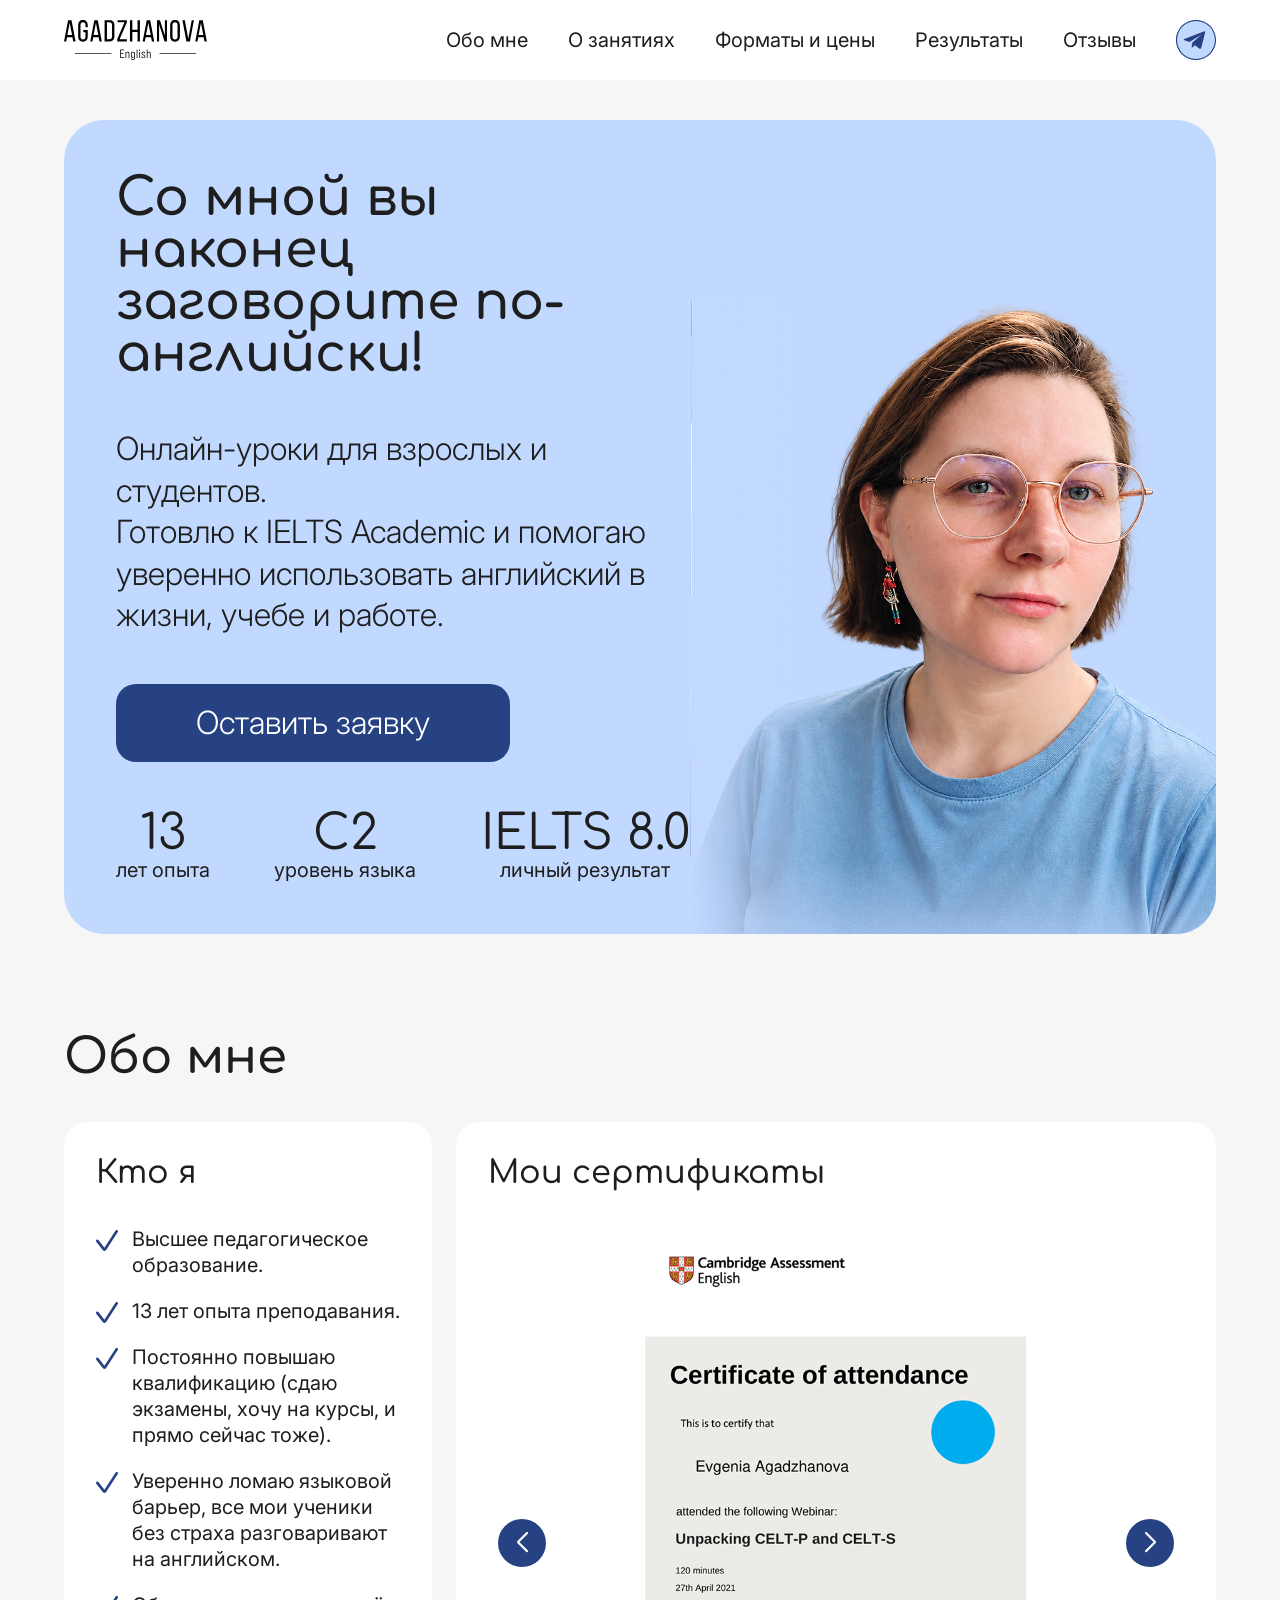
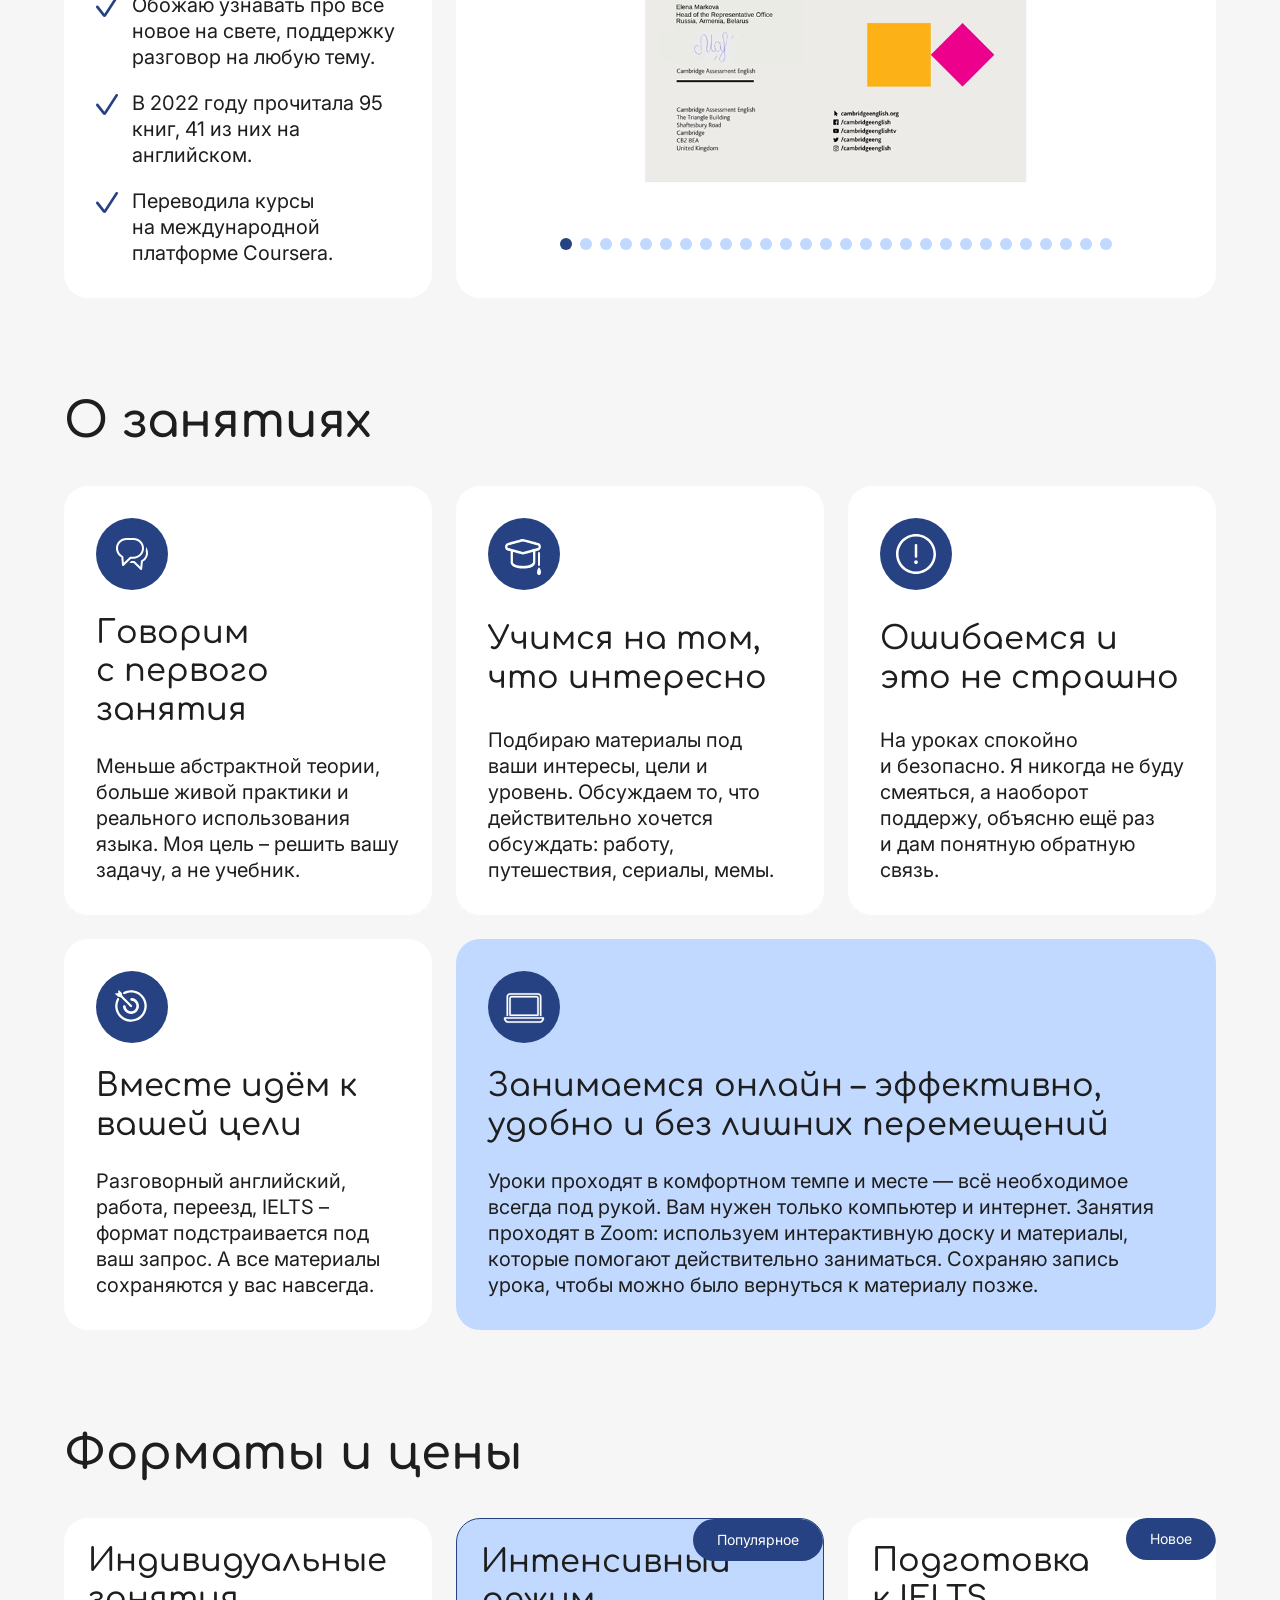
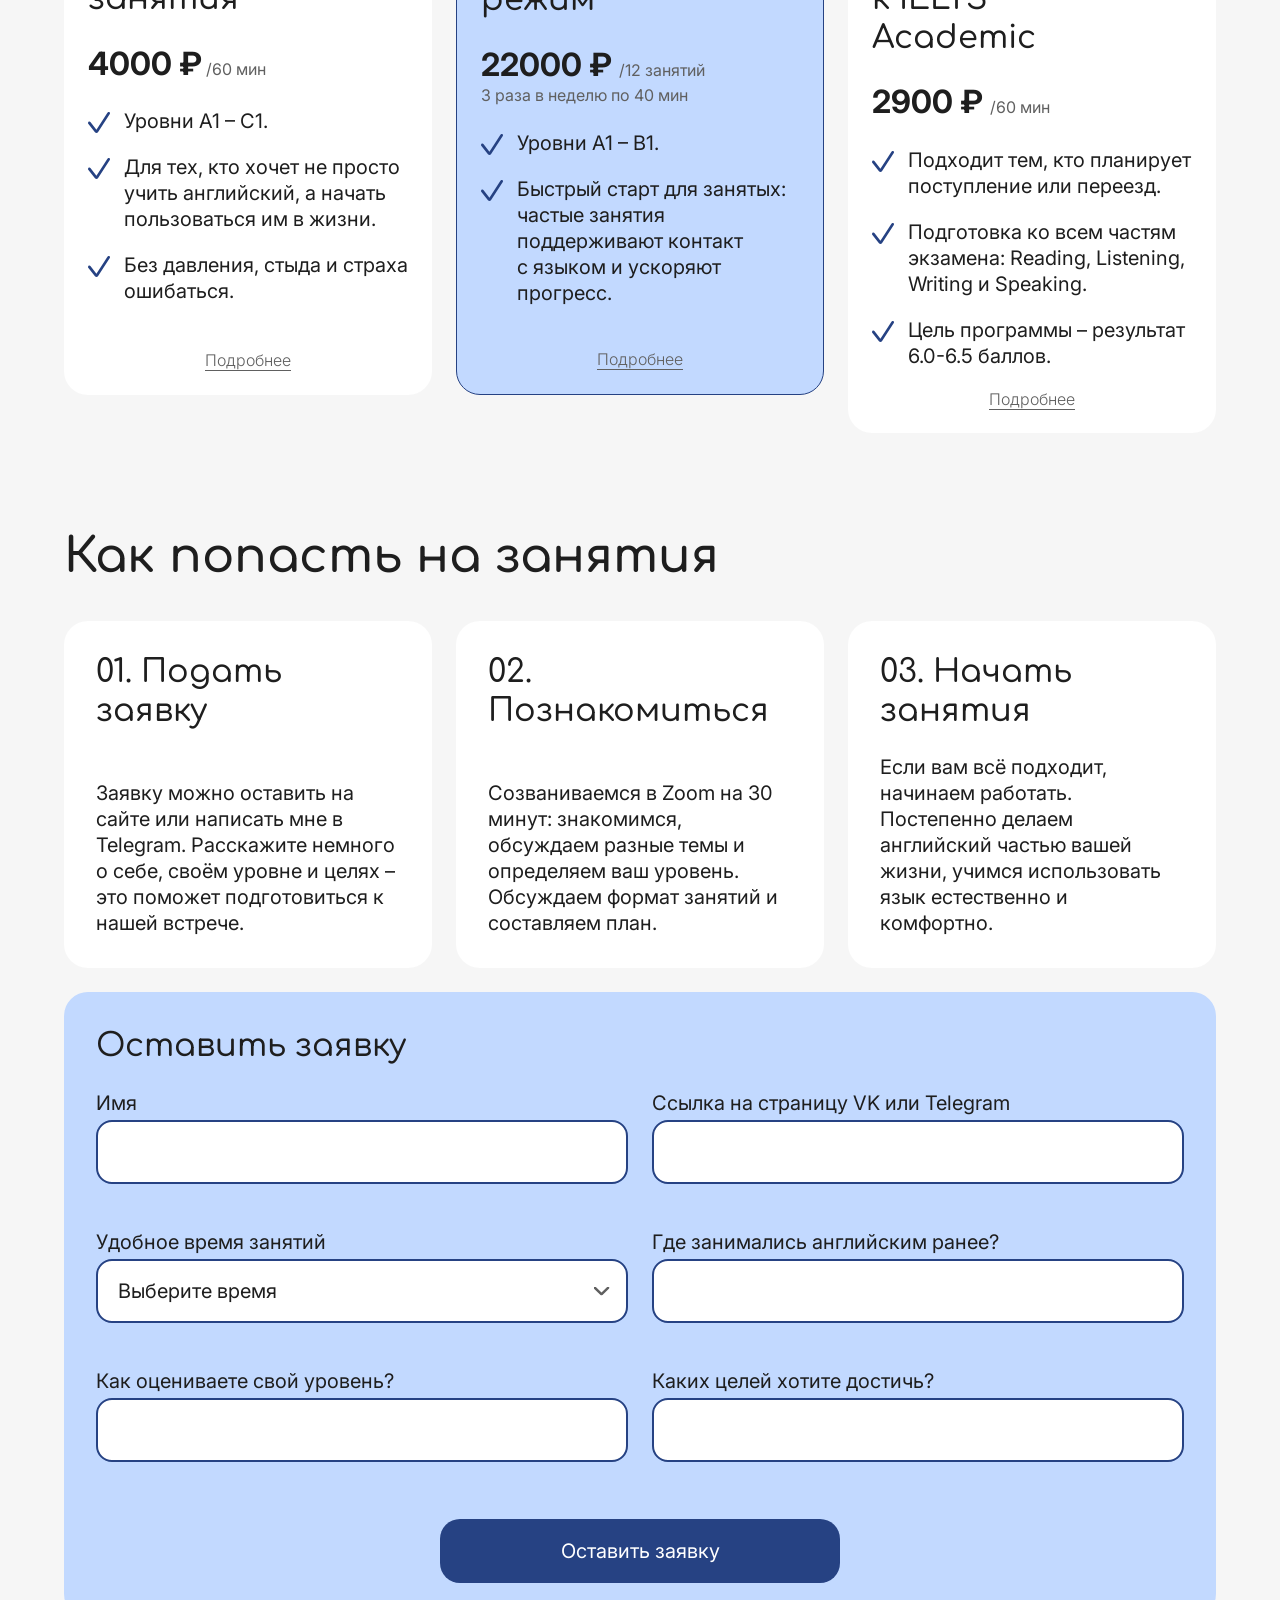
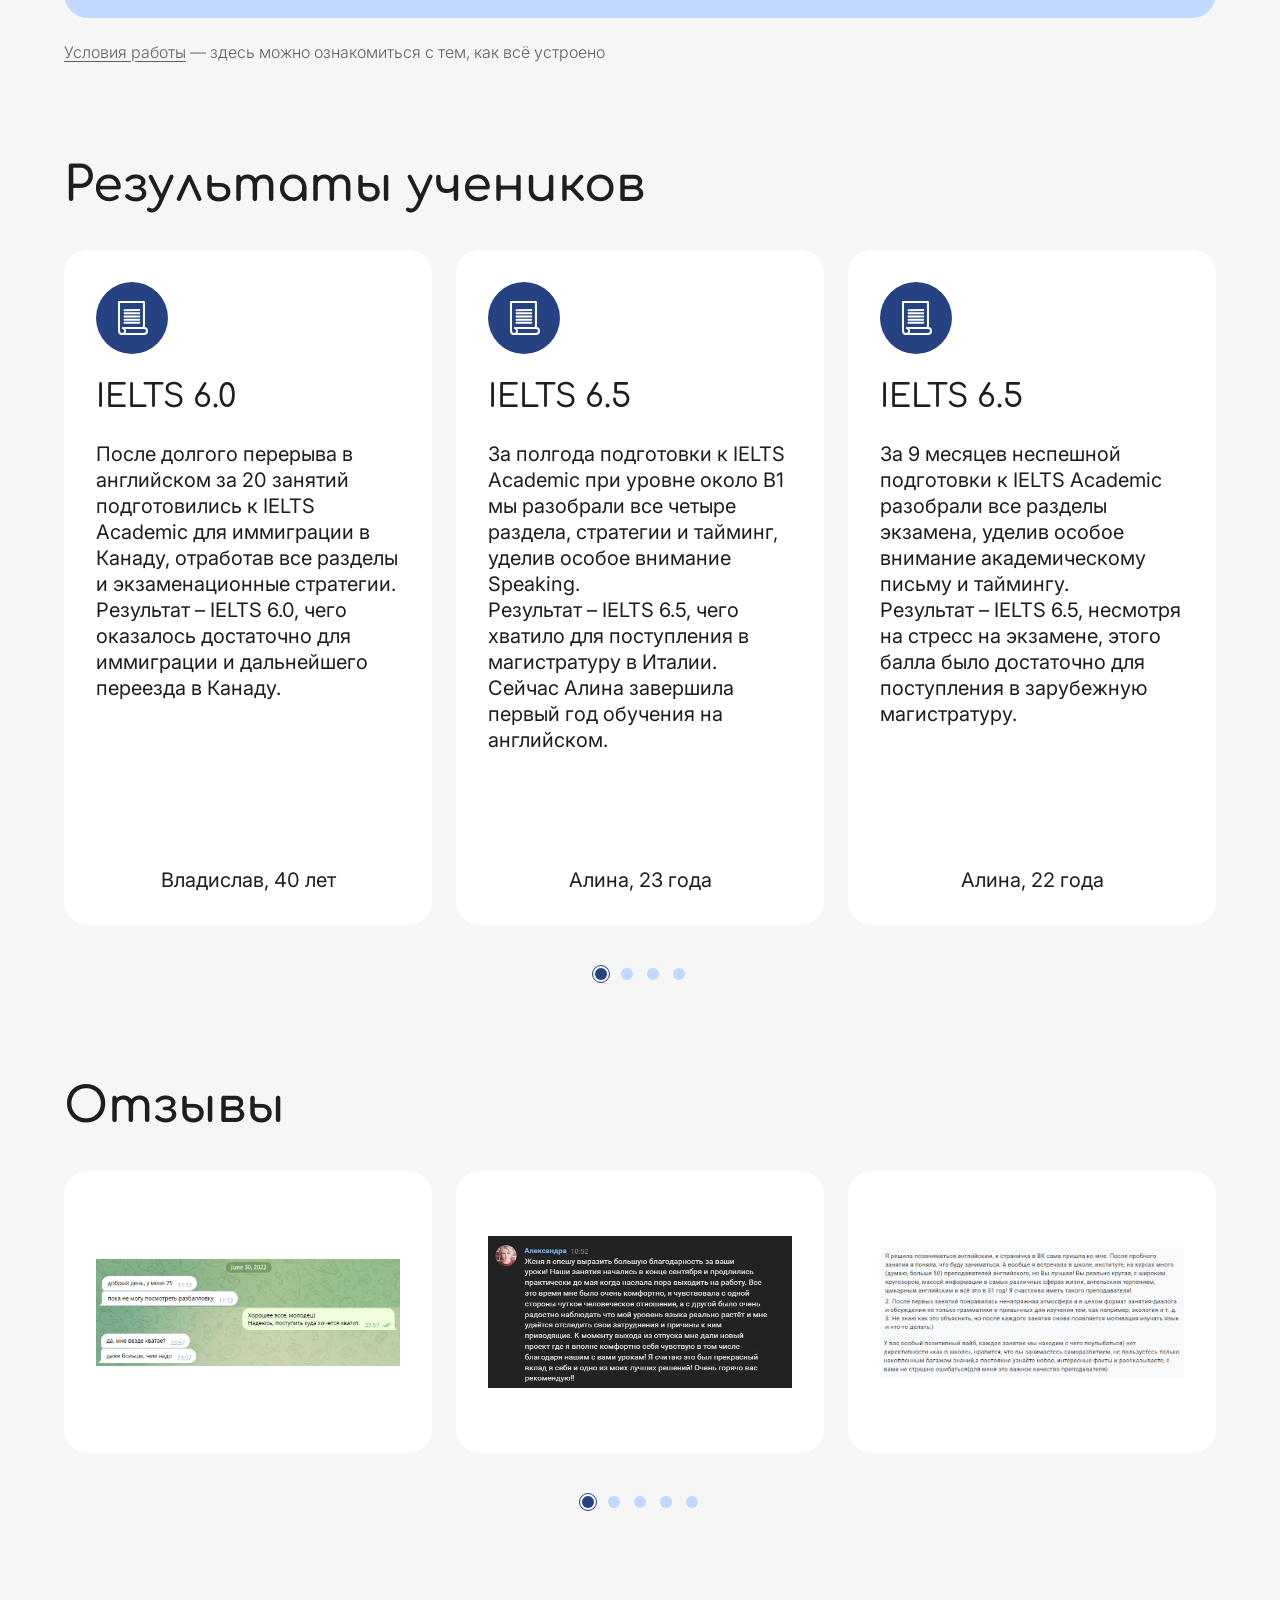
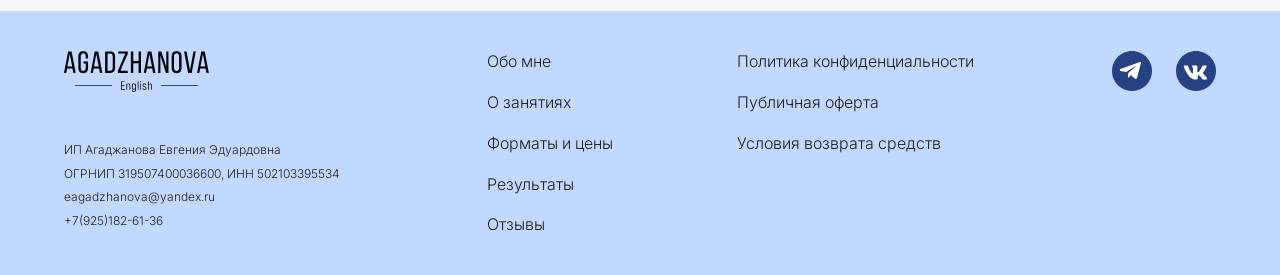
==== index.html @ 92a73a8f "feat: desktop end" ====
<!DOCTYPE html>
<html lang="ru">
<head>
    <meta charset="UTF-8">
    <meta name="viewport" content="width=device-width, initial-scale=1.0">

    <link rel="preconnect" href="https://fonts.googleapis.com">
    <link rel="preconnect" href="https://fonts.gstatic.com" crossorigin>

    <link
        href="https://fonts.googleapis.com/css2?family=Comfortaa:wght@300..700&family=Inter:ital,opsz,wght@0,14..32,100..900;1,14..32,100..900&display=swap"
        rel="stylesheet"
    >
    <link
    rel="stylesheet"
    href="https://cdn.jsdelivr.net/npm/swiper@11/swiper-bundle.min.css"
    />
    <link rel="stylesheet" href="styles.css">

    <title>Document</title>
</head>
<body id="top">
    <header class="header">
        <div class="container header__inner">
            <div class="logo">
                <img src="assets/image/Logo.svg" alt="Логотип">
            </div>

            <nav class="nav">
                <a href="#about">Обо мне</a>
                <a href="#lessons">О занятиях</a>
                <a href="#prices">Форматы и цены</a>
                <a href="#results">Результаты</a>
                <a href="#reviews">Отзывы</a>
                <a href="#"><img src="assets/icons/tg.svg" alt="телеграмм"></a>
            </nav>
        </div>
    </header>
    <main>
        <section class="hero">
            <div class="container">
                <div class="hero__content">
                    <div class="hero__text">
                        <h1 class="hero__title">
                            Со мной вы <br> наконец заговорите по-английcки!
                        </h1>
                        <p class="hero__description">
                            <span>Онлайн-уроки для взрослых и студентов.</span>
                            <span>Готовлю к IELTS Academic и помогаю уверенно использовать английский в жизни, учебе и работе.</span>
                        </p>
                        <button class="button">Оставить заявку</button>
                        <div class="hero__stats">
                            <div class="stat">
                                <div class="stat__value">13</div>
                                <div class="stat__label">лет опыта</div>
                            </div>

                            <div class="stat">
                                <div class="stat__value">C2</div>
                                <div class="stat__label">уровень языка</div>
                            </div>

                            <div class="stat">
                                <div class="stat__value">IELTS 8.0</div>
                                <div class="stat__label">личный результат</div>
                            </div>
                        </div>
                    </div>
                     <div class="hero__image">
                        <img src="assets/image/hero.png" alt="Герой">
                    </div>
                </div>
            </div>
        </section>
            <section class="about" id="about">
                <div class="container">
                    <h2>Обо мне</h2>   
                    <div class="about__content"> 
                        <div class="card">  
                            <div class="card__title">
                                <h3>Кто я</h3>      
                            </div>
                                <div class="card__description">
                                    <ul class="advantage text">
                                        <li>Высшее педагогическое образование.</li>
                                        <li>13 лет опыта преподавания.</li>
                                        <li>Постоянно повышаю квалификацию (сдаю экзамены, хочу на курсы, и прямо сейчас тоже).</li>
                                        <li>Уверенно ломаю языковой барьер, все мои ученики без страха разговаривают на английском.</li>
                                        <li>Обожаю узнавать про всё новое на свете, поддержку разговор на любую тему.</li>
                                        <li>В 2022 году прочитала 95 книг, 41 из них на английском.</li>
                                        <li>Переводила курсы на международной платформе Coursera.</li>
                                    </ul>
                                </div>
                        </div>   
                        <div class="card slider">
                            <div class="card__title">
                                <h3>Мои сертификаты</h3>      
                            </div>
                            <div class="swiper">
                                <div class="swiper certificates-swiper">
                                <div class="swiper-wrapper">
                                        <div class="swiper-slide">
                                            <img
                                                class="certificate"
                                                data-src="assets/image/certs/sert1.png"
                                                alt="Сертификат Cambridge Assessment English"
                                            >
                                        </div>

                                        <div class="swiper-slide">
                                            <img
                                                class="certificate"
                                                data-src="assets/image/certs/sert2.png"
                                                alt="Сертификат"
                                            >
                                        </div>

                                        <div class="swiper-slide">
                                            <img
                                                class="certificate"
                                                data-src="assets/image/certs/sert3.png"
                                                alt="Сертификат"
                                            >
                                        </div>
                                         <div class="swiper-slide">
                                            <img
                                                class="certificate"
                                                data-src="assets/image/certs/sert4.png"
                                                alt="Сертификат"
                                            >
                                        </div>
                                         <div class="swiper-slide">
                                            <img
                                                class="certificate"
                                                data-src="assets/image/certs/sert5.png"
                                                alt="Сертификат"
                                            >
                                        </div>
                                           <div class="swiper-slide">
                                            <img
                                                class="certificate"
                                                data-src="assets/image/certs/sert6.png"
                                                alt="Сертификат"
                                            >
                                        </div>
                                           <div class="swiper-slide">
                                            <img
                                                class="certificate"
                                                data-src="assets/image/certs/sert7.png"
                                                alt="Сертификат"
                                            >
                                        </div>
                                           <div class="swiper-slide">
                                            <img
                                                class="certificate"
                                                data-src="assets/image/certs/sert8.png"
                                                alt="Сертификат"
                                            >
                                        </div>
                                           <div class="swiper-slide">
                                            <img
                                                class="certificate"
                                                data-src="assets/image/certs/sert9.png"
                                                alt="Сертификат"
                                            >
                                        </div>
                                           <div class="swiper-slide">
                                            <img
                                                class="certificate"
                                                data-src="assets/image/certs/sert10.png"
                                                alt="Сертификат"
                                            >
                                        </div>
                                           <div class="swiper-slide">
                                            <img
                                                class="certificate"
                                                data-src="assets/image/certs/sert11.png"
                                                alt="Сертификат"
                                            >
                                        </div>
                                           <div class="swiper-slide">
                                            <img
                                                class="certificate"
                                                data-src="assets/image/certs/sert12.png"
                                                alt="Сертификат"
                                            >
                                        </div>
                                           <div class="swiper-slide">
                                            <img
                                                class="certificate"
                                                data-src="assets/image/certs/sert13.png"
                                                alt="Сертификат"
                                            >
                                        </div>
                                           <div class="swiper-slide">
                                            <img
                                                class="certificate"
                                                data-src="assets/image/certs/sert14.png"
                                                alt="Сертификат"
                                            >
                                        </div>
                                           <div class="swiper-slide">
                                            <img
                                                class="certificate"
                                                data-src="assets/image/certs/sert15.png"
                                                alt="Сертификат"
                                            >
                                        </div>
                                           <div class="swiper-slide">
                                            <img
                                                class="certificate"
                                                data-src="assets/image/certs/sert16.png"
                                                alt="Сертификат"
                                            >
                                        </div>
                                           <div class="swiper-slide">
                                            <img
                                                class="certificate"
                                                data-src="assets/image/certs/sert17.png"
                                                alt="Сертификат"
                                            >
                                        </div>
                                           <div class="swiper-slide">
                                            <img
                                                class="certificate"
                                                data-src="assets/image/certs/sert18.png"
                                                alt="Сертификат"
                                            >
                                        </div>
                                           <div class="swiper-slide">
                                            <img
                                                class="certificate"
                                                data-src="assets/image/certs/sert19.png"
                                                alt="Сертификат"
                                            >
                                        </div>
                                           <div class="swiper-slide">
                                            <img
                                                class="certificate"
                                                data-src="assets/image/certs/sert20.png"
                                                alt="Сертификат"
                                            >
                                        </div>
                                           <div class="swiper-slide">
                                            <img
                                                class="certificate"
                                                data-src="assets/image/certs/sert21.png"
                                                alt="Сертификат"
                                            >
                                        </div>
                                           <div class="swiper-slide">
                                            <img
                                                class="certificate"
                                                data-src="assets/image/certs/sert22.png"
                                                alt="Сертификат"
                                            >
                                        </div>
                                           <div class="swiper-slide">
                                            <img
                                                class="certificate"
                                                data-src="assets/image/certs/sert23.png"
                                                alt="Сертификат"
                                            >
                                        </div>
                                           <div class="swiper-slide">
                                            <img
                                                class="certificate"
                                                data-src="assets/image/certs/sert24.png"
                                                alt="Сертификат"
                                            >
                                        </div>
                                           <div class="swiper-slide">
                                            <img
                                                class="certificate"
                                                data-src="assets/image/certs/sert25.png"
                                                alt="Сертификат"
                                            >
                                        </div>
                                           <div class="swiper-slide">
                                            <img
                                                class="certificate"
                                                data-src="assets/image/certs/sert26.png"
                                                alt="Сертификат"
                                            >
                                        </div>
                                           <div class="swiper-slide">
                                            <img
                                                class="certificate"
                                                data-src="assets/image/certs/sert27.png"
                                                alt="Сертификат"
                                            >
                                        </div>
                                           <div class="swiper-slide">
                                            <img
                                                class="certificate"
                                                data-src="assets/image/certs/sert28.png"
                                                alt="Сертификат"
                                            >
                                        </div>

                                    </div>

                                    <div class="swiper-button-prev"></div>
                                    <div class="swiper-button-next"></div>

                                    <div class="swiper-pagination"></div>
                                </div>

                            </div>
                            </div> 
                    </div>
                </div>
            </section>
        <section class="stady" id="lessons">
            <div class="container">
                <h2>О занятиях</h2>
                <div class="stady__content">
                    <div class="card">
                        <div class="card__icon">
                            <img src="assets/icons/icontalk.svg" alt="">
                        </div>
                        <div class="card__title card__mini__title">
                            <h3>Говорим с первого занятия </h3>      
                        </div>
                        <p class="card__description text">
                            Меньше абстрактной теории, больше живой практики и реального использования языка. Моя цель – решить вашу задачу, а не учебник.
                        </p>
                    </div>
                    <div class="card">
                        <div class="card__icon">
                            <img src="assets/icons/iconstudy.svg" alt="">
                        </div>
                        <div class="card__title card__mini__title">
                            <h3>Учимся на том, что интересно </h3>      
                        </div>
                        <p class="card__description text">
                            Подбираю материалы под ваши интересы, цели и уровень. Обсуждаем то, что действительно хочется обсуждать: работу, путешествия, сериалы, мемы.
                        </p>
                    </div>
                    <div class="card">
                        <div class="card__icon">
                            <img src="assets/icons/iconwarning.svg" alt="">
                        </div>
                        <div class="card__title card__mini__title">
                            <h3>Ошибаемся и это не страшно </h3>      
                        </div>
                        <p class="card__description text">
                            На уроках спокойно и безопасно. Я никогда не буду смеяться, а наоборот поддержу, объясню ещё раз и дам понятную обратную связь.
                        </p>
                    </div>
                    <div class="card">
                        <div class="card__icon">
                            <img src="assets/icons/icontarget.svg" alt="">
                        </div>
                        <div class="card__title card__mini__title" >
                            <h3>Вместе идём к вашей цели</h3>      
                        </div>
                        <p class="card__description text">
                           Разговорный английский, работа, переезд, IELTS – формат подстраивается под ваш запрос. А все материалы сохраняются у вас навсегда.
                        </p>
                    </div>
                    <div class="card card--wide card--big">
                        <div class="card__icon">
                            <img src="assets/icons/iconlaptop.svg" alt="">
                        </div>
                        <div class="card__title card__mini__title">
                            <h3>Занимаемся онлайн – эффективно, удобно и без лишних перемещений </h3>      
                        </div>
                        <p class="card__description text">
                           Уроки проходят в комфортном темпе и месте — всё необходимое всегда под рукой. Вам нужен только компьютер и интернет. Занятия проходят в Zoom: используем интерактивную доску и материалы, которые помогают действительно заниматься. Сохраняю запись урока, чтобы можно было вернуться к материалу позже.
                        </p>
                    </div>
                </div>
            </div>
        </section>
        <section class="price" id="prices">
            <div class="container">
                <h2>Форматы и цены</h2>
                <div class="price__content">
                    <div class="card card__small">                           
                       <div class="card__title">
                            <h3>Индивидуальные занятия</h3>      
                        </div>
                        <div class="card__price">
                           <span class="card__price__total">4000 ₽</span> <span class="card__price__time">/60 мин</span>
                        </div>                        
                        <div class="card__description">
                            <ul class="advantage text">
                                <li>Уровни A1 – C1.</li>
                                <li>Для тех, кто хочет не просто учить английский, а начать пользоваться им в жизни.</li>
                                <li>Без давления, стыда и страха ошибаться.</li>                               
                            </ul> 
                            <p class="tariff-details text" id="individual-details" hidden>Онлайн-уроки для взрослых с акцентом на разговорную практику. Учимся говорить с первых занятий, используя реальные видео, статьи, книги и подкасты. Подстраиваюсь под ваши цели, темп и особенности обучения.</p>
                            <div class="caption">
                                <button class="tariff-details-toggle" type="button" aria-expanded="false" aria-controls="individual-details">Подробнее</button>
                            </div>
                        </div>
                       
                    </div>
                    <div class="card card--wide card__small togl card__border">                           
                      <div class="card__header">
                            <div class="card__title tariff-card__title ">
                                <h3>Интенсивный режим</h3>      
                            </div>
                            <div class="card__tag tariff-card__popular">
                                Популярное
                            </div>
                        </div>
                        <div class="card__price">
                           <span class="card__price__total">22000 ₽ </span> <span class="card__price__time">/12 занятий</span>
                           <div>
                                <span class="card__price__time">3 раза в неделю по 40 мин</span>
                            </div>
                        </div>
                        <div class="card__description">
                            <ul class="advantage text">
                                <li>Уровни A1 – B1.</li>
                                <li>Быстрый старт для занятых: частые занятия поддерживают контакт с языком и ускоряют прогресс.</li>
                            </ul>
                            <p class="tariff-details text" id="intensive-details" hidden>Для тех, кто хочет быстро заговорить на английском, но не готов тратить часы на домашние задания. Подходит, если вы начинаете с нуля, когда-то учили язык давно или чувствуете, что всё забыли.</p>
                            <div class="caption">
                                <button class="tariff-details-toggle" type="button" aria-expanded="false" aria-controls="intensive-details">Подробнее</button>
                            </div>
                        </div>  
                                            
                    </div>
                     <div class="card card__small togl">    
                        <div class="card__header">
                            <div class="card__title tariff-card__title ">
                                <h3>Подготовка к IELTS Academic</h3>      
                            </div>
                            <div class="card__tag tariff-card__popular">
                                Новое
                            </div>
                        </div>   
                        <div class="card__price">
                           <span class="card__price__total">2900 ₽ </span> <span class="card__price__time">/60 мин</span>
                        </div>                        
                        <div class="card__description">
                            <ul class="advantage text">
                                <li>Подходит тем, кто планирует поступление или переезд.</li>
                                <li>Подготовка ко всем частям экзамена: Reading, Listening, Writing и Speaking.</li>
                                <li>Цель программы – результат 6.0-6.5 баллов.</li>                               
                            </ul>
                            <p class="tariff-details text" id="ielts-details" hidden>Я запускаю свою систему подготовки к IELTS Academic и набираю несколько студентов по специальной стоимости. Подходит для переезда и учёбы в большинстве университетов Европы, Австралии и Северной Америки.</p>
                            <div class="caption">
                                <button class="tariff-details-toggle" type="button" aria-expanded="false" aria-controls="ielts-details">Подробнее</button>
                            </div>
                        </div>
                        
                    </div>                    
                </div>
            </div>
        </section>
        <section class="how">
            <div class="container">
                <h2>Как попасть на занятия</h2>
                <div class="how__content">
                    <div class="card">                       
                        <div class="card__title card__mini__title">
                            <h3>01. Подать заявку</h3>      
                        </div>
                        <p class="card__description text">
                            Заявку можно оставить на сайте или написать мне в Telegram. Расскажите немного о себе, своём уровне и целях – это поможет подготовиться к нашей встрече.
                        </p>
                    </div>
                    <div class="card">                       
                        <div class="card__title card__mini__title">
                            <h3>02. Познакомиться</h3>      
                        </div>
                        <p class="card__description text">
                           Созваниваемся в Zoom на 30 минут: знакомимся, обсуждаем разные темы и определяем ваш уровень. Обсуждаем формат занятий и составляем план.
                        </p>
                    </div>
                    <div class="card">                       
                        <div class="card__title card__mini__title">
                            <h3>03. Начать занятия</h3>      
                        </div>
                        <p class="card__description text">
                           Если вам всё подходит, начинаем работать. Постепенно делаем английский частью вашей жизни, учимся использовать язык естественно и комфортно.
                        </p>
                    </div>
                </div>
                <form class="form" id="application" aria-labelledby="application-title">
                    <h3 class="form__title" id="application-title">Оставить заявку</h3>
                    <div class="form__content">
                        <div class="column">
                            <div class="input">
                                <label for="name">Имя</label>
                                <input id="name" name="name" type="text" autocomplete="given-name" class="form__input" required aria-describedby="name-error"/>
                                <span class="form__error" id="name-error">Поле обязательно для заполнения</span>
                            </div>
                            <div class="input">
                                <span id="time-label" class="form__label">Удобное время занятий</span>
                                <details class="time-select">
                                    <summary class="form__select" aria-labelledby="time-label time-value">
                                        <span id="time-value">Выберите время</span>
                                        <img src="assets/icons/select-arrow.svg" alt="" class="time-select__arrow">
                                    </summary>
                                    <div class="time-select__options" role="group" aria-labelledby="time-label">
                                        <label class="time-select__option"><input type="checkbox" name="time" value="Понедельник 13:00">Понедельник 13:00</label>
                                        <label class="time-select__option"><input type="checkbox" name="time" value="Вторник 12:30">Вторник 12:30</label>
                                        <label class="time-select__option"><input type="checkbox" name="time" value="Вторник 14:00">Вторник 14:00</label>
                                        <label class="time-select__option"><input type="checkbox" name="time" value="Вторник 18:00">Вторник 18:00</label>
                                        <label class="time-select__option"><input type="checkbox" name="time" value="Среда 18:00">Среда 18:00</label>
                                        <label class="time-select__option"><input type="checkbox" name="time" value="Пятница 12:00">Пятница 12:00</label>
                                        <label class="time-select__option"><input type="checkbox" name="time" value="Пятница 18:00">Пятница 18:00</label>
                                        <label class="time-select__option"><input type="checkbox" name="time" value="Пятница 19:30">Пятница 19:30</label>
                                        <input class="time-select__custom" name="time-custom" type="text" aria-label="Свой вариант времени занятий" placeholder="Свой вариант, если предложенные не подходят">
                                    </div>
                                </details>
                            </div>
                            <div class="input">
                                <label for="level">Как оцениваете свой уровень?</label>
                                <input id="level" name="level" type="text" class="form__input"/>
                            </div>
                        </div>
                        <div class="column">
                            <div class="input">
                                <label for="social">Ссылка на страницу VK или Telegram</label>
                                <input id="social" name="social" type="text" class="form__input" required aria-describedby="social-error"/>
                                <span class="form__error" id="social-error">Поле обязательно для заполнения</span>
                            </div>
                            <div class="input">
                                <label for="experience">Где занимались английским ранее?</label>
                                <input id="experience" name="experience" type="text" class="form__input"/>
                            </div>
                            <div class="input">
                                <label for="target">Каких целей хотите достичь?</label>
                                <input id="target" name="target" type="text" class="form__input"/>
                            </div>
                        </div>
                    </div>
                    <button class="button form__submit" type="submit">Оставить заявку</button>
                    <p class="form__status" role="status" hidden></p>
                </form>
                <p class="form__caption"><a href="terms.html">Условия работы</a> — здесь можно ознакомиться с тем, как всё устроено</p>
            </div>
        </section>
        <section class="results" id="results" aria-labelledby="results-title">
            <div class="container">
                <h2 id="results-title">Результаты учеников</h2>
                <div class="swiper stories-swiper results-swiper">
                    <div class="swiper-wrapper">
                        <article class="swiper-slide result-card">
                            <img class="result-card__icon" src="assets/icons/iconlist.svg" alt="" width="72" height="72">
                            <h3>IELTS 6.0</h3>
                            <p class="text">После долгого перерыва в английском за 20 занятий подготовились к IELTS Academic для иммиграции в Канаду, отработав все разделы и экзаменационные стратегии. <br> Результат – IELTS 6.0, чего оказалось достаточно для иммиграции и дальнейшего переезда в Канаду.</p>
                            <p class="result-card__name text">Владислав, 40 лет</p>
                        </article>
                        <article class="swiper-slide result-card">
                            <img class="result-card__icon" src="assets/icons/iconlist.svg" alt="" width="72" height="72">
                            <h3>IELTS 6.5</h3>
                            <p class="text">За полгода подготовки к IELTS Academic при уровне около B1 мы разобрали все четыре раздела, стратегии и тайминг, уделив особое внимание Speaking. <br> Результат – IELTS 6.5, чего хватило для поступления в магистратуру в Италии. Сейчас Алина завершила первый год обучения на английском.</p>
                            <p class="result-card__name text">Алина, 23 года</p>
                        </article>
                        <article class="swiper-slide result-card">
                            <img class="result-card__icon" src="assets/icons/iconlist.svg" alt="" width="72" height="72">
                            <h3>IELTS 6.5</h3>
                            <p class="text">За 9 месяцев неспешной подготовки к IELTS Academic разобрали все разделы экзамена, уделив особое внимание академическому письму и таймингу. <br> Результат – IELTS 6.5, несмотря на стресс на экзамене, этого балла было достаточно для поступления в зарубежную магистратуру.</p>
                            <p class="result-card__name text">Алина, 22 года</p>
                        </article>
                        <article class="swiper-slide result-card">
                            <img class="result-card__icon" src="assets/icons/iconstudy.svg" alt="" width="72" height="72">
                            <h3>«5» на гос. экзамене</h3>
                            <p class="text">За год занятий 1–2 раза в неделю мы закрыли пробелы, сняли страх ошибок и языковой барьер. Подняли уровень с начала B1 до уверенного B2 – в том числе через подкасты, книги и выступление на международной конференции. <br> Результат – «5» на госэкзамене, а также уверенное общение в путешествиях и speaking club’ах.</p>
                            <p class="result-card__name text">Анастасия, 24 года</p>
                        </article>
                        <article class="swiper-slide result-card">
                            <img class="result-card__icon" src="assets/icons/icontalk.svg" alt="" width="72" height="72">
                            <h3>Уверенное общение</h3>
                            <p class="text">За 6 месяцев занятий раз в неделю мы прокачали аудирование, отработали small talk и разобрали правила общения на английском в разных ситуациях. <br> Результат – уверенная и расслабленная речь, пропал страх непредвиденных ситуаций, а английский вышел за рамки работы и стал частью жизни.</p>
                            <p class="result-card__name text">Александра, 40 лет</p>
                        </article>
                        <article class="swiper-slide result-card">
                            <img class="result-card__icon" src="assets/icons/icontalk.svg" alt="" width="72" height="72">
                            <h3>Свободное общение</h3>
                            <p class="text">За год занятий раз в неделю расширили словарный запас и грамматику, много работали с материалами – статьями, подкастами, лекциями и интервью. <br> Результат – свободно говорит практически на любые темы, спокойно читает книги и уверенно воспринимает живую речь носителей.</p>
                            <p class="result-card__name text">Ирина, 63 года</p>
                        </article>
                        <article class="swiper-slide result-card">
                            <img class="result-card__icon" src="assets/icons/icontalk.svg" alt="" width="72" height="72">
                            <h3>Речь без барьеров</h3>
                            <p class="text">За 9 месяцев занятий мы закрыли пробелы в грамматике, довели основные конструкции до автоматизма и поработали над связностью речи. <br> Результат — свободнее и увереннее говорит на разные темы, точнее выражает мысли, лучше понимает фильмы, YouTube и разные акценты.</p>
                            <p class="result-card__name text">Елизавета, 22 года</p>
                        </article>
                        <article class="swiper-slide result-card">
                            <img class="result-card__icon" src="assets/icons/iconstudy.svg" alt="" width="72" height="72">
                            <h3>ЕГЭ 75 баллов</h3>
                            <p class="text">За месяц и 12 занятий подготовились к ЕГЭ после пробного результата в 46 баллов –разобрали сложные задания, стратегии, тайминг, повторили и активировали необходимую лексику. <br> Результат – 75 баллов на экзамене, несмотря на короткие сроки, и поступление в желаемый вуз.</p>
                            <p class="result-card__name text">Анастасия, 18 лет</p>
                        </article>
                        <article class="swiper-slide result-card">
                            <img class="result-card__icon" src="assets/icons/iconstudy.svg" alt="" width="72" height="72">
                            <h3>САЕ С1</h3>
                            <p class="text">За 2 месяца и 8 занятий по 90 минут подготовились к CAE C1, сделав упор на письменную часть, говорение и стратегии экзамена – отработали форматы, тайминг, лексику и выявленные пробелы. <br> Результат – C1 (180/210), максимальный балл за Use of English и уверенное выполнение устной и письменной частей.</p>
                            <p class="result-card__name text">Юлия, 30 лет</p>
                        </article>
                        <article class="swiper-slide result-card">
                            <img class="result-card__icon" src="assets/icons/icontalk.svg" alt="" width="72" height="72">
                            <h3>А1 → В1</h3>
                            <p class="text">За несколько лет занятий раз в неделю прошла путь от A1 до B1, постепенно развивая разговорную речь и привыкая использовать английский в повседневной жизни без перегрузки. <br> Результат – уверенное общение на бытовые темы и поездки за границу, без языкового барьера в общении с носителями.</p>
                            <p class="result-card__name text">Юлия, 36 лет</p>
                        </article>
                    </div>
                    <div class="swiper-pagination"></div>
                </div>
            </div>
        </section>
        <section class="reviews" id="reviews" aria-labelledby="reviews-title">
            <div class="container">
                <h2 id="reviews-title">Отзывы</h2>
                <div class="swiper stories-swiper reviews-swiper">
                    <div class="swiper-wrapper">
                        <div class="swiper-slide review-card">
                            <img src="assets/image/reviews/img1.png" alt="Отзыв ученика 1" loading="lazy">
                        </div>
                        <div class="swiper-slide review-card">
                            <img src="assets/image/reviews/img2.png" alt="Отзыв ученика 2" loading="lazy">
                        </div>
                        <div class="swiper-slide review-card">
                            <img src="assets/image/reviews/img31.png" alt="Отзыв ученика 3, часть 1" loading="lazy">
                            <img src="assets/image/reviews/img32.png" alt="Отзыв ученика 3, часть 2" loading="lazy">
                            <img src="assets/image/reviews/img33.png" alt="Отзыв ученика 3, часть 3" loading="lazy">
                        </div>
                        <div class="swiper-slide review-card">
                            <img src="assets/image/reviews/img4.png" alt="Отзыв ученика 4" loading="lazy">
                        </div>
                        <div class="swiper-slide review-card">
                            <img src="assets/image/reviews/img5.png" alt="Отзыв ученика 5" loading="lazy">
                        </div>
                        <div class="swiper-slide review-card">
                            <img src="assets/image/reviews/img6.png" alt="Отзыв ученика 6" loading="lazy">
                        </div>
                        <div class="swiper-slide review-card">
                            <img src="assets/image/reviews/img7.png" alt="Отзыв ученика 7" loading="lazy">
                        </div>
                        <div class="swiper-slide review-card">
                            <img src="assets/image/reviews/img8.png" alt="Отзыв ученика 8" loading="lazy">
                        </div>
                        <div class="swiper-slide review-card">
                            <img src="assets/image/reviews/img9.png" alt="Отзыв ученика 9" loading="lazy">
                        </div>
                        <div class="swiper-slide review-card">
                            <img src="assets/image/reviews/img10.png" alt="Отзыв ученика 10" loading="lazy">
                        </div>
                        <div class="swiper-slide review-card">
                            <img src="assets/image/reviews/img11.png" alt="Отзыв ученика 11" loading="lazy">
                        </div>
                        <div class="swiper-slide review-card">
                            <img src="assets/image/reviews/img12.png" alt="Отзыв ученика 12" loading="lazy">
                        </div>
                        <div class="swiper-slide review-card">
                            <img src="assets/image/reviews/img13.png" alt="Отзыв ученика 13" loading="lazy">
                        </div>
                        <div class="swiper-slide review-card">
                            <img src="assets/image/reviews/img14.png" alt="Отзыв ученика 14" loading="lazy">
                        </div>
                        <div class="swiper-slide review-card">
                            <img src="assets/image/reviews/img15.png" alt="Отзыв ученика 15" loading="lazy">
                        </div>
                    </div>
                    <div class="swiper-pagination"></div>
                </div>
            </div>
        </section>
    </main>
    <footer class="footer">
        <div class="container footer__inner">
            <div class="footer__identity">
                <a href="#top" aria-label="В начало страницы"><img class="footer__logo" src="assets/image/Logo.svg" alt="Agadzhanova English" width="145" height="41"></a>
                <address class="footer__contacts">
                    <span>ИП Агаджанова Евгения Эдуардовна</span>
                    <span>ОГРНИП 319507400036600, ИНН 502103395534</span>
                    <a href="mailto:eagadzhanova@yandex.ru">eagadzhanova@yandex.ru</a>
                    <a href="tel:+79251826136">+7(925)182-61-36</a>
                </address>
            </div>
            <div class="footer__columns">
                <nav class="footer__nav" aria-label="Навигация в подвале">
                    <a href="#about">Обо мне</a>
                    <a href="#lessons">О занятиях</a>
                    <a href="#prices">Форматы и цены</a>
                    <a href="#results">Результаты</a>
                    <a href="#reviews">Отзывы</a>
                </nav>
                <!-- Добавьте ссылки после размещения юридических документов. -->
                <div class="footer__legal">
                    <span>Политика конфиденциальности</span>
                    <span>Публичная оферта</span>
                    <span>Условия возврата средств</span>
                </div>
            </div>
            <!-- Адреса профилей пока не предоставлены. -->
            <div class="footer__social">
                <img src="assets/icons/footer-tg.svg" alt="Telegram" width="40" height="40">
                <img src="assets/icons/vk.svg" alt="ВКонтакте" width="40" height="40">
            </div>
        </div>
    </footer>

<script src="https://cdn.jsdelivr.net/npm/swiper@11/swiper-bundle.min.js"></script>
<script src="script.js"></script>
</body>
</html>
---- styles.css ----
:root {
    --font-main: "Inter", sans-serif;
    --font-accent: "Comfortaa", sans-serif;

    --color-base: #F6F6F6;
    --color-night: #264283;
    --color-sky: #C2D9FF;
    --color-white: #FFFFFF;
    --color-black: #1E1E1E;
    --color-grey: #606060;
    --color-pressed: #12295F;
    --color-secondary-pressed: #E9F0FF;
    --color-disabled: #ECECEC;
    --color-disabled-text: #ACACAC;
    --color-error: #B30600;
    --color-error-background: #FFF1F1;
    --color-divider: #E6E6E6;
    --font-size-title: 52px;
    --font-size-section: 48px;
    --font-size-card: 32px;
    --font-size-text: 20px;
    --font-size-caption: 16px;
    --line-height-text: 1.3;
    --page-gutter: 64px;
    --heading-gap: 40px;
    --control-height: 64px;
    --control-radius: 16px;
    --control-border: 2px solid var(--color-night);
    --button-radius: 20px;
    --hero-padding: 52px;
    --hero-gap: 48px;
    --grid-columns: 3;
    --form-columns: 2;
    --icon-size: 72px;
    --content-width: 1312px;
    --card-gap: 24px;
    --card-padding: 32px;
    --card-radius: 24px;
    --section-space: 100px;
}

* {
    box-sizing: border-box;
}

html {
    scroll-behavior: smooth;
}

h1 {
    font-family: var(--font-accent);
    font-size: var(--font-size-title);
}

h2 {
    font-family: var(--font-accent);
    font-size: var(--font-size-section);
    font-weight: 600;
    line-height: 1;
    margin: 0;
    margin-bottom: var(--heading-gap);
}
h3 {

    font-family: var(--font-accent);
    font-size: var(--font-size-card);
    font-weight: 500;
    margin: 0;
    line-height: 1.2;
}

section{
    padding-top: var(--section-space);
}

.text {
    font-family: var(--font-main);
    font-size: var(--font-size-text);
    margin: 0;
    line-height: var(--line-height-text);
}

body {
    margin: 0;
    font-family: var(--font-main);
    background: var(--color-base);
    color: var(--color-black);
}

a {
    color: inherit;
    text-decoration: none;
}

img {
    display: block;
    max-width: 100%;
}

.header {
    background: var(--color-white);
}

.container {
    width: min(var(--content-width), calc(100% - 2 * var(--page-gutter)));
    margin-inline: auto;
}

.logo {
    width: 143px;
    height: 40px;
}

.header__inner {
    min-height: 80px;

    display: flex;
    align-items: center;
    justify-content: space-between;
}

.nav {
    display: flex;
    align-items: center;
    gap: 40px;

    font-size: var(--font-size-text);
}

/* Hero */

.hero{
    padding-top:40px ;
}

.hero__content {
    min-height: 727px;
    display: flex;
    overflow: hidden;
    background: var(--color-sky);
    border-radius: 40px;
    justify-content: space-between;
}

.hero__text {
    padding: var(--hero-padding) 0 var(--hero-padding) var(--hero-padding);
    display: flex;
    flex-direction: column;
    flex: 0 1 710px;
    min-width: 0;
}

.hero__title {
    margin: 0;

    font-family: var(--font-accent);
    font-weight: 600;
    font-size: var(--font-size-title);
    line-height: 1;
    letter-spacing: 0;
}

.hero__description {
    margin: var(--hero-gap) 0;

    font-family: var(--font-main);
    font-weight: 300;
    font-size: var(--font-size-card);
    line-height: var(--line-height-text);
    letter-spacing: 0;
}

.button {
    width: fit-content;
    padding: 18px 80px;
    background: var(--color-night);
    font-family: var(--font-main);
    color: var(--color-white);
    letter-spacing: 0;
    border-radius: var(--button-radius);
    font-weight: 300;
    font-size: var(--font-size-card);
    line-height: var(--line-height-text);
    border: none;
    cursor: pointer;

}

.button:active  {
    background: var(--color-pressed);
}

.button__secondary {
    padding: 20px var(--card-gap);
    background: var(--color-white);
    font-family: var(--font-main);
    color: var(--color-black);
    border-radius: var(--control-radius);
    font-size: var(--font-size-text);
    line-height: 1;
    border: var(--control-border);
    cursor: pointer;
}

.button__secondary:active {
    background: var(--color-secondary-pressed);
}

.hero__stats {
    display: flex;
    gap: var(--card-gap);
    justify-content: space-between;
    width: min(588px, 100%);

    margin-top: var(--hero-gap);
}

.stat {
    text-align: center;
}

.stat__value {
    font-size: var(--font-size-section);
    line-height: 1;
    font-family: var(--font-accent);
}

.stat__label {
    font-size: var(--font-size-text);

}

.hero__image {
    flex: 0 1 603px;
    min-width: 0;
    display: flex;
    align-items: flex-end;
}

.hero__image img {
    width: 603px;
    height: auto;
    aspect-ratio: 603 / 727;
    object-fit: cover;
    background-color: var(--color-sky);
}

/*about*/

.advantage {
    list-style: none;
    margin: 0;
    padding: 0;
    display: flex;
    flex-direction: column;
    gap: 20px;
}
.advantage li {
    position: relative;
    padding-left: 36px;
}

.advantage li::before {
    content: "";
    position: absolute;
    left: 0;
    width: 22px;
    height: 29px;

    background-image: url("assets/icons/icongalyawrapper.svg") ;
    background-size: contain;
    background-repeat: no-repeat;
}

.about__content,
.stady__content,
.price__content,
.how__content {
    display: grid;
    grid-template-columns: repeat(var(--grid-columns), minmax(0, 1fr));
    gap: var(--card-gap);
}

.swiper {
    width: 100%;
    min-width: 0;
    overflow: hidden;
}

/*stady */

.card {
    min-width: 0;
    background-color: var(--color-white);
    padding: var(--card-padding);
    border-radius: var(--card-radius);
    border-color: var(--color-white);
    display: flex;
    flex-direction: column;
    grid-column: span 1;
    gap: var(--card-gap);
    justify-content: space-between;
}

.card--big{
    grid-column: span 2;
}
.card--wide {
    background-color: var(--color-sky);
}

.card__description {
    gap: 20px;
    display: flex;
    flex-direction: column;
}
.card__header{
    display: grid;
    grid-template-columns: 1fr auto;
    grid-template-rows: auto 1fr;
    overflow: hidden;
}

/*slider*/
.slider {
    grid-column: span 2;
    min-width: 0;
}

.certificates-swiper {
    width: 100%;
    min-width: 0;
    height: 650px;
    position: relative;
    padding-bottom: 56px;
}

.certificates-swiper .swiper-slide {
    display: flex;
    justify-content: center;
    align-items: center;
}

.certificate {
    display: block;

    max-width: 100%;
    max-height: 540px;

    width: auto;
    height: auto;

    object-fit: contain;
}

.certificates-swiper .swiper-button-prev,
.certificates-swiper .swiper-button-next {
    width: 48px;
    height: 48px;

    border-radius: 50%;

    background-color: var(--color-night);
    color: var(--color-white);
}

.certificates-swiper .swiper-button-prev::after,
.certificates-swiper .swiper-button-next::after {
    font-size: var(--font-size-text);
    font-weight: 700;
}

.certificates-swiper .swiper-pagination {
    bottom: 12px;
}

.certificates-swiper .swiper-pagination-bullet {
    width: 12px;
    height: 12px;

    opacity: 1;

    background-color: var(--color-sky);
}

.certificates-swiper .swiper-pagination-bullet-active {
    background-color: var(--color-night);
}

/*price*/

.price__content {
    align-items: start;
}

.price__content > .card {
    min-height: 477px;
    justify-content: flex-start;
}

.price .card__description {
    flex: 1;
}

.price .caption {
    margin-top: auto;
}

.card__small {
    padding: 24px;
}

.price .togl {
    overflow: hidden;

    padding: 24px;
    gap: var(--card-gap);
}

.card__border{
    border: 1px solid var(--color-night);
}

.price .togl .card__header {
    display: flex;
    align-items: flex-start;
    justify-content: space-between;
    gap: 16px;
    overflow: visible;
}

.price .togl .card__title {
    flex: 1;
    min-width: 0;
}

.card__price__total {
    font-family: var(--font-main);
    font-size: var(--font-size-card);
    font-weight: 700;
    line-height: var(--line-height-text);
}
.card__price__time{
    font-family: var(--font-main);
    font-size: var(--font-size-caption);
    line-height: var(--line-height-text);
    margin-top: 8px;
    color: var(--color-grey);
}
.caption {
    display: flex;
    justify-content: center;

}
.tariff-details-toggle {
    padding: 0;
    border: 0;
    background: none;
    cursor: pointer;
    font-size: var(--font-size-caption);
    line-height: var(--line-height-text);
    font-family: var(--font-main);
    font-weight: 300;
    color: var(--color-grey);
    text-decoration: underline;
    text-underline-position: under;
}

.tariff-details-toggle:hover {
    color: var(--color-night);
}

.tariff-details-toggle:focus-visible {
    outline: 2px solid var(--color-night);
    outline-offset: 4px;
    border-radius: 2px;
}

.tariff-card__title {
    grid-column: auto;
    grid-row: auto;
}

.tariff-card__popular {
    border-radius: 100px;
    flex: 0 0 auto;
    margin-top: -24px;
    margin-right: -24px;
    padding: 12px 24px;
    background: var(--color-night);
    color: var(--color-white);
    font-family: var(--font-main);
    font-size: 14px;
    line-height: var(--line-height-text);
}

/*how*/
.how__content {
    margin-bottom: var(--card-gap);
}

.form {
    display: flex;
    flex-direction: column;
    gap: var(--card-gap);
    background-color: var(--color-sky);
    border-radius: var(--card-radius);
    padding: 35px 32px;
}

.form__title {
    font-weight: 500;
}
.form__content{
    display:grid;
    grid-template-columns: repeat(var(--form-columns), minmax(0, 1fr));
    gap: var(--card-gap);
}

.form .column {
    min-width: 0;
    display:grid;
    gap: 12px;
}

.form .input {
    min-width: 0;
    min-height: 127px;
    display: flex;
    flex-direction: column;
    gap: 4px;
}

.form .input label,
.form__label {
    font-family: var(--font-main);
    font-size: var(--font-size-text);
    line-height: var(--line-height-text);
    color: var(--color-black);
    font-weight: 400;
}

.form__input {
    width: 100%;
    height: var(--control-height);
    padding: 18px 20px;
    border: var(--control-border);
    border-radius: var(--control-radius);
    background-color: var(--color-white);
    color: var(--color-black);

    font-family: var(--font-main);
    font-size: var(--font-size-text);
    line-height: var(--line-height-text);
    font-weight: 400;
}

.form__input:focus {
    outline: none;
}

.form__submit:focus-visible {
    outline: 2px solid var(--color-night);
    outline-offset: 2px;
}

.form__input:disabled {
    border-color: transparent;
    background: var(--color-disabled);
    color: var(--color-disabled-text);
}

.form__input:user-invalid {
    border-color: var(--color-error);
    background: var(--color-error-background);
}

.form__error {
    display: none;
    color: var(--color-error);
    font-size: var(--font-size-caption);
    font-weight: 300;
    line-height: var(--line-height-text);
}

.form__input:user-invalid + .form__error {
    display: block;
}

.form__submit {
    align-self: center;
    width: min(400px, 100%);
    height: var(--control-height);
    padding: 18px 40px;
    font-size: var(--font-size-text);
    font-weight: 400;
}

.form__submit:disabled {
    background: var(--color-disabled);
    color: var(--color-disabled-text);
    cursor: default;
}

.form__caption {
    margin: 24px 0 0;
    color: var(--color-grey);
    font-size: var(--font-size-caption);
    font-weight: 300;
    line-height: var(--line-height-text);
}

.form__caption a {
    text-decoration: underline;
    text-underline-offset: 3px;
}

.form__status {
    margin: 0;
    text-align: center;
    font-size: var(--font-size-caption);
    line-height: var(--line-height-text);
}

.form__status[data-state="error"] {
    color: var(--color-error);
}

.form__status[data-state="success"] {
    color: var(--color-night);
}

.form__select {
    display: flex;
    align-items: center;
    justify-content: space-between;
    gap: 10px;
    padding: 18px 20px;
    list-style: none;
    cursor: pointer;
    width: 100%;
    height: var(--control-height);
    border: var(--control-border);
    border-radius: var(--control-radius);
    background-color: var(--color-white);
    color: var(--color-black);

    font-family: var(--font-main);
    font-size: var(--font-size-text);
    line-height: var(--line-height-text);
    font-weight: 400;
}

.form__select::-webkit-details-marker {
    display: none;
}

#time-value {
    overflow: hidden;
    white-space: nowrap;
    text-overflow: ellipsis;
}

.time-select {
    position: relative;
    min-width: 0;
}

.time-select__arrow {
    width: 9px;
    height: 16px;
    flex-shrink: 0;
    transform: rotate(90deg);
}

.time-select[open] .time-select__arrow {
    transform: rotate(-90deg);
}

.time-select__options {
    position: absolute;
    top: calc(100% + 4px);
    left: 0;
    z-index: 2;
    width: 100%;
    padding: 0 12px;
    border: var(--control-border);
    border-radius: var(--control-radius);
    background: var(--color-white);
}

.form .time-select__option {
    display: flex;
    align-items: center;
    gap: 12px;
    min-height: 66px;
    padding: 16px 6px;
    border-bottom: 2px solid var(--color-divider);
    font-weight: 400;
    cursor: pointer;
}

.time-select__option:hover {
    background: var(--color-base);
}

.time-select__option input {
    appearance: none;
    width: 32px;
    height: 32px;
    margin: 0;
    flex-shrink: 0;
    border: var(--control-border);
    border-radius: 8px;
    background: var(--color-white);
    cursor: pointer;
}

.time-select__option input:checked {
    background: var(--color-white) url("assets/icons/select-check.svg") center / 18px 17px no-repeat;
}

.time-select__custom {
    width: 100%;
    height: var(--control-height);
    padding: 0 6px;
    border: none;
    border-radius: 8px;
    background: var(--color-white);
    color: var(--color-black);
    font: 400 var(--font-size-text) / var(--line-height-text) var(--font-main);
}

.time-select__custom::placeholder {
    color: var(--color-grey);
    opacity: 1;
}

.time-select :focus-visible {
    outline: 2px solid var(--color-night);
    outline-offset: 2px;
}

.time-select__custom:focus {
    outline: none;
}

/* Результаты и отзывы */
.results h2,
.reviews h2 {
    font-weight: 600;
    line-height: 1;
}

.stories-swiper {
    padding-bottom: 58px;
}

.stories-swiper .swiper-wrapper {
    align-items: stretch;
}

.result-card,
.review-card {
    width: calc((100% - 2 * var(--card-gap)) / 3);
    margin-right: var(--card-gap);
    padding: var(--card-padding);
    border-radius: var(--card-radius);
    background: var(--color-white);
    display: flex;
    flex-direction: column;
}

.result-card {
    height: auto;
    min-height: 544px;
    gap: var(--card-gap);
}

.result-card h3 {
    font-weight: 500;
}

.result-card__icon {
    width: 72px;
    height: 72px;
    flex-shrink: 0;
}

.result-card__name {
    margin-top: auto;
    text-align: center;
}

.stories-swiper .swiper-pagination {
    bottom: 0;
    height: 18px;
    display: flex;
    align-items: center;
    justify-content: center;
    gap: 6px;
}

.stories-swiper .swiper-pagination-bullet {
    width: 12px;
    height: 12px;
    margin: 0;
    padding: 0;
    border: none;
    background: var(--color-sky);
    opacity: 1;
    cursor: pointer;
}

.stories-swiper .swiper-pagination-bullet-active {
    background: var(--color-night);
    outline: 1px solid var(--color-night);
    outline-offset: 2px;
}

.reviews {
    padding-bottom: var(--section-space);
}

.review-card {
    height: 282px;
    align-items: center;
    justify-content: center;
}

.review-card img {
    width: auto;
    max-width: 100%;
    max-height: 218px;
    min-height: 0;
    object-fit: contain;
}

/* Подвал */
.footer {
    background: var(--color-sky);
    padding: 40px 0;
}

.footer__inner {
    display: flex;
    align-items: flex-start;
    justify-content: space-between;
}

.footer__identity {
    width: 284px;
    display: flex;
    flex-direction: column;
    gap: 50px;
}

.footer__logo {
    width: 145px;
    height: 41px;
}

.footer__contacts {
    display: flex;
    flex-direction: column;
    gap: 8px;
    font-size: 12px;
    font-weight: 300;
    font-style: normal;
    line-height: var(--line-height-text);
    overflow-wrap: anywhere;
}

.footer__columns {
    display: flex;
    gap: 124px;
    font-size: var(--font-size-caption);
    font-weight: 300;
    line-height: var(--line-height-text);
}

.footer__nav,
.footer__legal {
    display: flex;
    flex-direction: column;
    gap: 20px;
}

.footer__social {
    display: flex;
    gap: var(--card-gap);
}

.footer a:hover {
    text-decoration: underline;
}

/* Общие размеры иконок не зависят от ширины карточки. */
.card__icon img {
    width: var(--icon-size);
    height: var(--icon-size);
}
.header__inner,
.footer__inner,
.footer__columns {
    gap: var(--card-gap);
}
.footer__columns {
    column-gap: 124px;
}
.hero__description > span {
    display: block;
}

/* Страница «Условия работы» */
.terms-page {
    padding-bottom: var(--section-space);
}

.terms-intro {
    padding-top: 50px;
    display: flex;
    flex-direction: column;
    gap: var(--heading-gap);
}

.terms-back {
    display: inline-flex;
    align-items: center;
    align-self: flex-start;
    gap: 11px;
    color: var(--color-night);
    font-size: var(--font-size-text);
    line-height: var(--line-height-text);
}

.terms-back img {
    width: 10px;
    height: 17px;
    transform: rotate(180deg);
}

.terms-back:hover,
.form__caption a:hover {
    color: var(--color-pressed);
    text-decoration: underline;
}

.terms-intro h1 {
    margin: 0;
    font-weight: 600;
    line-height: 1;
}

.terms-intro__text {
    max-width: 755px;
}

.terms-intro__text p {
    margin: 0;
}

.terms-intro__text p + p {
    margin-top: 8px;
}

.terms-grid {
    display: grid;
    grid-template-columns: repeat(2, minmax(0, 1fr));
    align-items: center;
    gap: var(--card-gap);
    margin: 0;
    padding: 0;
    list-style: none;
}

.terms-card {
    min-width: 0;
    display: flex;
    flex-direction: column;
    gap: 28px;
    padding: var(--card-padding);
    border-radius: var(--card-radius);
    background: var(--color-white);
}

.terms-card__number {
    font-family: var(--font-accent);
    font-size: var(--font-size-card);
    font-weight: 500;
    line-height: 1.2;
}
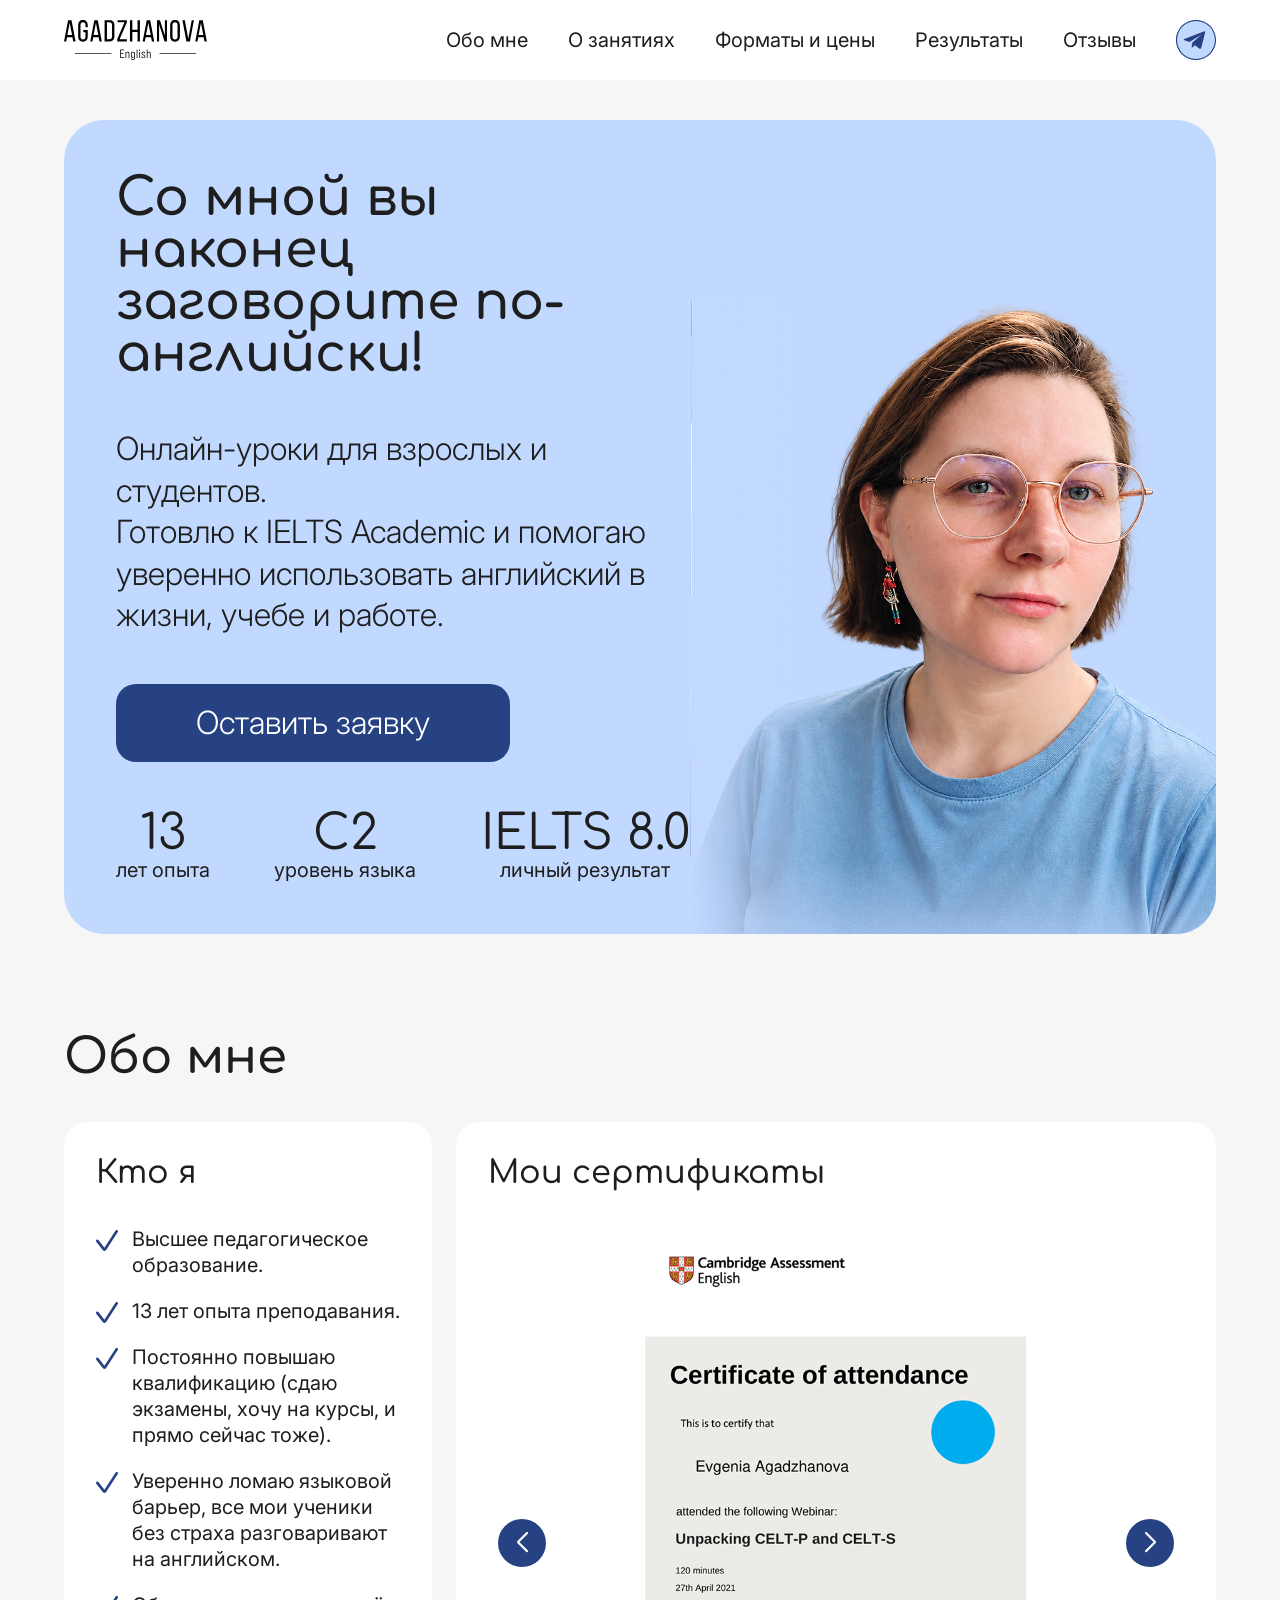
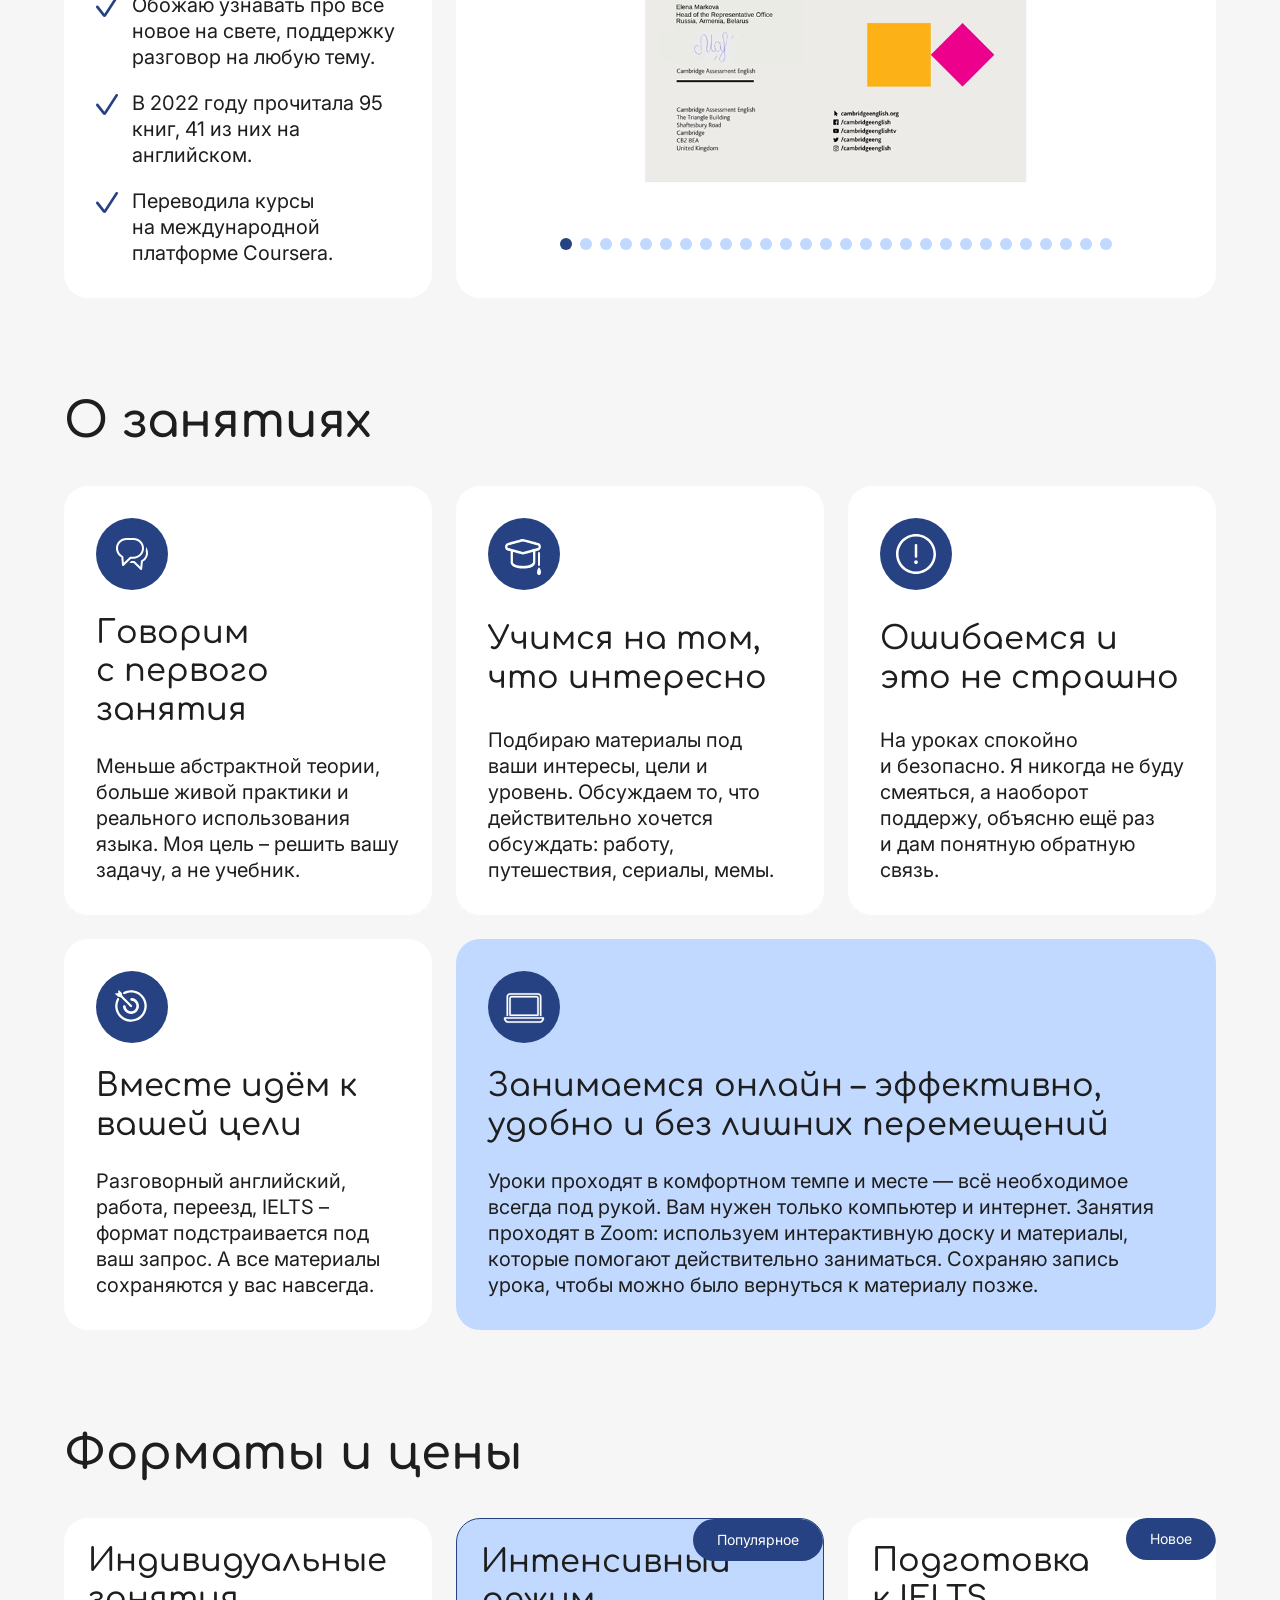
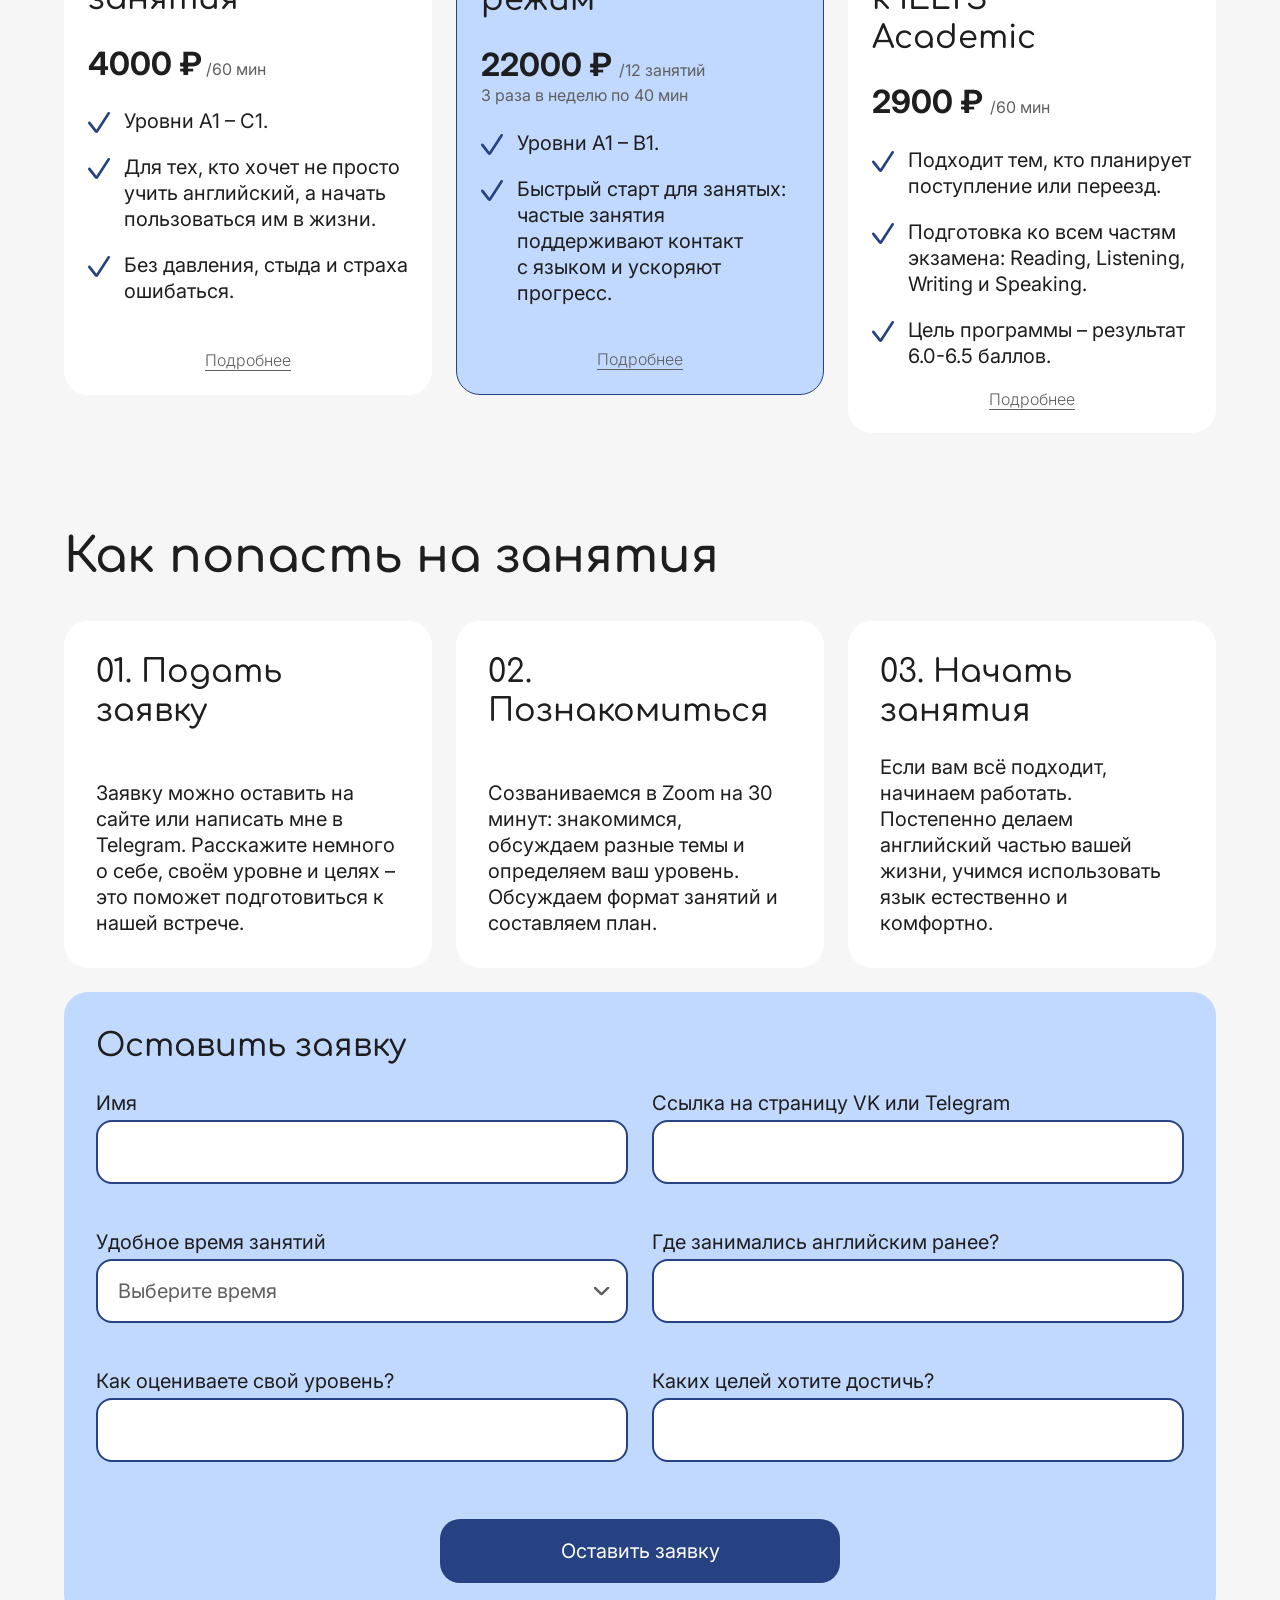
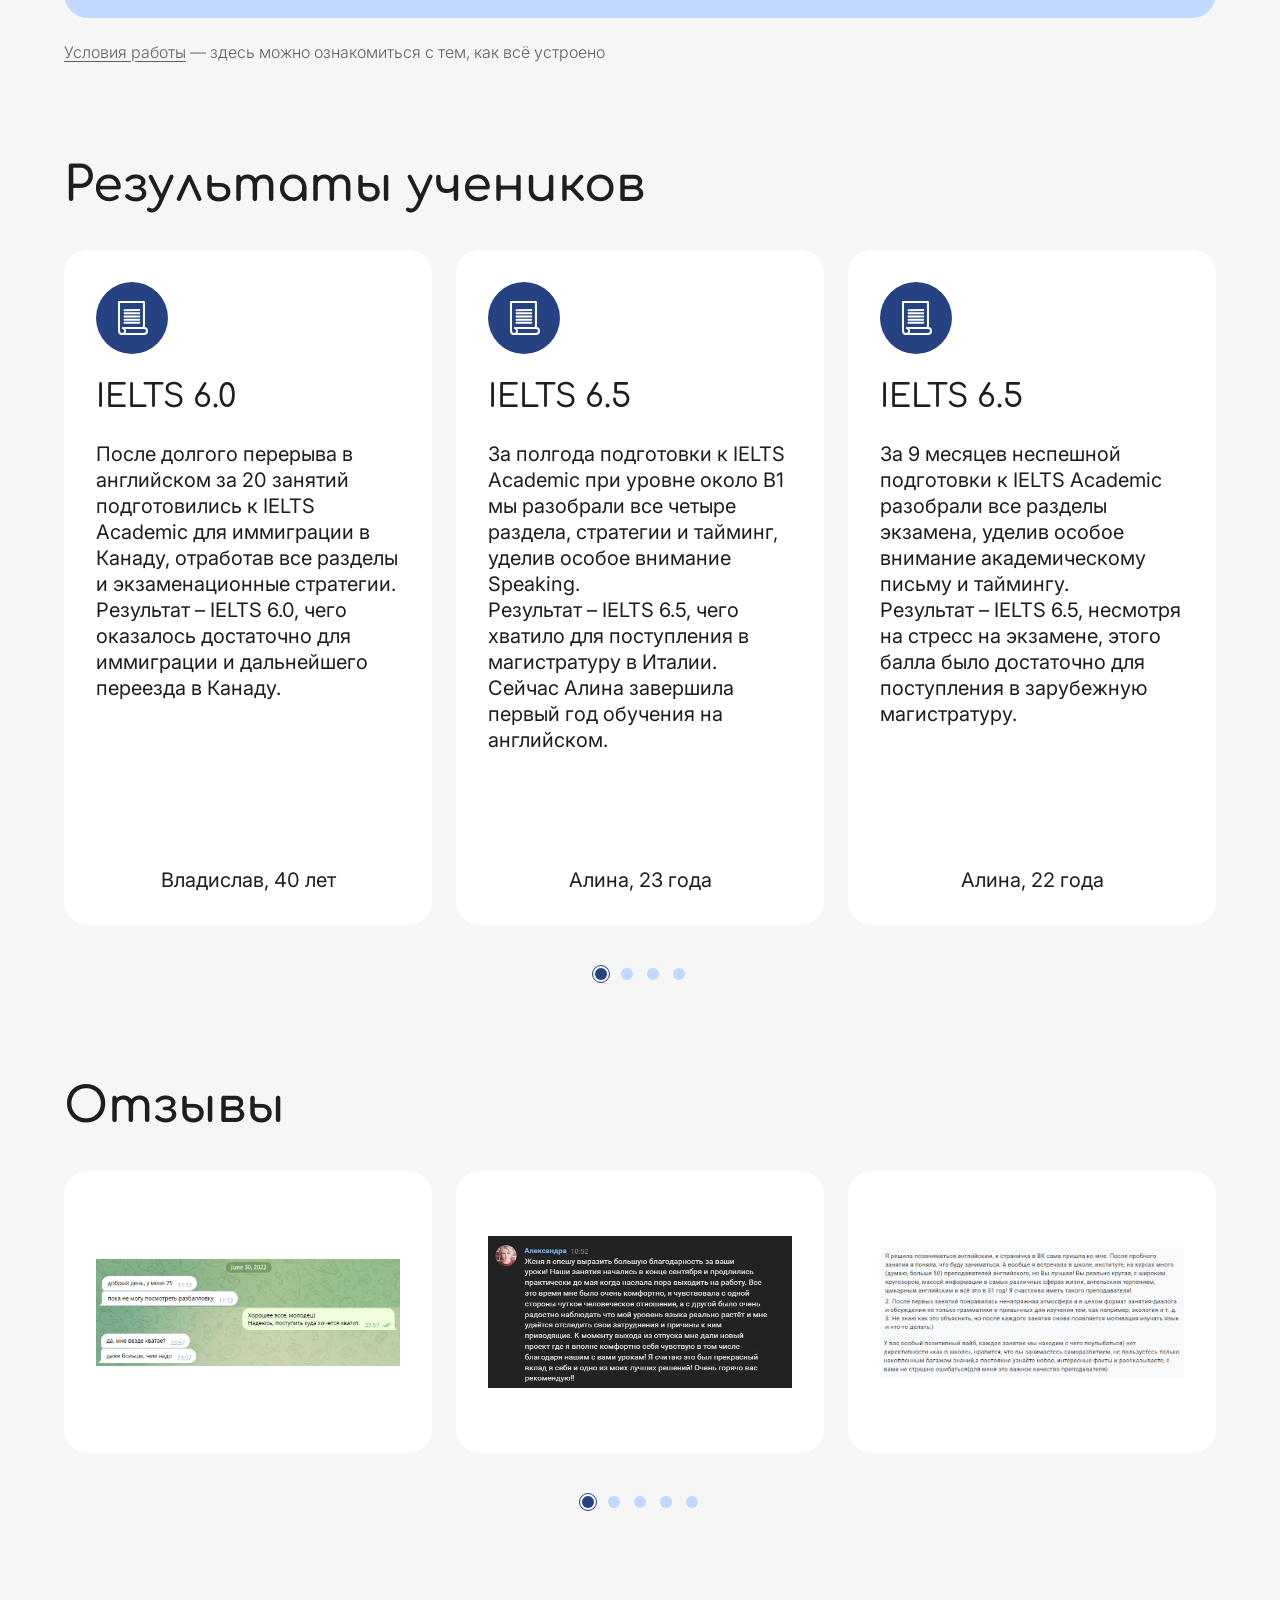
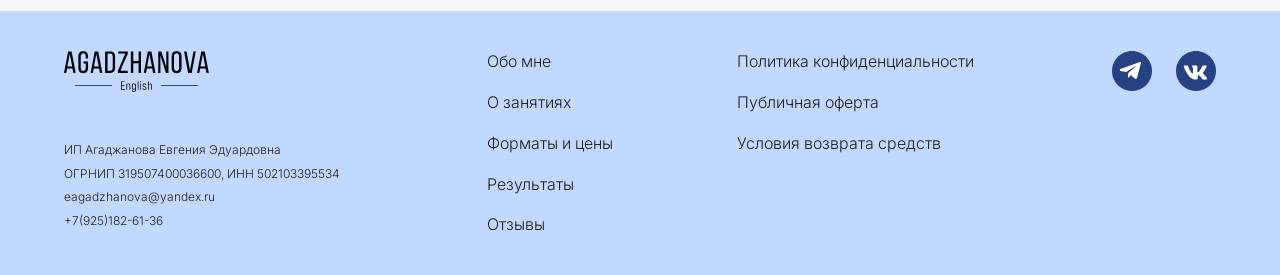
==== commit 4e5b9948: "review tablet" ====
--- a/index.html
+++ b/index.html
@@ -15,7 +15,7 @@
     rel="stylesheet"
     href="https://cdn.jsdelivr.net/npm/swiper@11/swiper-bundle.min.css"
     />
-    <link rel="stylesheet" href="styles.css">
+    <link rel="stylesheet" href="styles.css?v=20261005-form">
 
     <title>Document</title>
 </head>
@@ -32,7 +32,7 @@
                 <a href="#prices">Форматы и цены</a>
                 <a href="#results">Результаты</a>
                 <a href="#reviews">Отзывы</a>
-                <a href="#"><img src="assets/icons/tg.svg" alt="телеграмм"></a>
+                <a href="https://t.me/sugary_smell"><img src="assets/icons/tg.svg" alt="телеграмм"></a>
             </nav>
         </div>
     </header>
@@ -376,7 +376,7 @@
         <section class="price" id="prices">
             <div class="container">
                 <h2>Форматы и цены</h2>
-                <div class="price__content">
+                <div class="price__content" tabindex="0" role="region" aria-label="Форматы занятий и цены">
                     <div class="card card__small">                           
                        <div class="card__title">
                             <h3>Индивидуальные занятия</h3>      
@@ -458,7 +458,7 @@
                 <div class="how__content">
                     <div class="card">                       
                         <div class="card__title card__mini__title">
-                            <h3>01. Подать заявку</h3>      
+                            <h3><span class="step-number">01.</span> Подать заявку</h3>
                         </div>
                         <p class="card__description text">
                             Заявку можно оставить на сайте или написать мне в Telegram. Расскажите немного о себе, своём уровне и целях – это поможет подготовиться к нашей встрече.
@@ -466,7 +466,7 @@
                     </div>
                     <div class="card">                       
                         <div class="card__title card__mini__title">
-                            <h3>02. Познакомиться</h3>      
+                            <h3><span class="step-number">02.</span> Познакомиться</h3>
                         </div>
                         <p class="card__description text">
                            Созваниваемся в Zoom на 30 минут: знакомимся, обсуждаем разные темы и определяем ваш уровень. Обсуждаем формат занятий и составляем план.
@@ -474,7 +474,7 @@
                     </div>
                     <div class="card">                       
                         <div class="card__title card__mini__title">
-                            <h3>03. Начать занятия</h3>      
+                            <h3><span class="step-number">03.</span> Начать занятия</h3>
                         </div>
                         <p class="card__description text">
                            Если вам всё подходит, начинаем работать. Постепенно делаем английский частью вашей жизни, учимся использовать язык естественно и комфортно.
@@ -494,7 +494,7 @@
                                 <span id="time-label" class="form__label">Удобное время занятий</span>
                                 <details class="time-select">
                                     <summary class="form__select" aria-labelledby="time-label time-value">
-                                        <span id="time-value">Выберите время</span>
+                                        <span id="time-value" data-placeholder="true">Выберите время</span>
                                         <img src="assets/icons/select-arrow.svg" alt="" class="time-select__arrow">
                                     </summary>
                                     <div class="time-select__options" role="group" aria-labelledby="time-label">
@@ -700,6 +700,6 @@
     </footer>
 
 <script src="https://cdn.jsdelivr.net/npm/swiper@11/swiper-bundle.min.js"></script>
-<script src="script.js"></script>
+<script src="script.js?v=20261005-form"></script>
 </body>
 </html>
--- a/styles.css
+++ b/styles.css
@@ -655,6 +655,10 @@
     display: none;
 }
 
+#time-value[data-placeholder="true"] {
+    color: var(--color-grey);
+}
+
 #time-value {
     overflow: hidden;
     white-space: nowrap;
@@ -990,3 +994,452 @@
     font-weight: 500;
     line-height: 1.2;
 }
+
+/* Планшет: размеры и интервалы из Figma, фрейм 8:15007 (960px).
+   Восемь колонок; промежутки между карточками — 20px. */
+@media (min-width: 768px) and (width < 1200px) {
+    :root {
+        --font-size-title: 32px;
+        --font-size-section: 28px;
+        --font-size-card: 24px;
+        --font-size-text: 18px;
+        --page-gutter: 40px;
+        --heading-gap: 32px;
+        --hero-padding: 24px;
+        --hero-gap: 20px;
+        --grid-columns: 8;
+        --card-gap: 20px;
+        --card-padding: 24px;
+        --icon-size: 52px;
+        --section-space: 60px;
+        --control-height: 55px;
+    }
+
+    /* Figma округляет интерлиньяж до целого пикселя. */
+    h1,
+    .hero__title {
+        line-height: 38px;
+    }
+
+    h3 {
+        line-height: 29px;
+    }
+
+    .text {
+        line-height: 23px;
+    }
+
+    .header {
+        box-shadow: 0 4px 2px rgb(38 66 131 / 5%);
+    }
+
+    .header__inner {
+        min-height: 64px;
+    }
+
+    .logo {
+        width: 85px;
+        height: 24px;
+        flex-shrink: 0;
+    }
+
+    .nav {
+        gap: 20px;
+        font-size: 16px;
+        font-weight: 300;
+        line-height: 1.3;
+    }
+
+    .nav a {
+        white-space: nowrap;
+    }
+
+    .nav img {
+        width: 24px;
+        height: 24px;
+    }
+
+    .hero__content {
+        display: grid;
+        grid-template-columns: repeat(2, minmax(0, 1fr));
+        gap: 26px;
+        min-height: 462px;
+        border-radius: 32px;
+    }
+
+    .hero__text {
+        width: 100%;
+        max-width: 400px;
+        padding: 24px 0 24px 24px;
+        gap: var(--hero-gap);
+    }
+
+    .hero__title {
+        font-weight: 500;
+    }
+
+    .hero__description {
+        margin: 0;
+        font-size: 20px;
+        font-weight: 400;
+    }
+
+    .hero .button {
+        width: min(335px, 100%);
+        min-height: 60px;
+        padding: 16px 24px;
+        border-radius: 12px;
+        font-size: 20px;
+        font-weight: 400;
+    }
+
+    .hero__stats {
+        margin-top: 0;
+        gap: 12px;
+    }
+
+    .stat__value {
+        font-size: 24px;
+        font-weight: 500;
+        line-height: 29px;
+        white-space: nowrap;
+    }
+
+    .stat__label {
+        font-size: 16px;
+        font-weight: 300;
+        line-height: 21px;
+    }
+
+    .hero__image {
+        position: relative;
+    }
+
+    .hero__image img {
+        position: absolute;
+        top: 0;
+        width: 100%;
+        height: auto;
+        min-height: 100%;
+        aspect-ratio: 427 / 514;
+        object-position: center;
+    }
+
+    .about__content > .card,
+    .stady__content > .card {
+        grid-column: span 4;
+        justify-content: flex-start;
+        gap: 16px;
+    }
+
+    .about__content > .card {
+        min-height: 570px;
+    }
+
+    .advantage {
+        gap: 20px;
+    }
+
+    .advantage li {
+        min-height: 29px;
+        padding-left: 34px;
+    }
+
+    .about__content > .slider {
+        gap: 20px;
+    }
+
+    .slider > .swiper {
+        flex: 1;
+        display: flex;
+    }
+
+    .certificates-swiper {
+        height: auto;
+        min-height: 430px;
+        padding-bottom: 34px;
+    }
+
+    .certificates-swiper .swiper-wrapper {
+        position: absolute;
+        top: 0;
+        height: calc(100% - 34px);
+    }
+
+    .certificate {
+        max-height: 100%;
+    }
+
+    .certificates-swiper .swiper-button-prev,
+    .certificates-swiper .swiper-button-next {
+        display: none;
+    }
+
+    .certificates-swiper .swiper-pagination {
+        display: flex;
+        justify-content: space-between;
+        align-items: center;
+        gap: 2px;
+        bottom: 0;
+        height: 16px;
+        padding-inline: 3px;
+    }
+
+    .certificates-swiper .swiper-pagination .swiper-pagination-bullet {
+        width: min(9px, calc((100% - 54px) / 28));
+        height: auto;
+        aspect-ratio: 1;
+        margin: 0;
+        flex-shrink: 0;
+    }
+
+    .certificates-swiper .swiper-pagination-bullet-active {
+        outline: 1px solid var(--color-night);
+        outline-offset: 2px;
+    }
+
+    .stady__content > .card {
+        min-height: 282px;
+    }
+
+    .stady__content > .card:first-child .card__title {
+        max-width: 364px;
+    }
+
+    .stady__content > .card:nth-child(4) {
+        gap: 28px;
+    }
+
+    .stady__content > .card--big {
+        grid-column: 1 / -1;
+    }
+
+    .price__content {
+        grid-template-columns: none;
+        grid-auto-flow: column;
+        grid-auto-columns: 380px;
+        overflow-x: auto;
+        overscroll-behavior-x: contain;
+        scroll-snap-type: x proximity;
+        scrollbar-width: none;
+    }
+
+    .price__content > .card {
+        min-height: 399px;
+        position: relative;
+        gap: 16px;
+        scroll-snap-align: start;
+    }
+
+    .price .card__description {
+        gap: 16px;
+    }
+
+    .price .advantage {
+        flex: 1;
+        justify-content: space-between;
+        gap: 16px;
+    }
+
+    .price .card__border {
+        border-width: 2px;
+        padding: 22px;
+    }
+
+    .price .togl .card__header {
+        display: block;
+        padding-right: 35px;
+    }
+
+    .price .togl .card__title {
+        max-width: 240px;
+    }
+
+    .card__price__total {
+        font-weight: 600;
+    }
+
+    .card__price > .card__price__time {
+        font-size: 18px;
+    }
+
+    .card__price > div {
+        margin-top: 8px;
+    }
+
+    .tariff-card__popular {
+        position: absolute;
+        top: 0;
+        right: 0;
+        margin: 0;
+        padding: 12px 24px;
+        font-size: 14px;
+    }
+
+    .price__content:focus-visible {
+        outline: 2px solid var(--color-night);
+        outline-offset: 4px;
+    }
+
+    .how__content {
+        grid-template-columns: repeat(3, minmax(0, 1fr));
+    }
+
+    .how__content > .card {
+        justify-content: flex-start;
+    }
+
+    .step-number {
+        display: block;
+    }
+
+    .form {
+        padding: 24px;
+        gap: 20px;
+    }
+
+    /* Общие строки сохраняют выравнивание полей при переносе подписей. */
+    .form__content {
+        grid-template-rows: repeat(3, auto);
+        column-gap: 24px;
+        row-gap: 16px;
+    }
+
+    .form .column {
+        grid-row: span 3;
+        grid-template-rows: subgrid;
+        row-gap: 16px;
+    }
+
+    .form .input {
+        min-height: 0;
+    }
+
+    .form .input > label,
+    .form__label,
+    .form__input,
+    .form__select {
+        font-size: 20px;
+    }
+
+    .form__input,
+    .form__select {
+        margin-top: auto;
+        padding: 12px 20px;
+    }
+
+    .time-select {
+        margin-top: auto;
+    }
+
+    .form__submit {
+        height: 64px;
+        font-size: 20px;
+    }
+
+    .form__caption {
+        margin-top: 20px;
+    }
+
+    .result-card {
+        width: 460px;
+        min-height: 404px;
+        gap: 16px;
+    }
+
+    .review-card {
+        width: 421px;
+        padding: 32px;
+    }
+
+    .result-card,
+    .review-card {
+        /* Swiper сам задаёт промежуток; CSS-margin удваивает его в расчёте auto. */
+        margin-right: 0;
+    }
+
+    .result-card__name {
+        width: 100%;
+    }
+
+    .result-card:first-child {
+        justify-content: space-between;
+    }
+
+    .result-card:first-child .result-card__name {
+        margin-top: 0;
+    }
+
+    .result-card:nth-child(4) br {
+        display: none;
+    }
+
+    .stories-swiper {
+        padding-bottom: 50px;
+    }
+
+    .stories-swiper .swiper-pagination .swiper-pagination-bullet {
+        margin: 0;
+    }
+
+    .reviews h2 {
+        font-size: 48px;
+    }
+
+    .footer__identity {
+        width: 216px;
+        flex-shrink: 0;
+        gap: 50px;
+    }
+
+    .footer__columns {
+        gap: 40px;
+        font-size: 14px;
+    }
+
+    .footer__contacts {
+        line-height: 16px;
+    }
+
+    .footer__social {
+        gap: 24px;
+    }
+
+    .footer__social img {
+        width: 40px;
+        height: 40px;
+        max-width: none;
+    }
+}
+
+@media (min-width: 768px) and (width < 900px) {
+    .header__inner {
+        gap: 12px;
+    }
+
+    .nav {
+        gap: 12px;
+        font-size: 14px;
+    }
+
+    .stat__label {
+        font-size: 14px;
+    }
+
+    .how__content {
+        grid-template-columns: repeat(2, minmax(0, 1fr));
+    }
+
+    .how__content > .card:last-child {
+        grid-column: 1 / -1;
+        min-height: 0;
+    }
+
+    .footer__columns {
+        flex: 1;
+        gap: 20px;
+        justify-content: space-between;
+        font-size: 12px;
+    }
+
+}
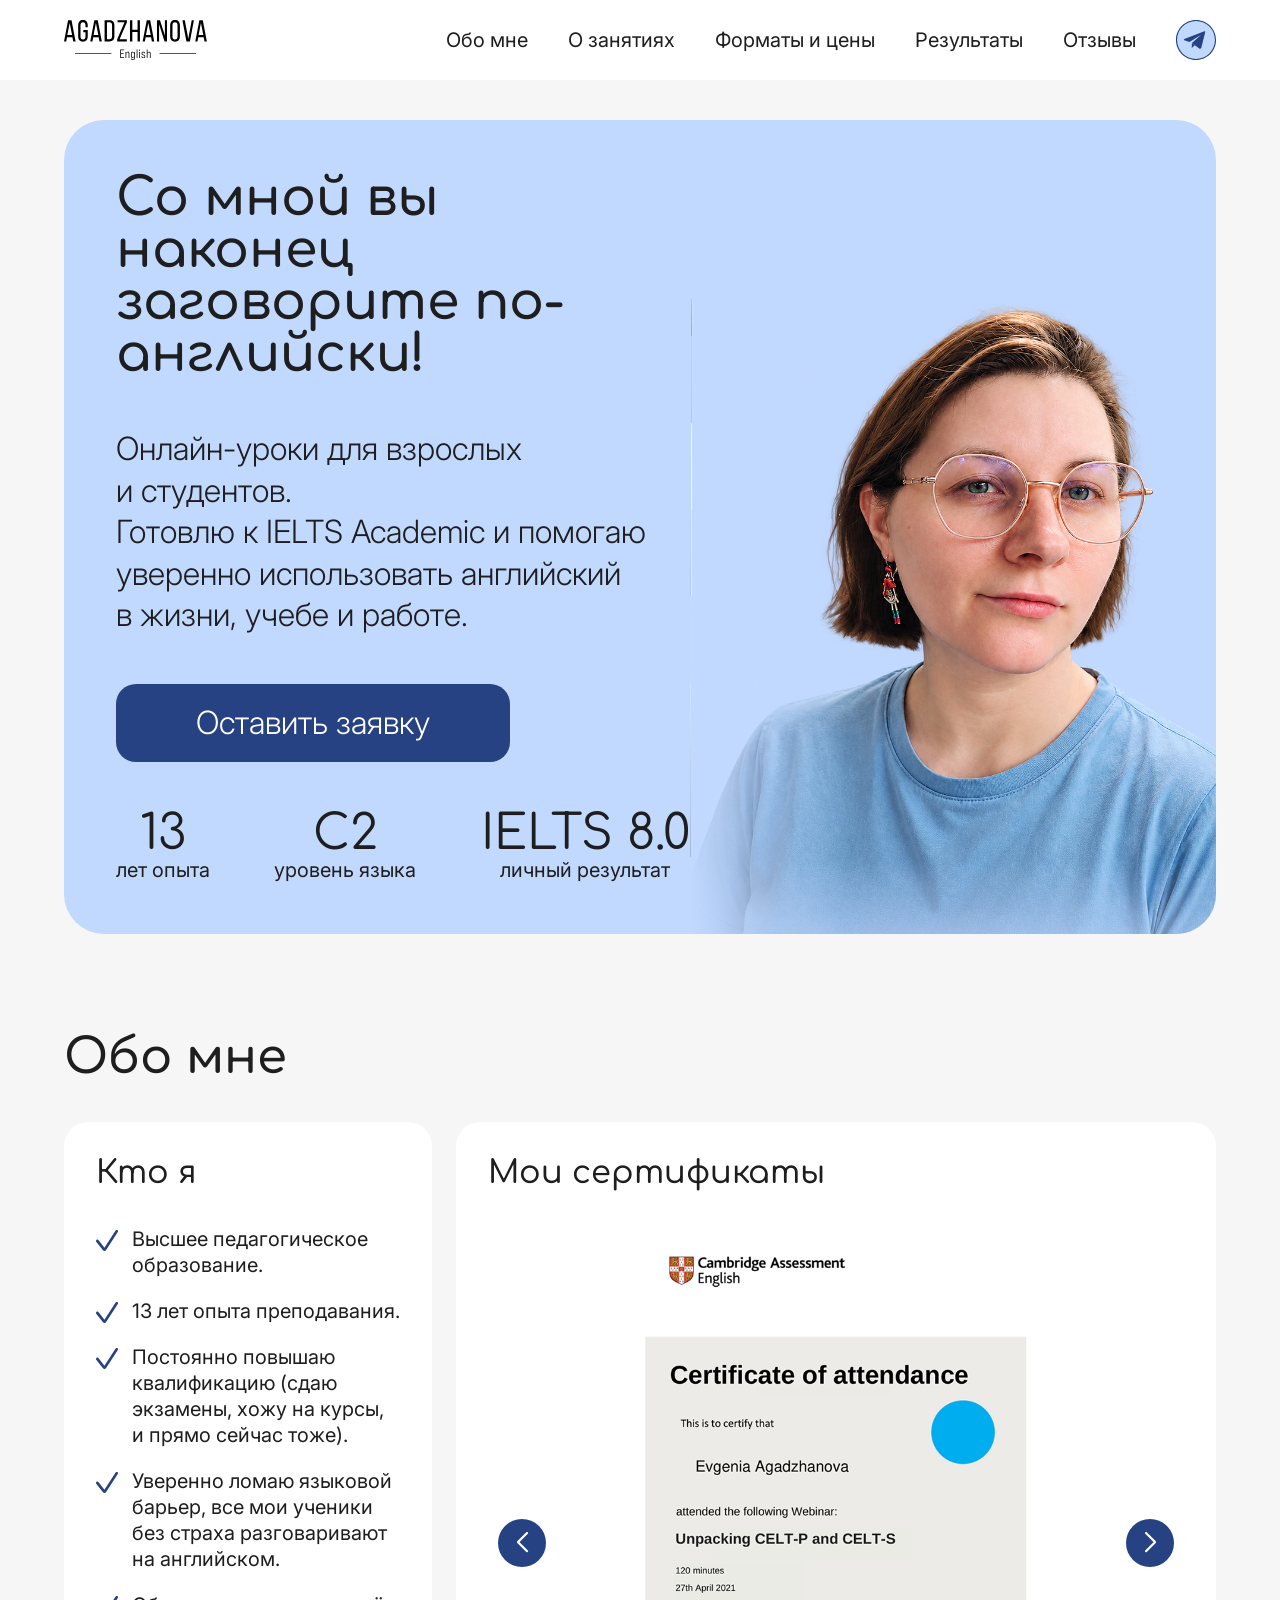
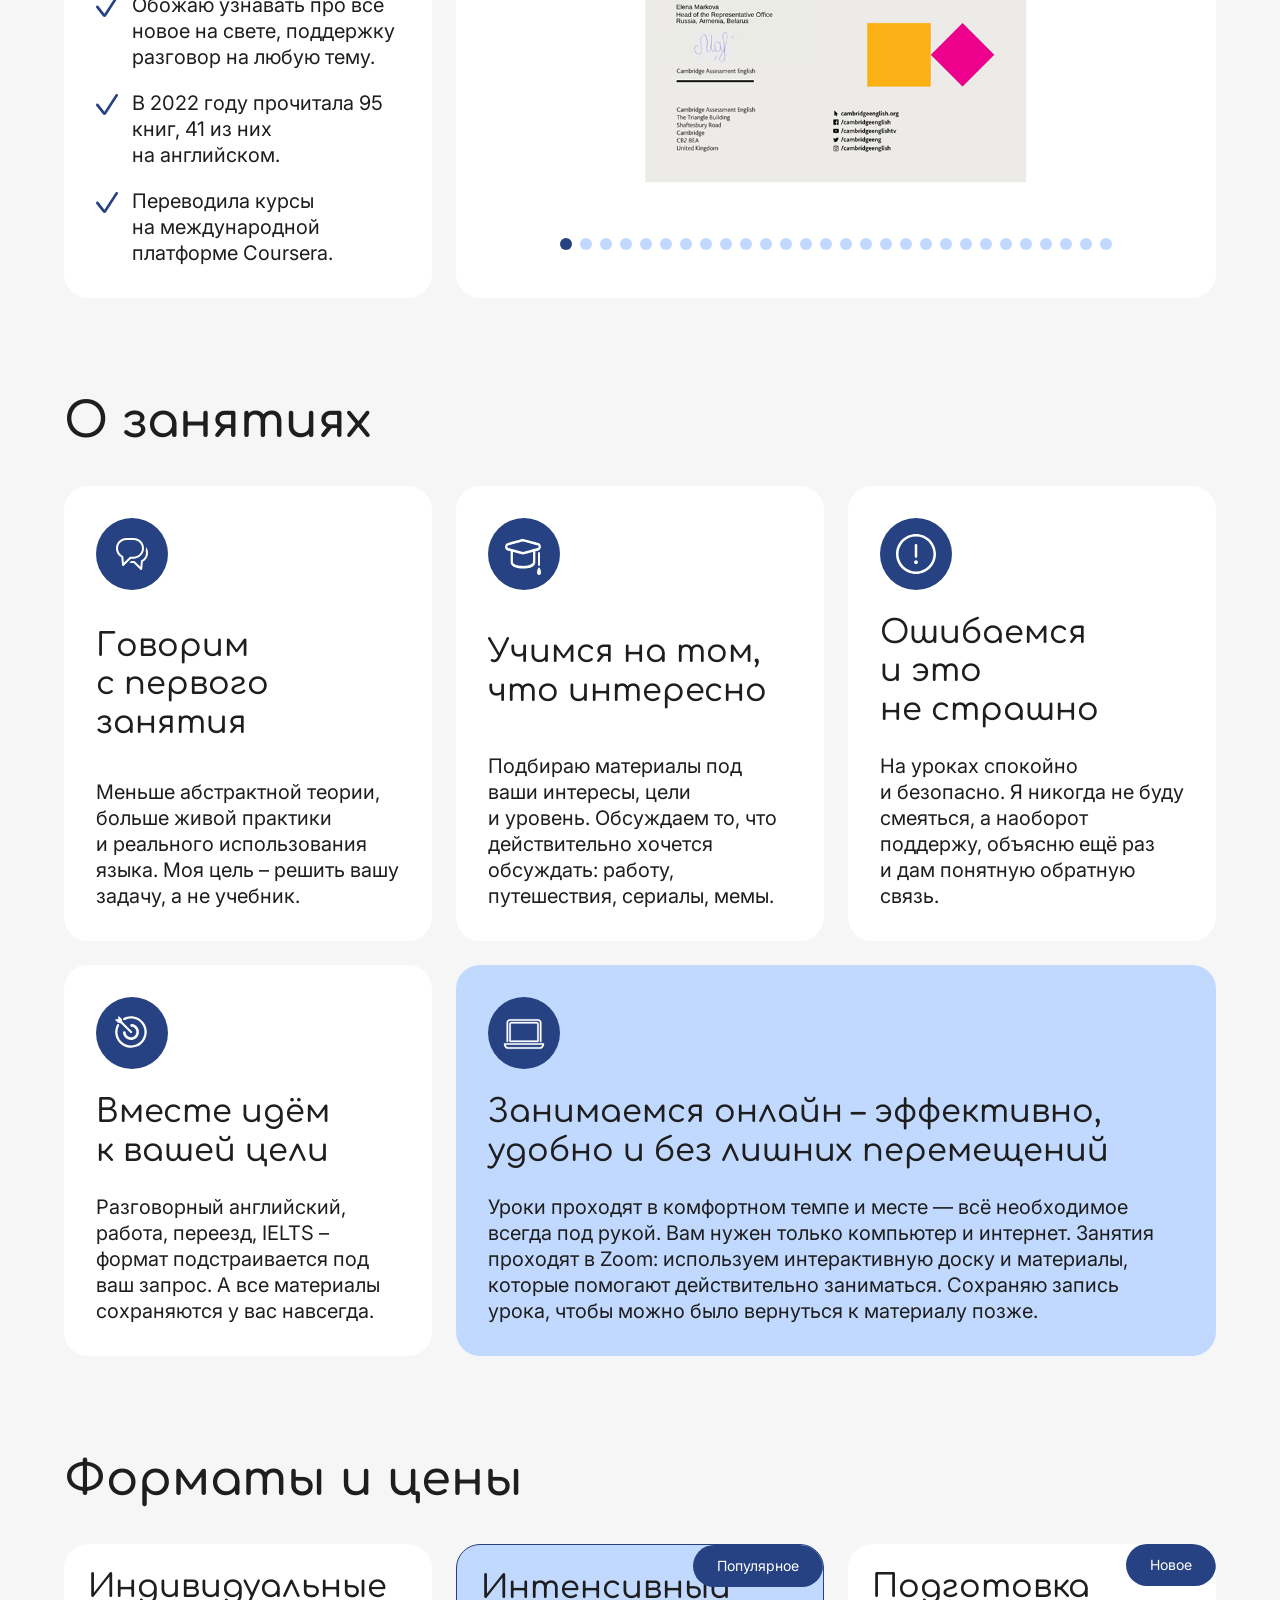
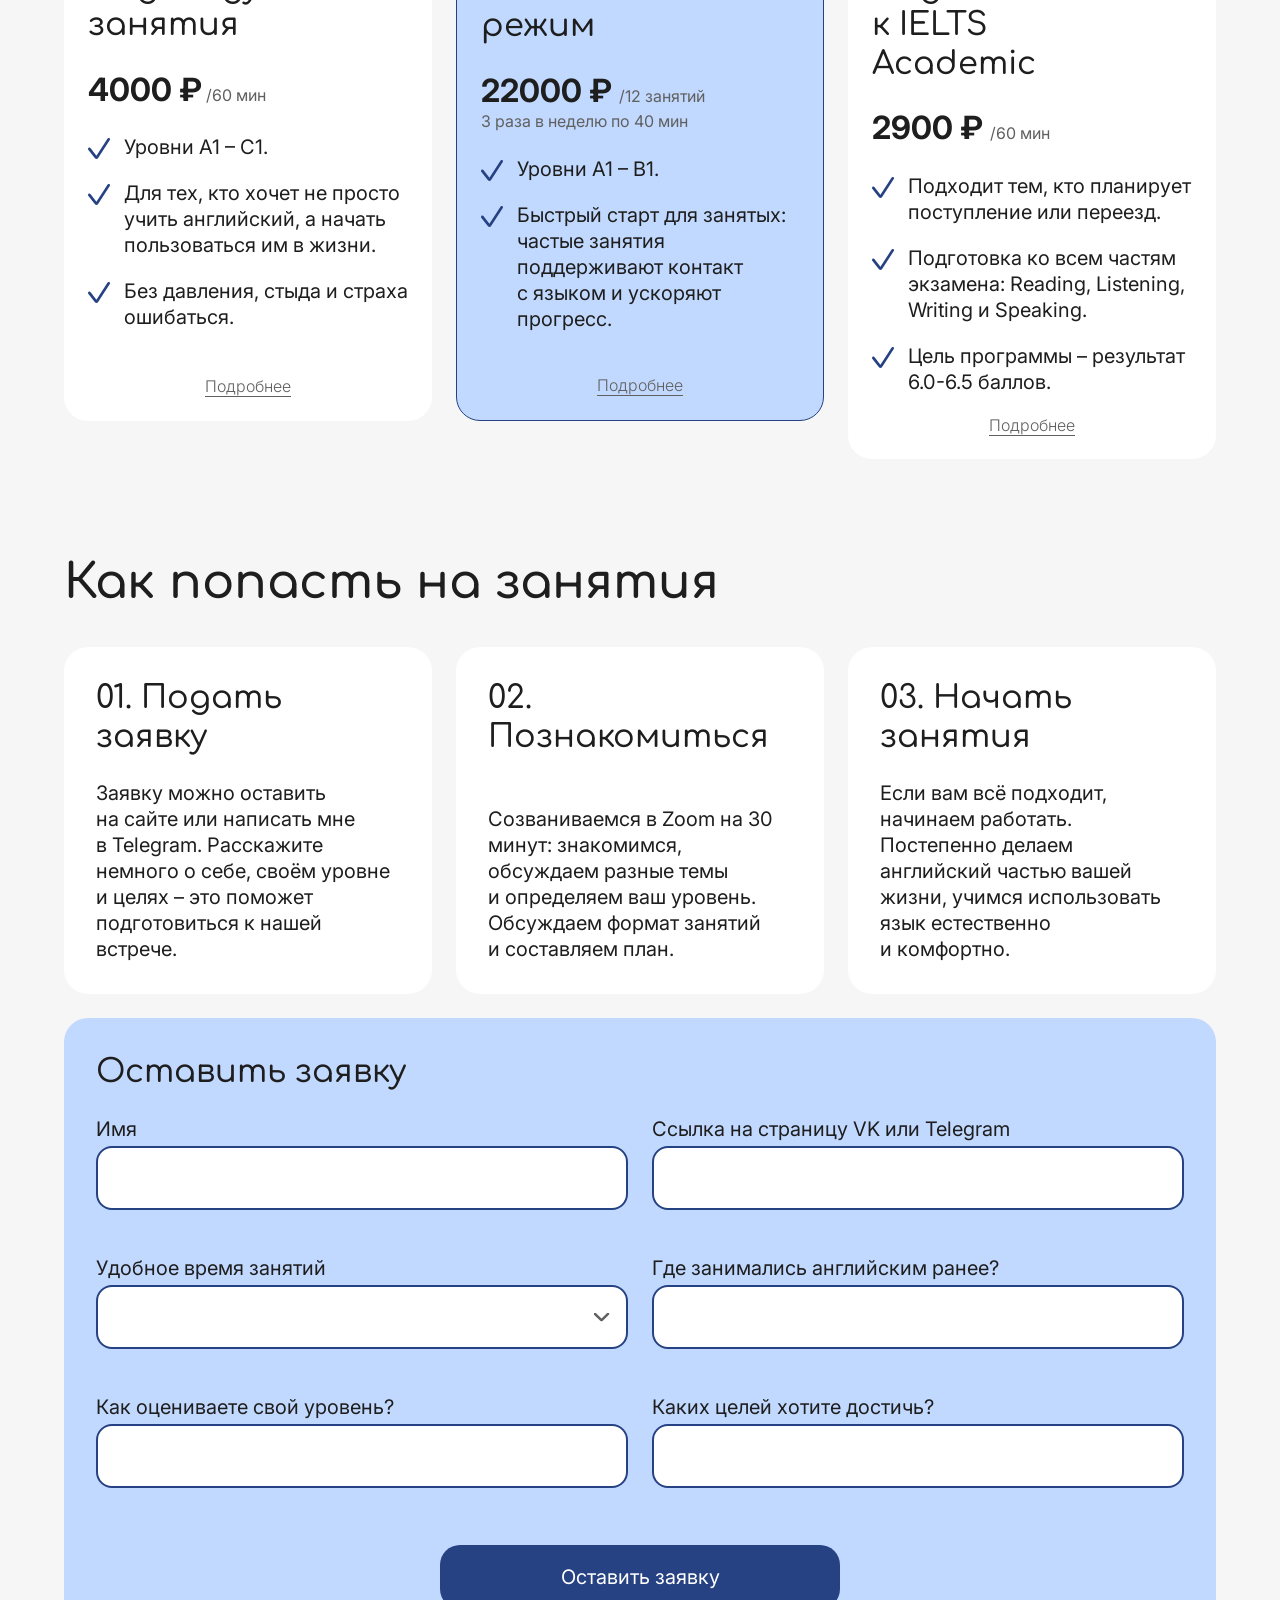
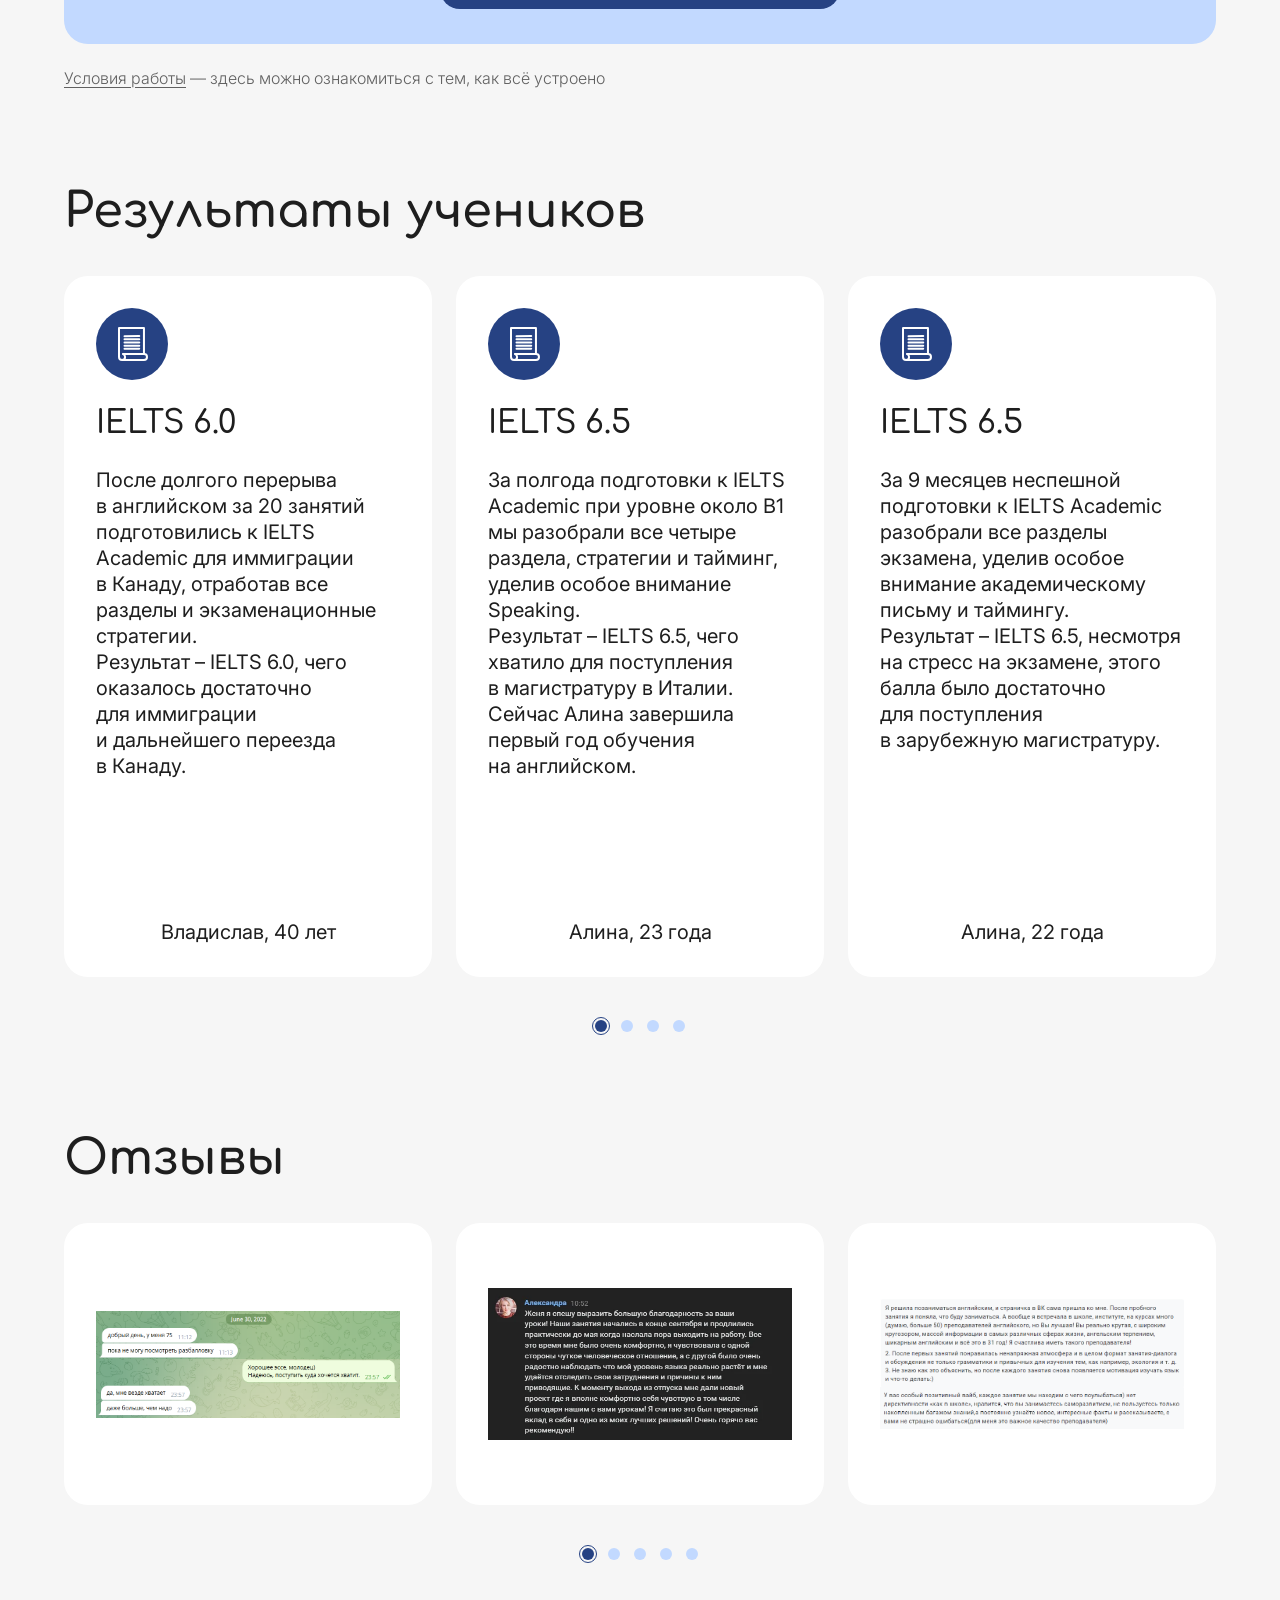
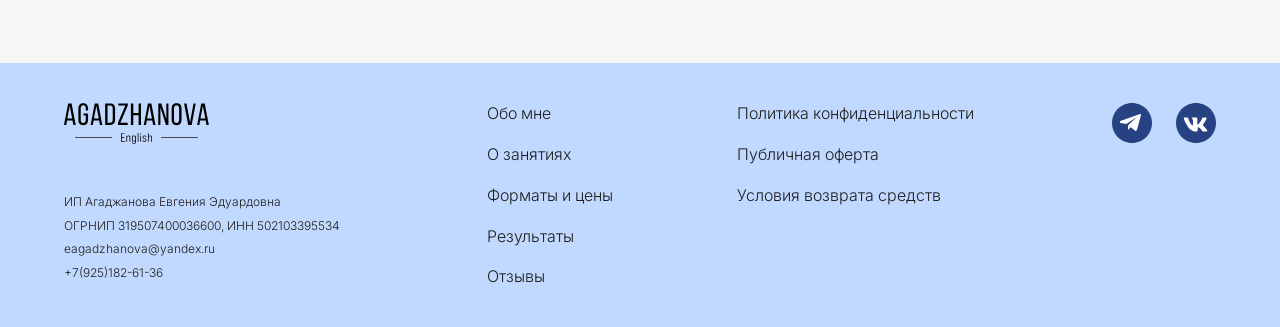
==== commit 3077815c: "feat: review" ====
--- a/index.html
+++ b/index.html
@@ -15,7 +15,7 @@
     rel="stylesheet"
     href="https://cdn.jsdelivr.net/npm/swiper@11/swiper-bundle.min.css"
     />
-    <link rel="stylesheet" href="styles.css?v=20261005-form">
+    <link rel="stylesheet" href="styles.css?v=20261005-mobile-3">
 
     <title>Document</title>
 </head>
@@ -26,14 +26,26 @@
                 <img src="assets/image/Logo.svg" alt="Логотип">
             </div>
 
-            <nav class="nav">
-                <a href="#about">Обо мне</a>
-                <a href="#lessons">О занятиях</a>
-                <a href="#prices">Форматы и цены</a>
-                <a href="#results">Результаты</a>
-                <a href="#reviews">Отзывы</a>
-                <a href="https://t.me/sugary_smell"><img src="assets/icons/tg.svg" alt="телеграмм"></a>
+            <nav class="nav" id="main-navigation">
+                <div class="nav__links">
+                    <a href="#about">Обо мне</a>
+                    <a href="#lessons">О занятиях</a>
+                    <a href="#prices">Форматы и цены</a>
+                    <a href="#results">Результаты</a>
+                    <a href="#reviews">Отзывы</a>
+                </div>
+                <a class="nav__desktop-social" href="https://t.me/sugary_smell"><img src="assets/icons/tg.svg" alt="Telegram"></a>
+                <div class="nav__socials" aria-label="Социальные сети">
+                    <a href="https://t.me/sugary_smell" aria-label="Telegram"><img src="assets/icons/menu-tg.svg" alt=""></a>
+                    <span class="nav__social-placeholder"><img src="assets/icons/menu-vk.svg" alt="ВКонтакте"></span>
+                </div>
             </nav>
+            <button class="menu-toggle" type="button" aria-expanded="false" aria-controls="main-navigation" aria-label="Открыть меню">
+                <span></span>
+                <span></span>
+                <span></span>
+                <img class="menu-toggle__close" src="assets/icons/menu-close.svg" alt="">
+            </button>
         </div>
     </header>
     <main>
@@ -45,8 +57,8 @@
                             Со мной вы <br> наконец заговорите по-английcки!
                         </h1>
                         <p class="hero__description">
-                            <span>Онлайн-уроки для взрослых и студентов.</span>
-                            <span>Готовлю к IELTS Academic и помогаю уверенно использовать английский в жизни, учебе и работе.</span>
+                            <span>Онлайн-уроки для взрослых и студентов.</span>
+                            <span>Готовлю к IELTS Academic и помогаю уверенно использовать английский в жизни, учебе и работе.</span>
                         </p>
                         <button class="button">Оставить заявку</button>
                         <div class="hero__stats">
@@ -84,10 +96,10 @@
                                     <ul class="advantage text">
                                         <li>Высшее педагогическое образование.</li>
                                         <li>13 лет опыта преподавания.</li>
-                                        <li>Постоянно повышаю квалификацию (сдаю экзамены, хочу на курсы, и прямо сейчас тоже).</li>
+                                        <li>Постоянно повышаю квалификацию (сдаю экзамены, хожу на курсы, и прямо сейчас тоже).</li>
                                         <li>Уверенно ломаю языковой барьер, все мои ученики без страха разговаривают на английском.</li>
-                                        <li>Обожаю узнавать про всё новое на свете, поддержку разговор на любую тему.</li>
-                                        <li>В 2022 году прочитала 95 книг, 41 из них на английском.</li>
+                                        <li>Обожаю узнавать про всё новое на свете, поддержку разговор на любую тему.</li>
+                                        <li>В 2022 году прочитала 95 книг, 41 из них на английском.</li>
                                         <li>Переводила курсы на международной платформе Coursera.</li>
                                     </ul>
                                 </div>
@@ -323,7 +335,7 @@
                             <h3>Говорим с первого занятия </h3>      
                         </div>
                         <p class="card__description text">
-                            Меньше абстрактной теории, больше живой практики и реального использования языка. Моя цель – решить вашу задачу, а не учебник.
+                            Меньше абстрактной теории, больше живой практики и реального использования языка. Моя цель – решить вашу задачу, а не учебник.
                         </p>
                     </div>
                     <div class="card">
@@ -334,7 +346,7 @@
                             <h3>Учимся на том, что интересно </h3>      
                         </div>
                         <p class="card__description text">
-                            Подбираю материалы под ваши интересы, цели и уровень. Обсуждаем то, что действительно хочется обсуждать: работу, путешествия, сериалы, мемы.
+                            Подбираю материалы под ваши интересы, цели и уровень. Обсуждаем то, что действительно хочется обсуждать: работу, путешествия, сериалы, мемы.
                         </p>
                     </div>
                     <div class="card">
@@ -342,7 +354,7 @@
                             <img src="assets/icons/iconwarning.svg" alt="">
                         </div>
                         <div class="card__title card__mini__title">
-                            <h3>Ошибаемся и это не страшно </h3>      
+                            <h3>Ошибаемся и это не страшно </h3>      
                         </div>
                         <p class="card__description text">
                             На уроках спокойно и безопасно. Я никогда не буду смеяться, а наоборот поддержу, объясню ещё раз и дам понятную обратную связь.
@@ -353,7 +365,7 @@
                             <img src="assets/icons/icontarget.svg" alt="">
                         </div>
                         <div class="card__title card__mini__title" >
-                            <h3>Вместе идём к вашей цели</h3>      
+                            <h3>Вместе идём к вашей цели</h3>      
                         </div>
                         <p class="card__description text">
                            Разговорный английский, работа, переезд, IELTS – формат подстраивается под ваш запрос. А все материалы сохраняются у вас навсегда.
@@ -367,7 +379,7 @@
                             <h3>Занимаемся онлайн – эффективно, удобно и без лишних перемещений </h3>      
                         </div>
                         <p class="card__description text">
-                           Уроки проходят в комфортном темпе и месте — всё необходимое всегда под рукой. Вам нужен только компьютер и интернет. Занятия проходят в Zoom: используем интерактивную доску и материалы, которые помогают действительно заниматься. Сохраняю запись урока, чтобы можно было вернуться к материалу позже.
+                           Уроки проходят в комфортном темпе и месте — всё необходимое всегда под рукой. Вам нужен только компьютер и интернет. Занятия проходят в Zoom: используем интерактивную доску и материалы, которые помогают действительно заниматься. Сохраняю запись урока, чтобы можно было вернуться к материалу позже.
                         </p>
                     </div>
                 </div>
@@ -375,7 +387,7 @@
         </section>
         <section class="price" id="prices">
             <div class="container">
-                <h2>Форматы и цены</h2>
+                <h2>Форматы и цены</h2>
                 <div class="price__content" tabindex="0" role="region" aria-label="Форматы занятий и цены">
                     <div class="card card__small">                           
                        <div class="card__title">
@@ -387,10 +399,10 @@
                         <div class="card__description">
                             <ul class="advantage text">
                                 <li>Уровни A1 – C1.</li>
-                                <li>Для тех, кто хочет не просто учить английский, а начать пользоваться им в жизни.</li>
+                                <li>Для тех, кто хочет не просто учить английский, а начать пользоваться им в жизни.</li>
                                 <li>Без давления, стыда и страха ошибаться.</li>                               
                             </ul> 
-                            <p class="tariff-details text" id="individual-details" hidden>Онлайн-уроки для взрослых с акцентом на разговорную практику. Учимся говорить с первых занятий, используя реальные видео, статьи, книги и подкасты. Подстраиваюсь под ваши цели, темп и особенности обучения.</p>
+                            <p class="tariff-details text" id="individual-details" hidden>Онлайн-уроки для взрослых с акцентом на разговорную практику. Учимся говорить с первых занятий, используя реальные видео, статьи, книги и подкасты. Подстраиваюсь под ваши цели, темп и особенности обучения.</p>
                             <div class="caption">
                                 <button class="tariff-details-toggle" type="button" aria-expanded="false" aria-controls="individual-details">Подробнее</button>
                             </div>
@@ -409,7 +421,7 @@
                         <div class="card__price">
                            <span class="card__price__total">22000 ₽ </span> <span class="card__price__time">/12 занятий</span>
                            <div>
-                                <span class="card__price__time">3 раза в неделю по 40 мин</span>
+                                <span class="card__price__time">3 раза в неделю по 40 мин</span>
                             </div>
                         </div>
                         <div class="card__description">
@@ -417,7 +429,7 @@
                                 <li>Уровни A1 – B1.</li>
                                 <li>Быстрый старт для занятых: частые занятия поддерживают контакт с языком и ускоряют прогресс.</li>
                             </ul>
-                            <p class="tariff-details text" id="intensive-details" hidden>Для тех, кто хочет быстро заговорить на английском, но не готов тратить часы на домашние задания. Подходит, если вы начинаете с нуля, когда-то учили язык давно или чувствуете, что всё забыли.</p>
+                            <p class="tariff-details text" id="intensive-details" hidden>Для тех, кто хочет быстро заговорить на английском, но не готов тратить часы на домашние задания. Подходит, если вы начинаете с нуля, когда-то учили язык давно или увствуете, что всё забыли.</p>
                             <div class="caption">
                                 <button class="tariff-details-toggle" type="button" aria-expanded="false" aria-controls="intensive-details">Подробнее</button>
                             </div>
@@ -438,11 +450,11 @@
                         </div>                        
                         <div class="card__description">
                             <ul class="advantage text">
-                                <li>Подходит тем, кто планирует поступление или переезд.</li>
-                                <li>Подготовка ко всем частям экзамена: Reading, Listening, Writing и Speaking.</li>
+                                <li>Подходит тем, кто планирует поступление или переезд.</li>
+                                <li>Подготовка ко всем частям экзамена: Reading, Listening, Writing и Speaking.</li>
                                 <li>Цель программы – результат 6.0-6.5 баллов.</li>                               
                             </ul>
-                            <p class="tariff-details text" id="ielts-details" hidden>Я запускаю свою систему подготовки к IELTS Academic и набираю несколько студентов по специальной стоимости. Подходит для переезда и учёбы в большинстве университетов Европы, Австралии и Северной Америки.</p>
+                            <p class="tariff-details text" id="ielts-details" hidden>Я запускаю свою систему подготовки к IELTS Academic и набираю несколько студентов по специальной стоимости. Подходит для переезда и учёбы в большинстве университетов Европы, Австралии и Северной Америки.</p>
                             <div class="caption">
                                 <button class="tariff-details-toggle" type="button" aria-expanded="false" aria-controls="ielts-details">Подробнее</button>
                             </div>
@@ -461,7 +473,7 @@
                             <h3><span class="step-number">01.</span> Подать заявку</h3>
                         </div>
                         <p class="card__description text">
-                            Заявку можно оставить на сайте или написать мне в Telegram. Расскажите немного о себе, своём уровне и целях – это поможет подготовиться к нашей встрече.
+                            Заявку можно оставить на сайте или написать мне в Telegram. Расскажите немного о себе, своём уровне и целях – это поможет подготовиться к нашей встрече.
                         </p>
                     </div>
                     <div class="card">                       
@@ -469,7 +481,7 @@
                             <h3><span class="step-number">02.</span> Познакомиться</h3>
                         </div>
                         <p class="card__description text">
-                           Созваниваемся в Zoom на 30 минут: знакомимся, обсуждаем разные темы и определяем ваш уровень. Обсуждаем формат занятий и составляем план.
+                           Созваниваемся в Zoom на 30 минут: знакомимся, обсуждаем разные темы и определяем ваш уровень. Обсуждаем формат занятий и составляем план.
                         </p>
                     </div>
                     <div class="card">                       
@@ -477,7 +489,7 @@
                             <h3><span class="step-number">03.</span> Начать занятия</h3>
                         </div>
                         <p class="card__description text">
-                           Если вам всё подходит, начинаем работать. Постепенно делаем английский частью вашей жизни, учимся использовать язык естественно и комфортно.
+                           Если вам всё подходит, начинаем работать. Постепенно делаем английский частью вашей жизни, учимся использовать язык естественно и комфортно.
                         </p>
                     </div>
                 </div>
@@ -494,7 +506,7 @@
                                 <span id="time-label" class="form__label">Удобное время занятий</span>
                                 <details class="time-select">
                                     <summary class="form__select" aria-labelledby="time-label time-value">
-                                        <span id="time-value" data-placeholder="true">Выберите время</span>
+                                        <span id="time-value"></span>
                                         <img src="assets/icons/select-arrow.svg" alt="" class="time-select__arrow">
                                     </summary>
                                     <div class="time-select__options" role="group" aria-labelledby="time-label">
@@ -534,7 +546,7 @@
                     <button class="button form__submit" type="submit">Оставить заявку</button>
                     <p class="form__status" role="status" hidden></p>
                 </form>
-                <p class="form__caption"><a href="terms.html">Условия работы</a> — здесь можно ознакомиться с тем, как всё устроено</p>
+                <p class="form__caption"><a href="terms.html">Условия работы</a> — здесь можно ознакомиться с тем, как всё устроено</p>
             </div>
         </section>
         <section class="results" id="results" aria-labelledby="results-title">
@@ -545,61 +557,61 @@
                         <article class="swiper-slide result-card">
                             <img class="result-card__icon" src="assets/icons/iconlist.svg" alt="" width="72" height="72">
                             <h3>IELTS 6.0</h3>
-                            <p class="text">После долгого перерыва в английском за 20 занятий подготовились к IELTS Academic для иммиграции в Канаду, отработав все разделы и экзаменационные стратегии. <br> Результат – IELTS 6.0, чего оказалось достаточно для иммиграции и дальнейшего переезда в Канаду.</p>
+                            <p class="text">После долгого перерыва в английском за 20 занятий подготовились к IELTS Academic для иммиграции в Канаду, отработав все разделы и экзаменационные стратегии. <br> Результат – IELTS 6.0, чего оказалось достаточно для иммиграции и дальнейшего переезда в Канаду.</p>
                             <p class="result-card__name text">Владислав, 40 лет</p>
                         </article>
                         <article class="swiper-slide result-card">
                             <img class="result-card__icon" src="assets/icons/iconlist.svg" alt="" width="72" height="72">
                             <h3>IELTS 6.5</h3>
-                            <p class="text">За полгода подготовки к IELTS Academic при уровне около B1 мы разобрали все четыре раздела, стратегии и тайминг, уделив особое внимание Speaking. <br> Результат – IELTS 6.5, чего хватило для поступления в магистратуру в Италии. Сейчас Алина завершила первый год обучения на английском.</p>
+                            <p class="text">За полгода подготовки к IELTS Academic при уровне около B1 мы разобрали все четыре раздела, стратегии и тайминг, уделив особое внимание Speaking. <br> Результат – IELTS 6.5, чего хватило для поступления в магистратуру в Италии. Сейчас Алина завершила первый год обучения на английском.</p>
                             <p class="result-card__name text">Алина, 23 года</p>
                         </article>
                         <article class="swiper-slide result-card">
                             <img class="result-card__icon" src="assets/icons/iconlist.svg" alt="" width="72" height="72">
                             <h3>IELTS 6.5</h3>
-                            <p class="text">За 9 месяцев неспешной подготовки к IELTS Academic разобрали все разделы экзамена, уделив особое внимание академическому письму и таймингу. <br> Результат – IELTS 6.5, несмотря на стресс на экзамене, этого балла было достаточно для поступления в зарубежную магистратуру.</p>
+                            <p class="text">За 9 месяцев неспешной подготовки к IELTS Academic разобрали все разделы экзамена, уделив особое внимание академическому письму и таймингу. <br> Результат – IELTS 6.5, несмотря на стресс на экзамене, этого балла было достаточно для поступления в зарубежную магистратуру.</p>
                             <p class="result-card__name text">Алина, 22 года</p>
                         </article>
                         <article class="swiper-slide result-card">
                             <img class="result-card__icon" src="assets/icons/iconstudy.svg" alt="" width="72" height="72">
                             <h3>«5» на гос. экзамене</h3>
-                            <p class="text">За год занятий 1–2 раза в неделю мы закрыли пробелы, сняли страх ошибок и языковой барьер. Подняли уровень с начала B1 до уверенного B2 – в том числе через подкасты, книги и выступление на международной конференции. <br> Результат – «5» на госэкзамене, а также уверенное общение в путешествиях и speaking club’ах.</p>
+                            <p class="text">За год занятий 1–2 раза в неделю мы закрыли пробелы, сняли страх ошибок и языковой барьер. Подняли уровень с начала B1 до уверенного B2 – в том числе через подкасты, книги и выступление на международной конференции. <br> Результат – «5» на госэкзамене, а также уверенное общение в путешествиях и speaking club’ах.</p>
                             <p class="result-card__name text">Анастасия, 24 года</p>
                         </article>
                         <article class="swiper-slide result-card">
                             <img class="result-card__icon" src="assets/icons/icontalk.svg" alt="" width="72" height="72">
                             <h3>Уверенное общение</h3>
-                            <p class="text">За 6 месяцев занятий раз в неделю мы прокачали аудирование, отработали small talk и разобрали правила общения на английском в разных ситуациях. <br> Результат – уверенная и расслабленная речь, пропал страх непредвиденных ситуаций, а английский вышел за рамки работы и стал частью жизни.</p>
+                            <p class="text">За 6 месяцев занятий раз в неделю мы прокачали аудирование, отработали small talk и разобрали правила общения на английском в разных ситуациях. <br> Результат – уверенная и расслабленная речь, пропал страх непредвиденных ситуаций, а английский вышел за рамки работы и стал частью жизни.</p>
                             <p class="result-card__name text">Александра, 40 лет</p>
                         </article>
                         <article class="swiper-slide result-card">
                             <img class="result-card__icon" src="assets/icons/icontalk.svg" alt="" width="72" height="72">
                             <h3>Свободное общение</h3>
-                            <p class="text">За год занятий раз в неделю расширили словарный запас и грамматику, много работали с материалами – статьями, подкастами, лекциями и интервью. <br> Результат – свободно говорит практически на любые темы, спокойно читает книги и уверенно воспринимает живую речь носителей.</p>
+                            <p class="text">За год занятий раз в неделю расширили словарный запас и грамматику, много работали с материалами – статьями, подкастами, лекциями и интервью. <br> Результат – свободно говорит практически на любые темы, спокойно читает книги и уверенно воспринимает живую речь носителей.</p>
                             <p class="result-card__name text">Ирина, 63 года</p>
                         </article>
                         <article class="swiper-slide result-card">
                             <img class="result-card__icon" src="assets/icons/icontalk.svg" alt="" width="72" height="72">
                             <h3>Речь без барьеров</h3>
-                            <p class="text">За 9 месяцев занятий мы закрыли пробелы в грамматике, довели основные конструкции до автоматизма и поработали над связностью речи. <br> Результат — свободнее и увереннее говорит на разные темы, точнее выражает мысли, лучше понимает фильмы, YouTube и разные акценты.</p>
+                            <p class="text">За 9 месяцев занятий мы закрыли пробелы в грамматике, довели основные конструкции до автоматизма и поработали над связностью речи. <br> Результат – свободнее и увереннее говорит на разные темы, точнее выражает мысли, лучше понимает фильмы, YouTube и разные акценты.</p>
                             <p class="result-card__name text">Елизавета, 22 года</p>
                         </article>
                         <article class="swiper-slide result-card">
                             <img class="result-card__icon" src="assets/icons/iconstudy.svg" alt="" width="72" height="72">
                             <h3>ЕГЭ 75 баллов</h3>
-                            <p class="text">За месяц и 12 занятий подготовились к ЕГЭ после пробного результата в 46 баллов –разобрали сложные задания, стратегии, тайминг, повторили и активировали необходимую лексику. <br> Результат – 75 баллов на экзамене, несмотря на короткие сроки, и поступление в желаемый вуз.</p>
+                            <p class="text">За месяц и 12 занятий подготовились к ЕГЭ после пробного результата в 46 баллов – разобрали сложные задания, стратегии, тайминг, повторили и активировали необходимую лексику. <br> Результат – 75 баллов на экзамене, несмотря на короткие сроки, и поступление в желаемый вуз.</p>
                             <p class="result-card__name text">Анастасия, 18 лет</p>
                         </article>
                         <article class="swiper-slide result-card">
                             <img class="result-card__icon" src="assets/icons/iconstudy.svg" alt="" width="72" height="72">
                             <h3>САЕ С1</h3>
-                            <p class="text">За 2 месяца и 8 занятий по 90 минут подготовились к CAE C1, сделав упор на письменную часть, говорение и стратегии экзамена – отработали форматы, тайминг, лексику и выявленные пробелы. <br> Результат – C1 (180/210), максимальный балл за Use of English и уверенное выполнение устной и письменной частей.</p>
+                            <p class="text">За 2 месяца и 8 занятий по 90 минут подготовились к CAE C1, сделав упор на письменную часть, говорение и стратегии экзамена – отработали форматы, тайминг, лексику и выявленные пробелы. <br> Результат – C1 (180/210), максимальный балл за Use of English и уверенное выполнение устной и письменной частей.</p>
                             <p class="result-card__name text">Юлия, 30 лет</p>
                         </article>
                         <article class="swiper-slide result-card">
                             <img class="result-card__icon" src="assets/icons/icontalk.svg" alt="" width="72" height="72">
                             <h3>А1 → В1</h3>
-                            <p class="text">За несколько лет занятий раз в неделю прошла путь от A1 до B1, постепенно развивая разговорную речь и привыкая использовать английский в повседневной жизни без перегрузки. <br> Результат – уверенное общение на бытовые темы и поездки за границу, без языкового барьера в общении с носителями.</p>
+                            <p class="text">За несколько лет занятий раз в неделю прошла путь от A1 до B1, постепенно развивая разговорную речь и привыкая использовать английский в повседневной жизни без перегрузки. <br> Результат – уверенное общение на бытовые темы и поездки за границу, без языкового барьера в общении с носителями.</p>
                             <p class="result-card__name text">Юлия, 36 лет</p>
                         </article>
                     </div>
@@ -700,6 +712,6 @@
     </footer>
 
 <script src="https://cdn.jsdelivr.net/npm/swiper@11/swiper-bundle.min.js"></script>
-<script src="script.js?v=20261005-form"></script>
+<script src="script.js?v=20261005-mobile-3"></script>
 </body>
 </html>
--- a/styles.css
+++ b/styles.css
@@ -127,6 +127,22 @@
     font-size: var(--font-size-text);
 }
 
+.nav__links {
+    display: contents;
+}
+
+.nav__socials {
+    display: none;
+}
+
+.menu-toggle {
+    display: none;
+}
+
+.menu-toggle__close {
+    display: none;
+}
+
 /* Hero */
 
 .hero{
@@ -814,6 +830,16 @@
     background: var(--color-sky);
     opacity: 1;
     cursor: pointer;
+    -webkit-tap-highlight-color: transparent;
+}
+
+.stories-swiper .swiper-pagination-bullet:focus {
+    outline: none;
+}
+
+.stories-swiper .swiper-pagination-bullet:focus-visible {
+    outline: 1px solid var(--color-night);
+    outline-offset: 2px;
 }
 
 .stories-swiper .swiper-pagination-bullet-active {
@@ -993,6 +1019,426 @@
     font-size: var(--font-size-card);
     font-weight: 500;
     line-height: 1.2;
+}
+
+/* Мобильный макет: Figma 166:1099, базовая ширина 393px. */
+@media (width < 768px) {
+    :root {
+        --font-size-title: 28px;
+        --font-size-section: 20px;
+        --font-size-card: 18px;
+        --font-size-text: 16px;
+        --font-size-caption: 12px;
+        --page-gutter: 20px;
+        --heading-gap: 24px;
+        --control-height: 48px;
+        --control-radius: 12px;
+        --button-radius: 12px;
+        --hero-padding: 24px;
+        --hero-gap: 20px;
+        --grid-columns: 1;
+        --form-columns: 1;
+        --icon-size: 52px;
+        --card-gap: 16px;
+        --card-padding: 24px;
+        --section-space: 40px;
+    }
+
+    html {
+        scrollbar-width: none;
+    }
+
+    html::-webkit-scrollbar {
+        display: none;
+    }
+
+    h1,
+    .hero__title { line-height: 1.1; }
+    h2 { line-height: 1.1; }
+    h3 { line-height: 1.2; }
+
+    .header {
+        position: relative;
+        z-index: 20;
+        box-shadow: 0 4px 2px rgb(38 66 131 / 5%);
+    }
+
+    .header__inner { min-height: 44px; }
+    .logo { width: 63px; height: 18px; }
+
+    .menu-toggle {
+        width: 40px;
+        height: 40px;
+        margin-right: -4px;
+        padding: 11px 7px;
+        border: 0;
+        background: transparent;
+        display: flex;
+        flex-direction: column;
+        justify-content: center;
+        gap: 4px;
+        cursor: pointer;
+        z-index: 2;
+    }
+
+    .menu-toggle span {
+        display: block;
+        width: 22px;
+        height: 1.5px;
+        background: var(--color-black);
+        transition: transform 180ms ease, opacity 180ms ease;
+    }
+
+    .menu-toggle[aria-expanded="true"] {
+        position: fixed;
+        top: 17px;
+        right: 24px;
+        width: 16px;
+        height: 16px;
+        margin: 0;
+        padding: 0;
+        gap: 0;
+    }
+
+    .menu-toggle[aria-expanded="true"] span {
+        display: none;
+    }
+
+    .menu-toggle[aria-expanded="true"] .menu-toggle__close {
+        display: block;
+    }
+
+    .nav {
+        position: fixed;
+        inset: 0 0 auto auto;
+        width: 179px;
+        min-height: 291px;
+        padding: 56px 24px 22px;
+        background: var(--color-white);
+        display: none;
+        flex-direction: column;
+        align-items: flex-end;
+        gap: 20px;
+        font-size: 16px;
+        line-height: 1.3;
+        border-radius: 20px 0 0 20px;
+        box-shadow: 0 4px 4px rgb(38 66 131 / 5%);
+        overflow: hidden;
+    }
+
+    .nav.is-open { display: flex; }
+
+    .nav__links {
+        width: 130px;
+        display: flex;
+        flex-direction: column;
+        align-items: flex-end;
+        gap: 16px;
+        white-space: nowrap;
+    }
+
+    .nav__links a { text-align: right; }
+    .nav__desktop-social { display: none; }
+
+    .nav__socials {
+        display: flex;
+        align-items: flex-start;
+        justify-content: flex-end;
+        gap: 20px;
+    }
+
+    .nav__socials a,
+    .nav__social-placeholder {
+        display: block;
+        width: 24px;
+        height: 24px;
+    }
+
+    .nav__socials img {
+        max-width: none;
+    }
+
+    .hero { padding-top: 40px; }
+
+    .hero__content {
+        position: relative;
+        min-height: 838px;
+        display: block;
+        border-radius: 32px;
+    }
+
+    .hero__text {
+        position: relative;
+        z-index: 2;
+        width: 100%;
+        min-height: 838px;
+        padding: 24px;
+        display: flex;
+        gap: 0;
+    }
+
+    .hero__title br { display: none; }
+
+    .hero__description {
+        margin: 20px 0;
+        font-size: 18px;
+        font-weight: 400;
+    }
+
+    .hero .button {
+        position: absolute;
+        z-index: 4;
+        left: 24px;
+        right: 24px;
+        bottom: 24px;
+        width: auto;
+        min-height: 47px;
+        padding: 12px 24px;
+        font-size: 18px;
+        font-weight: 400;
+    }
+
+    .hero__image {
+        position: absolute;
+        z-index: 1;
+        inset: 306px 0 auto;
+        width: 100%;
+        height: 433px;
+        overflow: hidden;
+        border-radius: 24px;
+    }
+
+    .hero__image::after {
+        content: "";
+        position: absolute;
+        inset: 0;
+        background: linear-gradient(180deg, rgb(194 217 255 / 0%) 71%, var(--color-sky) 100%);
+        pointer-events: none;
+    }
+
+    .hero__image img {
+        width: 100%;
+        height: 100%;
+        aspect-ratio: auto;
+        object-fit: cover;
+        object-position: center top;
+    }
+
+    .hero__stats {
+        position: absolute;
+        z-index: 3;
+        left: 0;
+        right: 0;
+        bottom: 97px;
+        width: auto;
+        margin: 0;
+        gap: 8px;
+        align-items: center;
+        padding-inline: 24px;
+    }
+
+    .stat__value { font-size: 20px; font-weight: 600; line-height: 1.1; }
+    .stat__label { font-size: 12px; font-weight: 300; line-height: 1.3; white-space: nowrap; }
+
+    .about__content,
+    .stady__content,
+    .how__content {
+        display: flex;
+        flex-direction: column;
+        gap: 20px;
+    }
+
+    .about__content > .card,
+    .stady__content > .card,
+    .how__content > .card {
+        gap: 16px;
+        justify-content: flex-start;
+    }
+
+    .advantage { gap: 20px; }
+    .advantage li { padding-left: 34px; }
+    .about .text { font-size: 14px; }
+    .slider { width: 100%; }
+
+    .certificates-swiper {
+        height: 299px;
+        padding-bottom: 35px;
+    }
+
+    .certificate { max-height: 264px; }
+
+    .certificates-swiper .swiper-button-prev,
+    .certificates-swiper .swiper-button-next { display: none; }
+
+    .certificates-swiper .swiper-pagination {
+        bottom: 1px;
+        height: 12px;
+        display: flex;
+        align-items: center;
+        justify-content: space-between;
+        gap: 2px;
+    }
+
+    .certificates-swiper .swiper-pagination-bullet {
+        width: min(8px, calc((100% - 54px) / 28));
+        height: auto;
+        aspect-ratio: 1;
+        margin: 0;
+        flex: 0 0 auto;
+    }
+
+    .certificates-swiper .swiper-pagination-bullet-active {
+        outline: 1px solid var(--color-night);
+        outline-offset: 2px;
+    }
+
+    .stady .container,
+    .how .container { --page-gutter: 24px; }
+
+    .stady__content .card,
+    .how__content .card { padding: 24px; }
+
+    .price__content {
+        display: flex;
+        flex-direction: column;
+        gap: 20px;
+        overflow: visible;
+    }
+
+    .price__content > .card {
+        position: relative;
+        width: 100%;
+        min-height: 0;
+        gap: 16px;
+        padding: 24px;
+    }
+
+    .price .card__description { gap: 16px; }
+    .price .togl { padding: 24px; }
+
+    .price .togl .card__header {
+        display: block;
+        padding-right: 68px;
+    }
+
+    .price .togl .card__title { max-width: none; }
+    .card__price__total { font-size: 18px; font-weight: 600; }
+    .card__price__time { font-size: 16px; }
+    .card__price > div { margin-top: 8px; }
+
+    .tariff-card__popular {
+        position: absolute;
+        top: -2px;
+        right: 0;
+        margin: 0;
+        padding: 10px 20px;
+        font-size: 12px;
+    }
+
+    .how__content { margin-bottom: 24px; }
+    .how__content > .card { gap: 20px; }
+    .step-number { display: inline; }
+
+    .form { padding: 24px; gap: 20px; }
+
+    .form__content {
+        display: flex;
+        flex-direction: column;
+        gap: 24px;
+    }
+
+    .form .column { display: contents; }
+    .form .input { min-height: 0; gap: 4px; }
+    .form .column:first-child .input:nth-child(1) { order: 1; }
+    .form .column:nth-child(2) .input:nth-child(1) { order: 2; }
+    .form .column:first-child .input:nth-child(2) { order: 3; }
+    .form .column:nth-child(2) .input:nth-child(2) { order: 4; }
+    .form .column:first-child .input:nth-child(3) { order: 5; }
+    .form .column:nth-child(2) .input:nth-child(3) { order: 6; }
+
+    .form .input label,
+    .form__label,
+    .form__input,
+    .form__select { font-size: 16px; }
+
+    .form__input,
+    .form__select { padding: 10px 20px; }
+
+    .form__submit {
+        width: 100%;
+        height: 47px;
+        padding: 12px 24px;
+        font-size: 18px;
+    }
+
+    .form__caption { margin-top: 16px; font-size: 16px; }
+    .time-select__options { max-height: 270px; overflow-y: auto; }
+    .form .time-select__option { min-height: 52px; padding-block: 10px; }
+
+    .results h2,
+    .reviews h2 { font-size: 20px; }
+
+    .stories-swiper {
+        margin-right: calc(-1 * var(--page-gutter));
+        width: calc(100% + var(--page-gutter));
+        padding-right: var(--page-gutter);
+        padding-bottom: 37px;
+        overflow: hidden;
+    }
+
+    .result-card,
+    .review-card {
+        width: calc(100vw - 41px);
+        max-width: 352px;
+        margin-right: 0;
+        padding: 24px;
+    }
+
+    .result-card { min-height: 421px; gap: 16px; }
+    .result-card__name { width: 100%; }
+    .review-card { height: 282px; }
+
+    .stories-swiper .swiper-pagination {
+        right: var(--page-gutter);
+        height: 20px;
+        gap: 6px;
+    }
+
+    .stories-swiper .swiper-pagination-bullet { width: 12px; height: 12px; }
+    .reviews { padding-bottom: 40px; }
+
+    .footer { padding: 20px 0; }
+
+    .footer__inner {
+        flex-direction: column;
+        align-items: center;
+        gap: 10px;
+    }
+
+    .footer__identity {
+        width: 100%;
+        align-items: center;
+        gap: 10px;
+    }
+
+    .footer__logo { width: 63px; height: 18px; }
+
+    .footer__contacts {
+        width: 100%;
+        display: grid;
+        grid-template-columns: auto auto;
+        justify-content: center;
+        gap: 4px 8px;
+        font-size: 6px;
+        line-height: 1.3;
+        text-align: center;
+    }
+
+    .footer__columns,
+    .footer__social { display: none; }
+
+    .terms-intro { padding-top: 40px; }
+    .terms-grid { grid-template-columns: 1fr; gap: 20px; }
 }
 
 /* Планшет: размеры и интервалы из Figma, фрейм 8:15007 (960px).
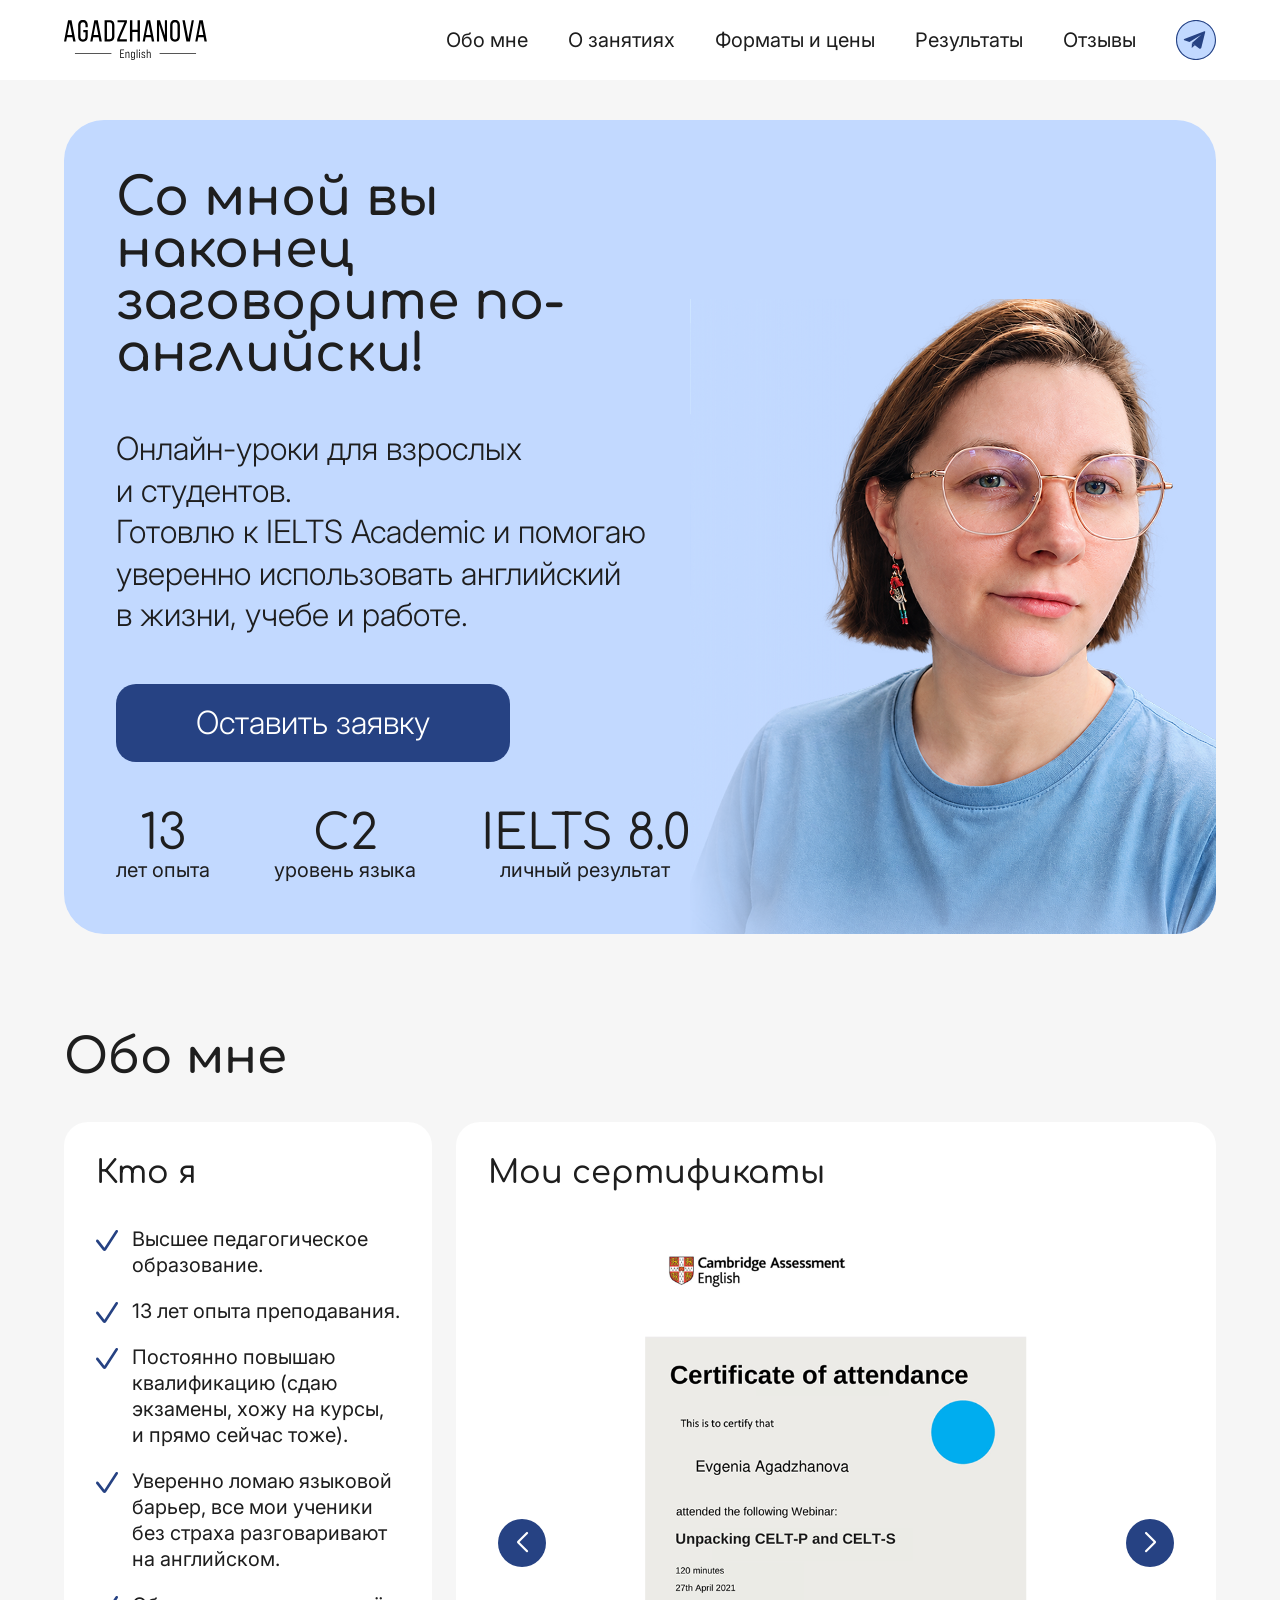
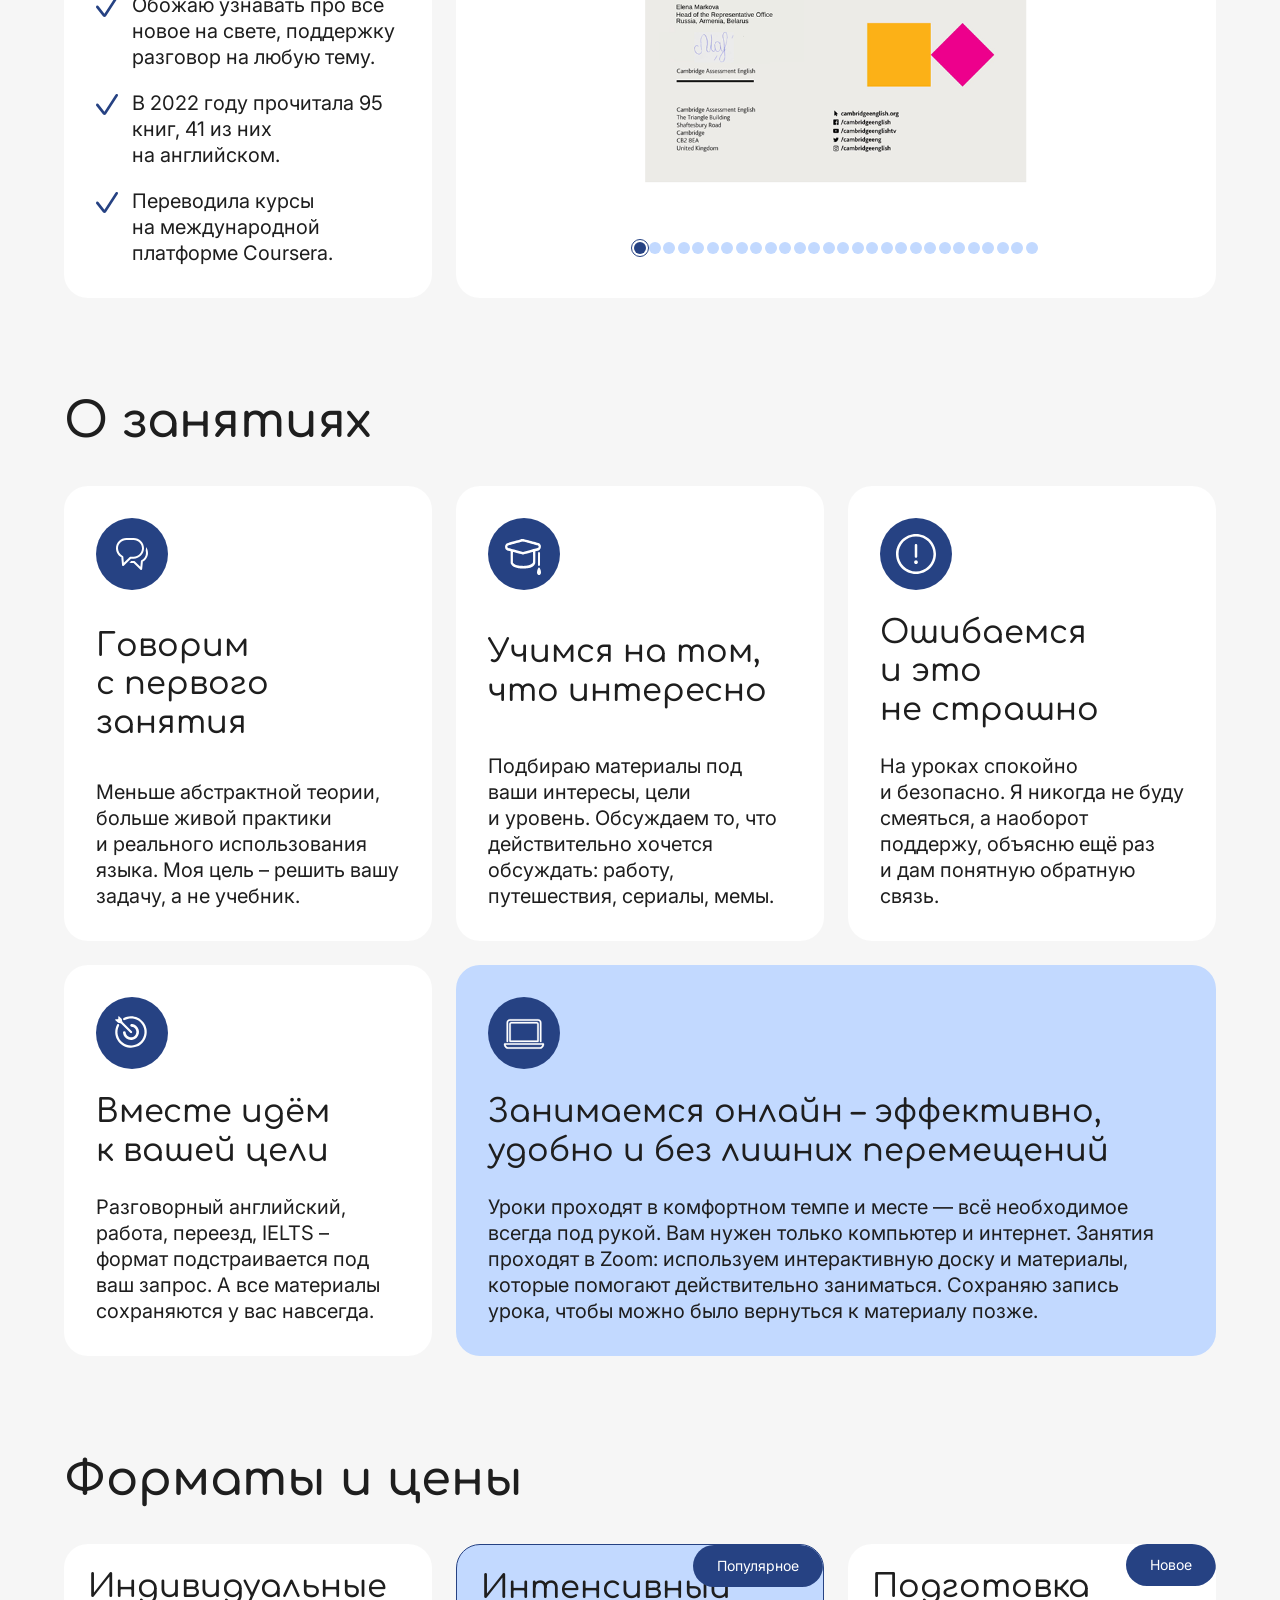
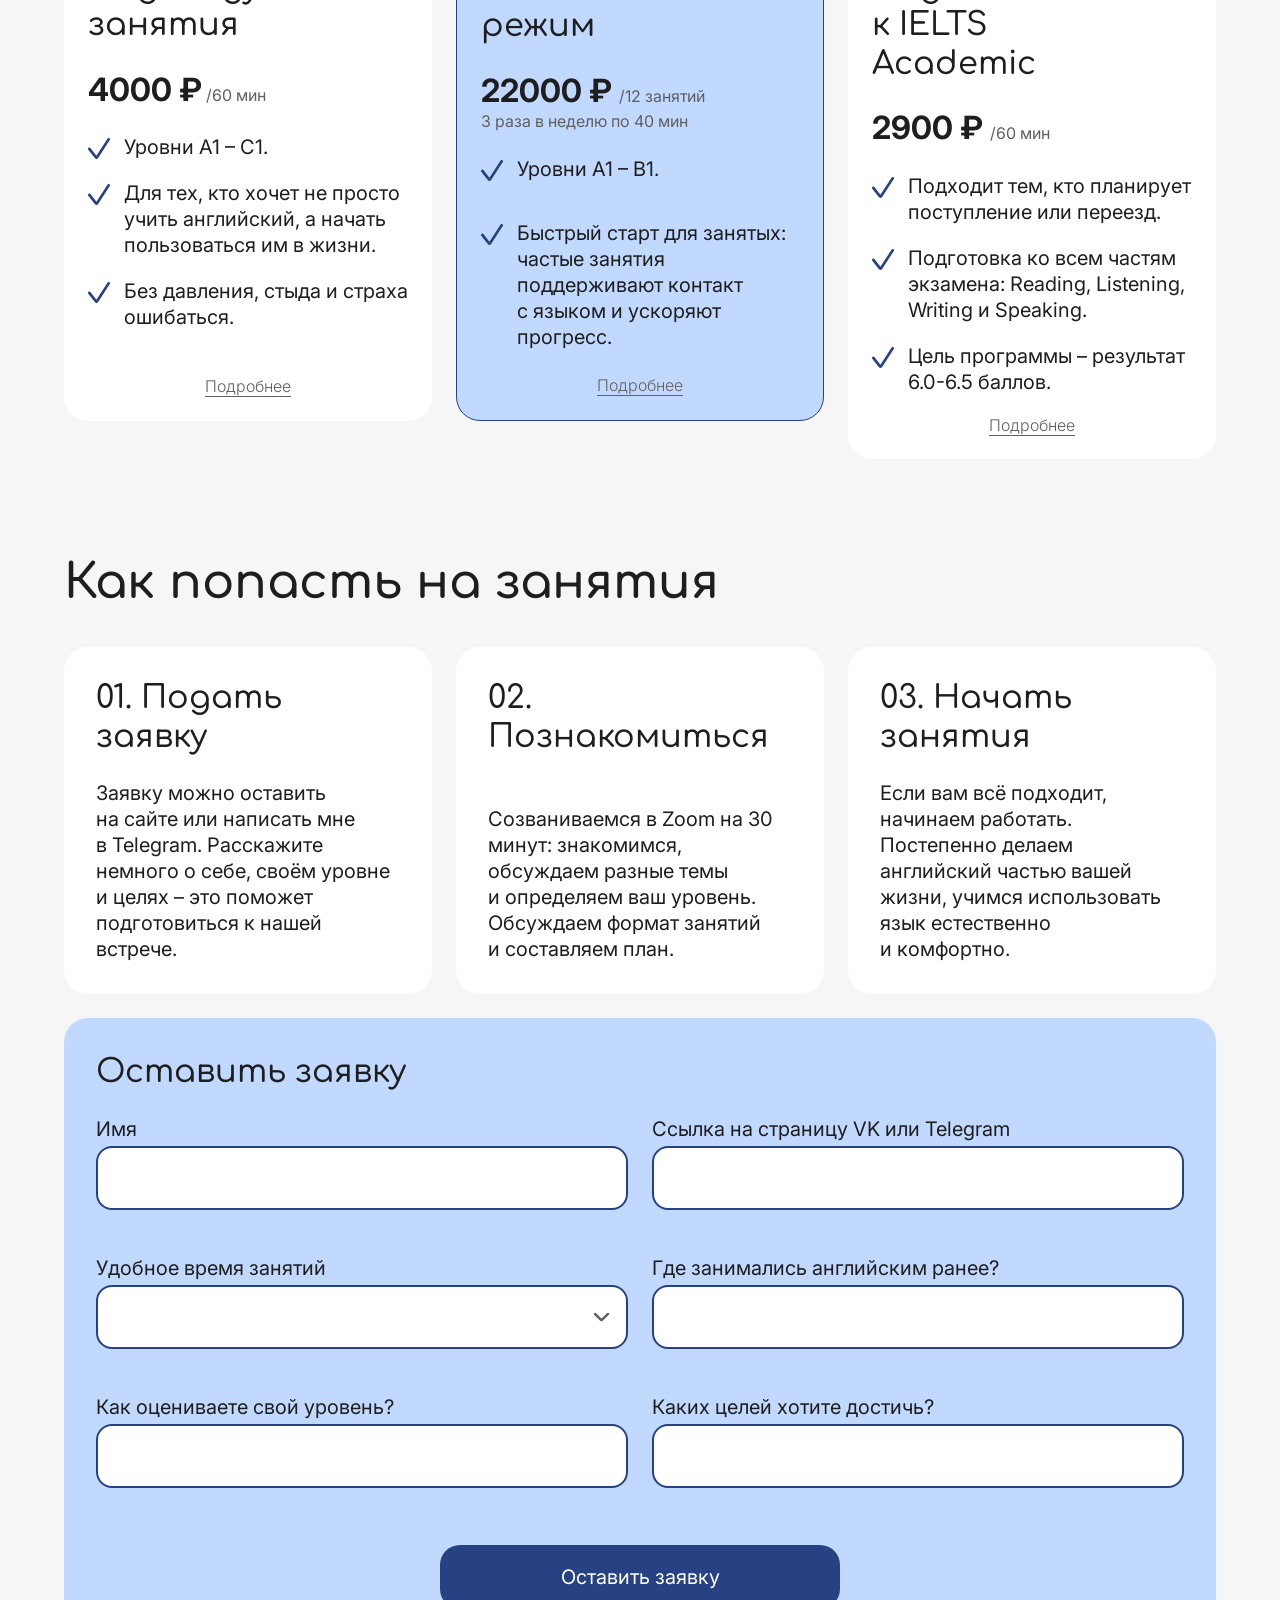
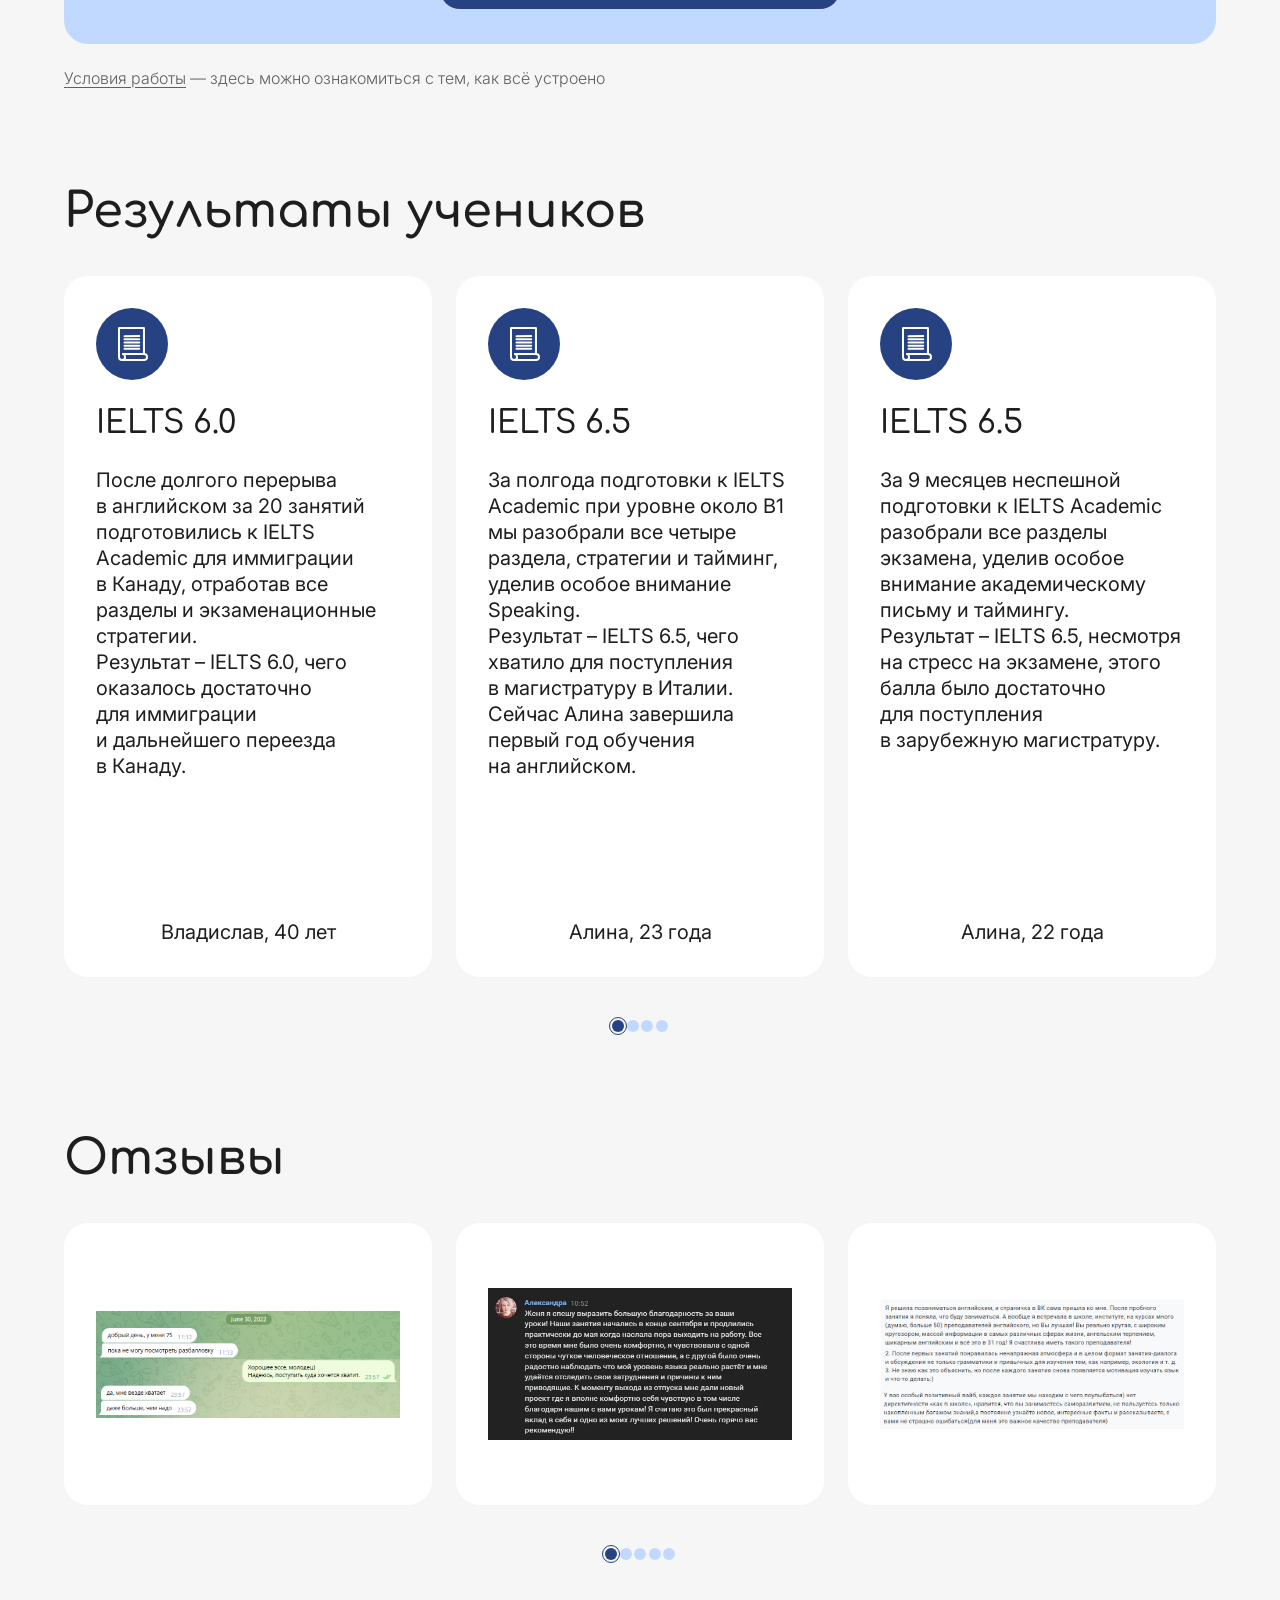
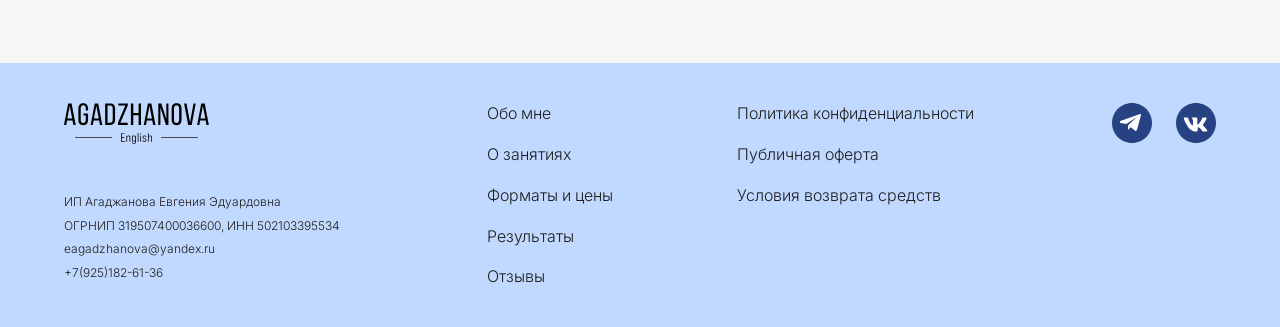
==== commit c8204647: "feat: pre-done" ====
--- a/index.html
+++ b/index.html
@@ -698,9 +698,9 @@
                 </nav>
                 <!-- Добавьте ссылки после размещения юридических документов. -->
                 <div class="footer__legal">
-                    <span>Политика конфиденциальности</span>
-                    <span>Публичная оферта</span>
-                    <span>Условия возврата средств</span>
+                    <span><a href="politics.html">Политика конфиденциальности</a></span>
+                    <span><a href="offer.html">Публичная оферта</a></span>
+                    <span><a href="return.html">Условия возврата средств</a></span>
                 </div>
             </div>
             <!-- Адреса профилей пока не предоставлены. -->
--- a/styles.css
+++ b/styles.css
@@ -45,6 +45,7 @@
 
 html {
     scroll-behavior: smooth;
+    scroll-padding-top: 80px;
 }
 
 h1 {
@@ -98,6 +99,9 @@
 }
 
 .header {
+    position: sticky;
+    top: 0;
+    z-index: 20;
     background: var(--color-white);
 }
 
@@ -388,19 +392,27 @@
 
 .certificates-swiper .swiper-pagination {
     bottom: 12px;
-}
-
-.certificates-swiper .swiper-pagination-bullet {
+    display: flex;
+    align-items: center;
+    justify-content: center;
+    gap: 2.5px;
+    padding-inline: 3px;
+}
+
+.certificates-swiper .swiper-pagination .swiper-pagination-bullet {
     width: 12px;
     height: 12px;
+    margin: 0;
 
     opacity: 1;
 
     background-color: var(--color-sky);
 }
 
-.certificates-swiper .swiper-pagination-bullet-active {
+.certificates-swiper .swiper-pagination .swiper-pagination-bullet-active {
     background-color: var(--color-night);
+    outline: 1px solid var(--color-night);
+    outline-offset: 2px;
 }
 
 /*price*/
@@ -435,6 +447,10 @@
 
 .card__border{
     border: 1px solid var(--color-night);
+}
+
+.card.card--wide.card__small.togl.card__border .advantage {
+    gap: 38px;
 }
 
 .price .togl .card__header {
@@ -818,10 +834,10 @@
     display: flex;
     align-items: center;
     justify-content: center;
-    gap: 6px;
-}
-
-.stories-swiper .swiper-pagination-bullet {
+    gap: 2.5px;
+}
+
+.stories-swiper .swiper-pagination .swiper-pagination-bullet {
     width: 12px;
     height: 12px;
     margin: 0;
@@ -842,7 +858,7 @@
     outline-offset: 2px;
 }
 
-.stories-swiper .swiper-pagination-bullet-active {
+.stories-swiper .swiper-pagination .swiper-pagination-bullet-active {
     background: var(--color-night);
     outline: 1px solid var(--color-night);
     outline-offset: 2px;
@@ -997,7 +1013,7 @@
 .terms-grid {
     display: grid;
     grid-template-columns: repeat(2, minmax(0, 1fr));
-    align-items: center;
+    align-items: stretch;
     gap: var(--card-gap);
     margin: 0;
     padding: 0;
@@ -1045,6 +1061,7 @@
     }
 
     html {
+        scroll-padding-top: 44px;
         scrollbar-width: none;
     }
 
@@ -1058,7 +1075,6 @@
     h3 { line-height: 1.2; }
 
     .header {
-        position: relative;
         z-index: 20;
         box-shadow: 0 4px 2px rgb(38 66 131 / 5%);
     }
@@ -1275,12 +1291,12 @@
         height: 12px;
         display: flex;
         align-items: center;
-        justify-content: space-between;
-        gap: 2px;
-    }
-
-    .certificates-swiper .swiper-pagination-bullet {
-        width: min(8px, calc((100% - 54px) / 28));
+        justify-content: center;
+        gap: 2.5px;
+    }
+
+    .certificates-swiper .swiper-pagination .swiper-pagination-bullet {
+        width: min(8px, calc((100% - 67.5px) / 28));
         height: auto;
         aspect-ratio: 1;
         margin: 0;
@@ -1401,7 +1417,7 @@
     .stories-swiper .swiper-pagination {
         right: var(--page-gutter);
         height: 20px;
-        gap: 6px;
+        gap: 2.5px;
     }
 
     .stories-swiper .swiper-pagination-bullet { width: 12px; height: 12px; }
@@ -1444,6 +1460,10 @@
 /* Планшет: размеры и интервалы из Figma, фрейм 8:15007 (960px).
    Восемь колонок; промежутки между карточками — 20px. */
 @media (min-width: 768px) and (width < 1200px) {
+    html {
+        scroll-padding-top: 64px;
+    }
+
     :root {
         --font-size-title: 32px;
         --font-size-section: 28px;
@@ -1623,16 +1643,16 @@
 
     .certificates-swiper .swiper-pagination {
         display: flex;
-        justify-content: space-between;
+        justify-content: center;
         align-items: center;
-        gap: 2px;
+        gap: 2.5px;
         bottom: 0;
         height: 16px;
         padding-inline: 3px;
     }
 
     .certificates-swiper .swiper-pagination .swiper-pagination-bullet {
-        width: min(9px, calc((100% - 54px) / 28));
+        width: min(9px, calc((100% - 67.5px) / 28));
         height: auto;
         aspect-ratio: 1;
         margin: 0;
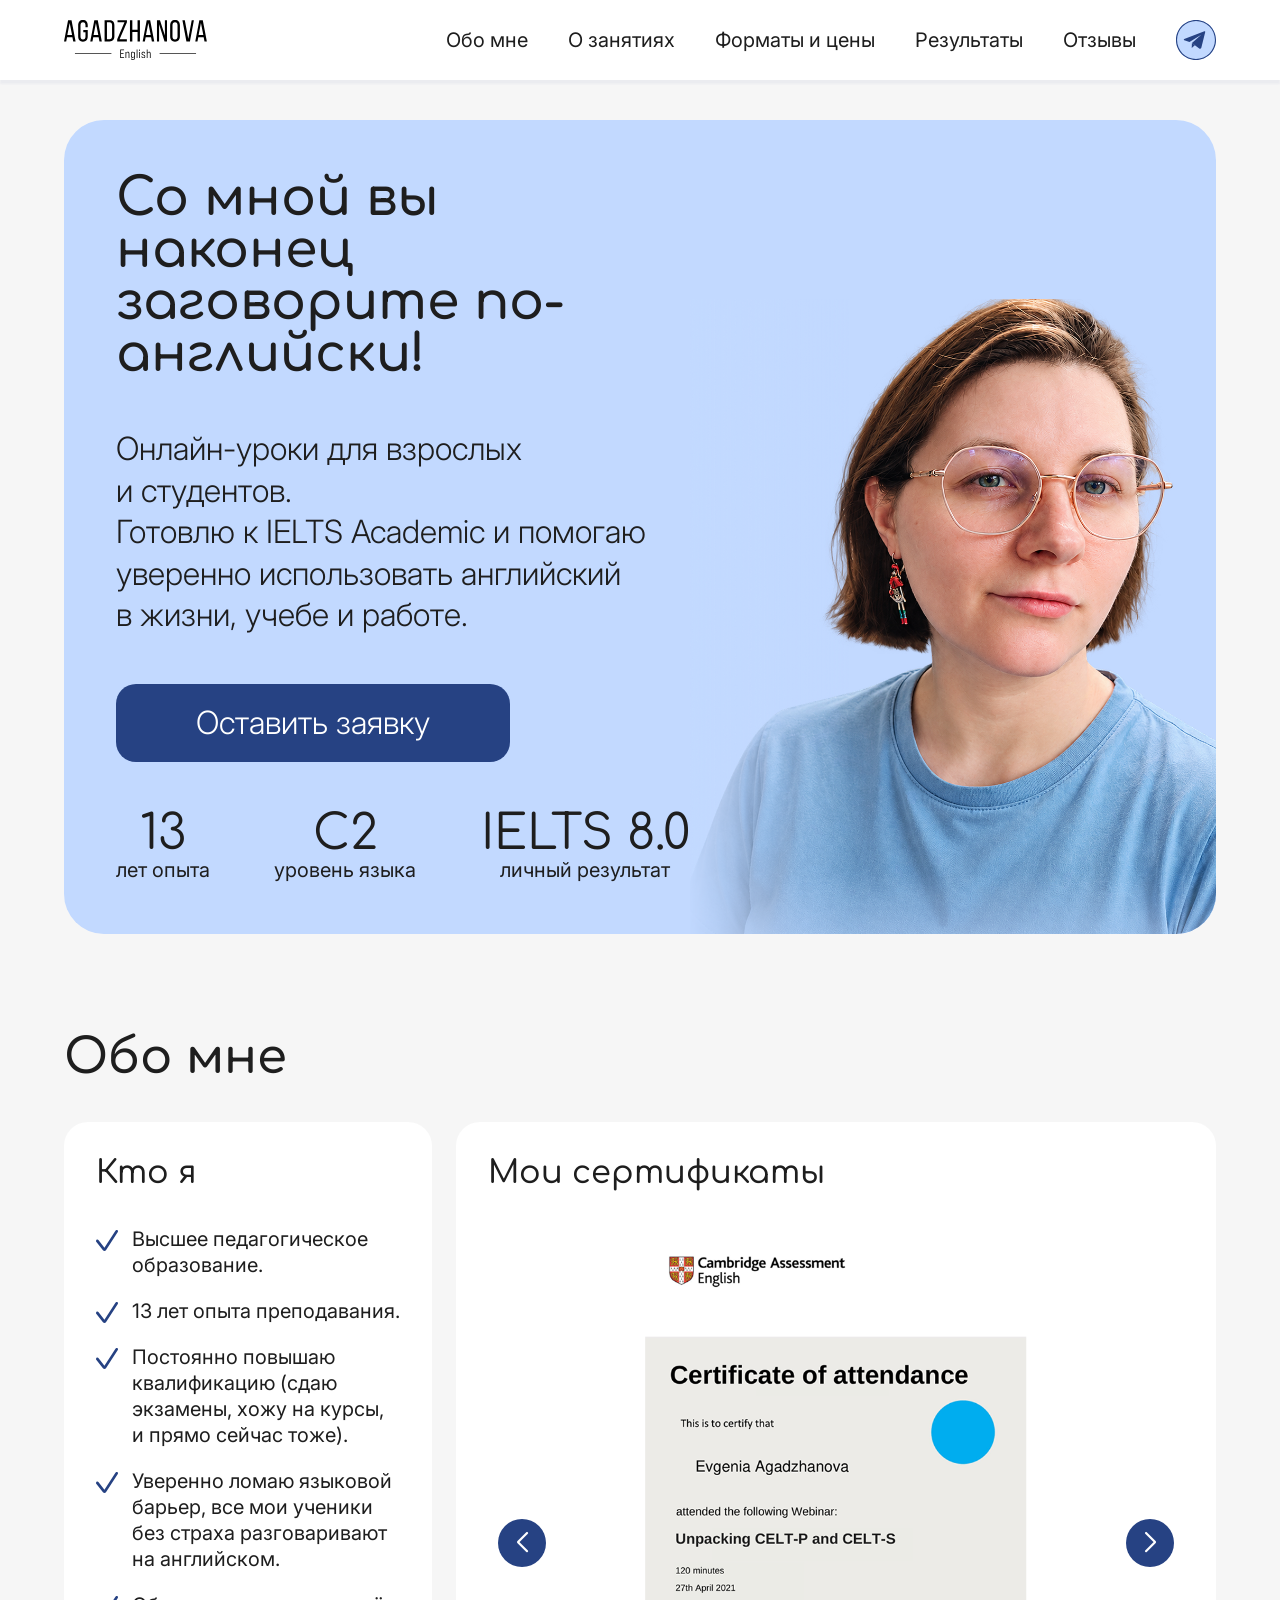
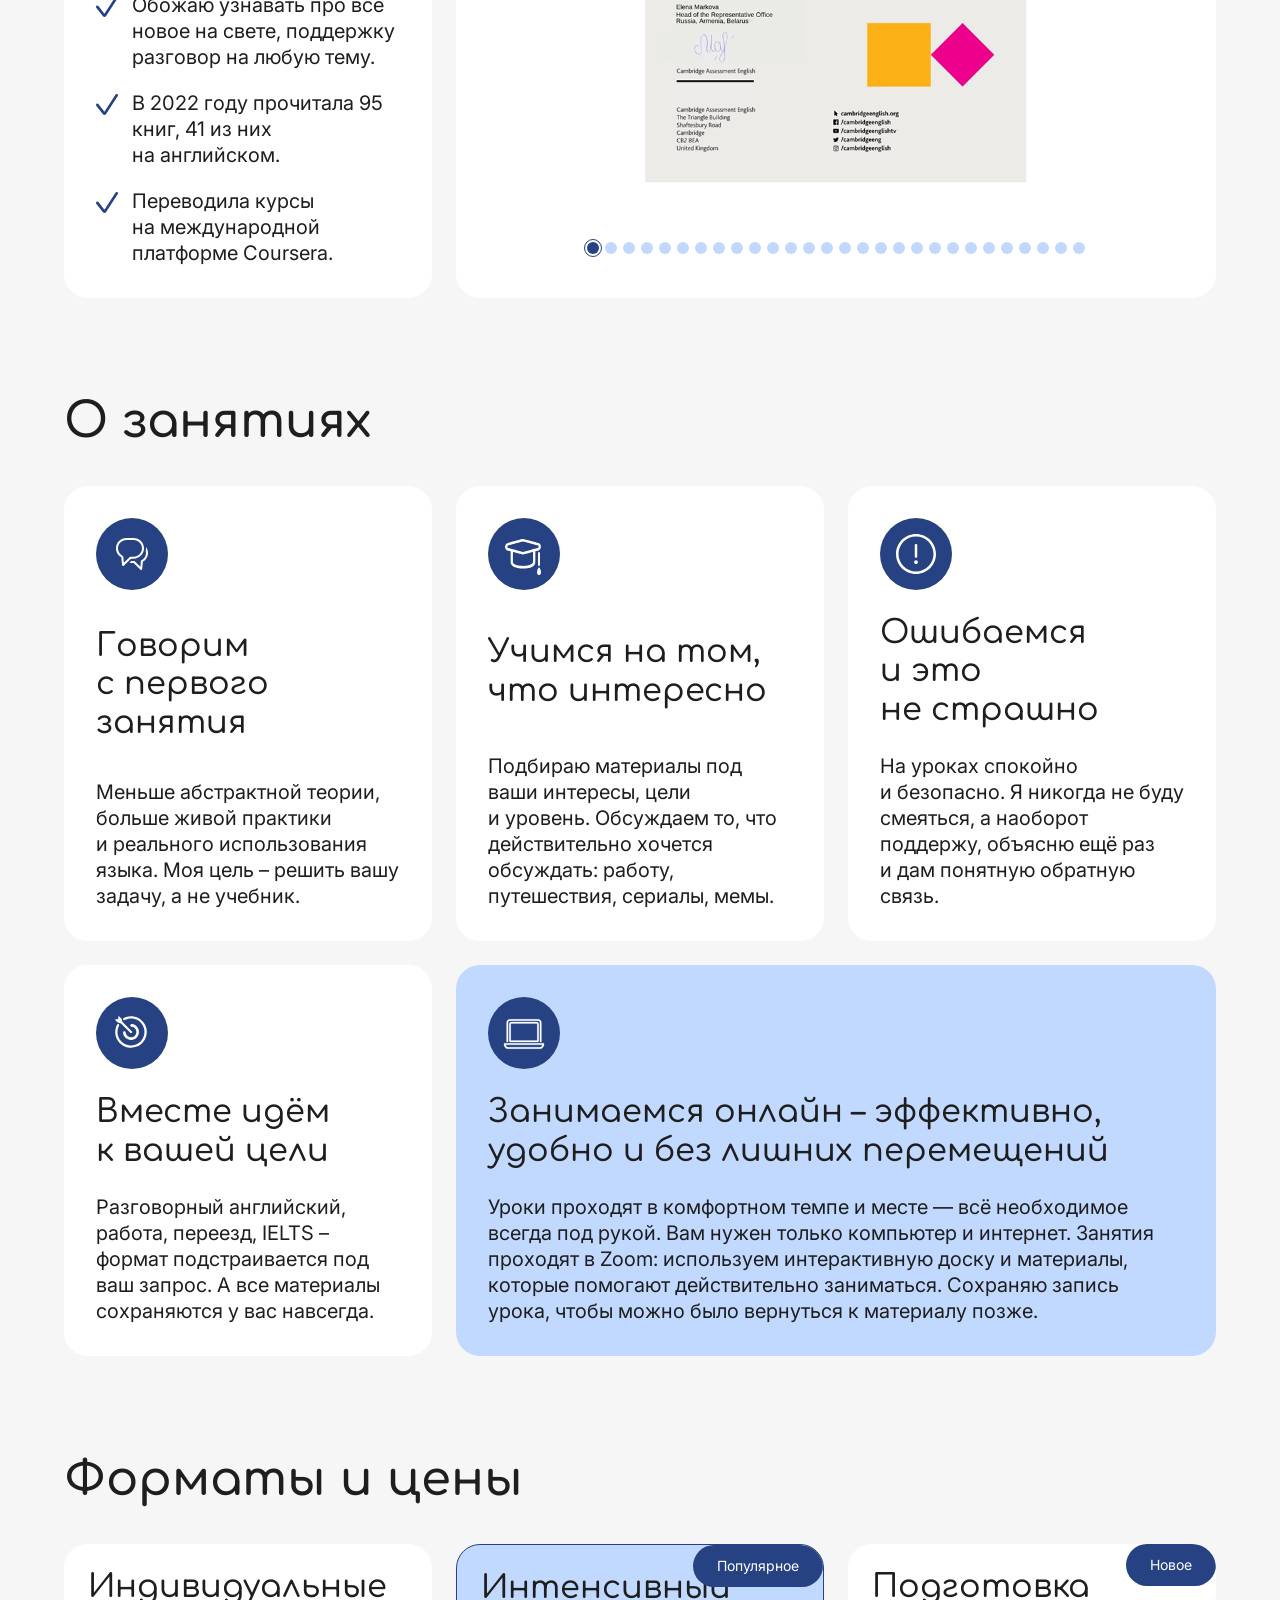
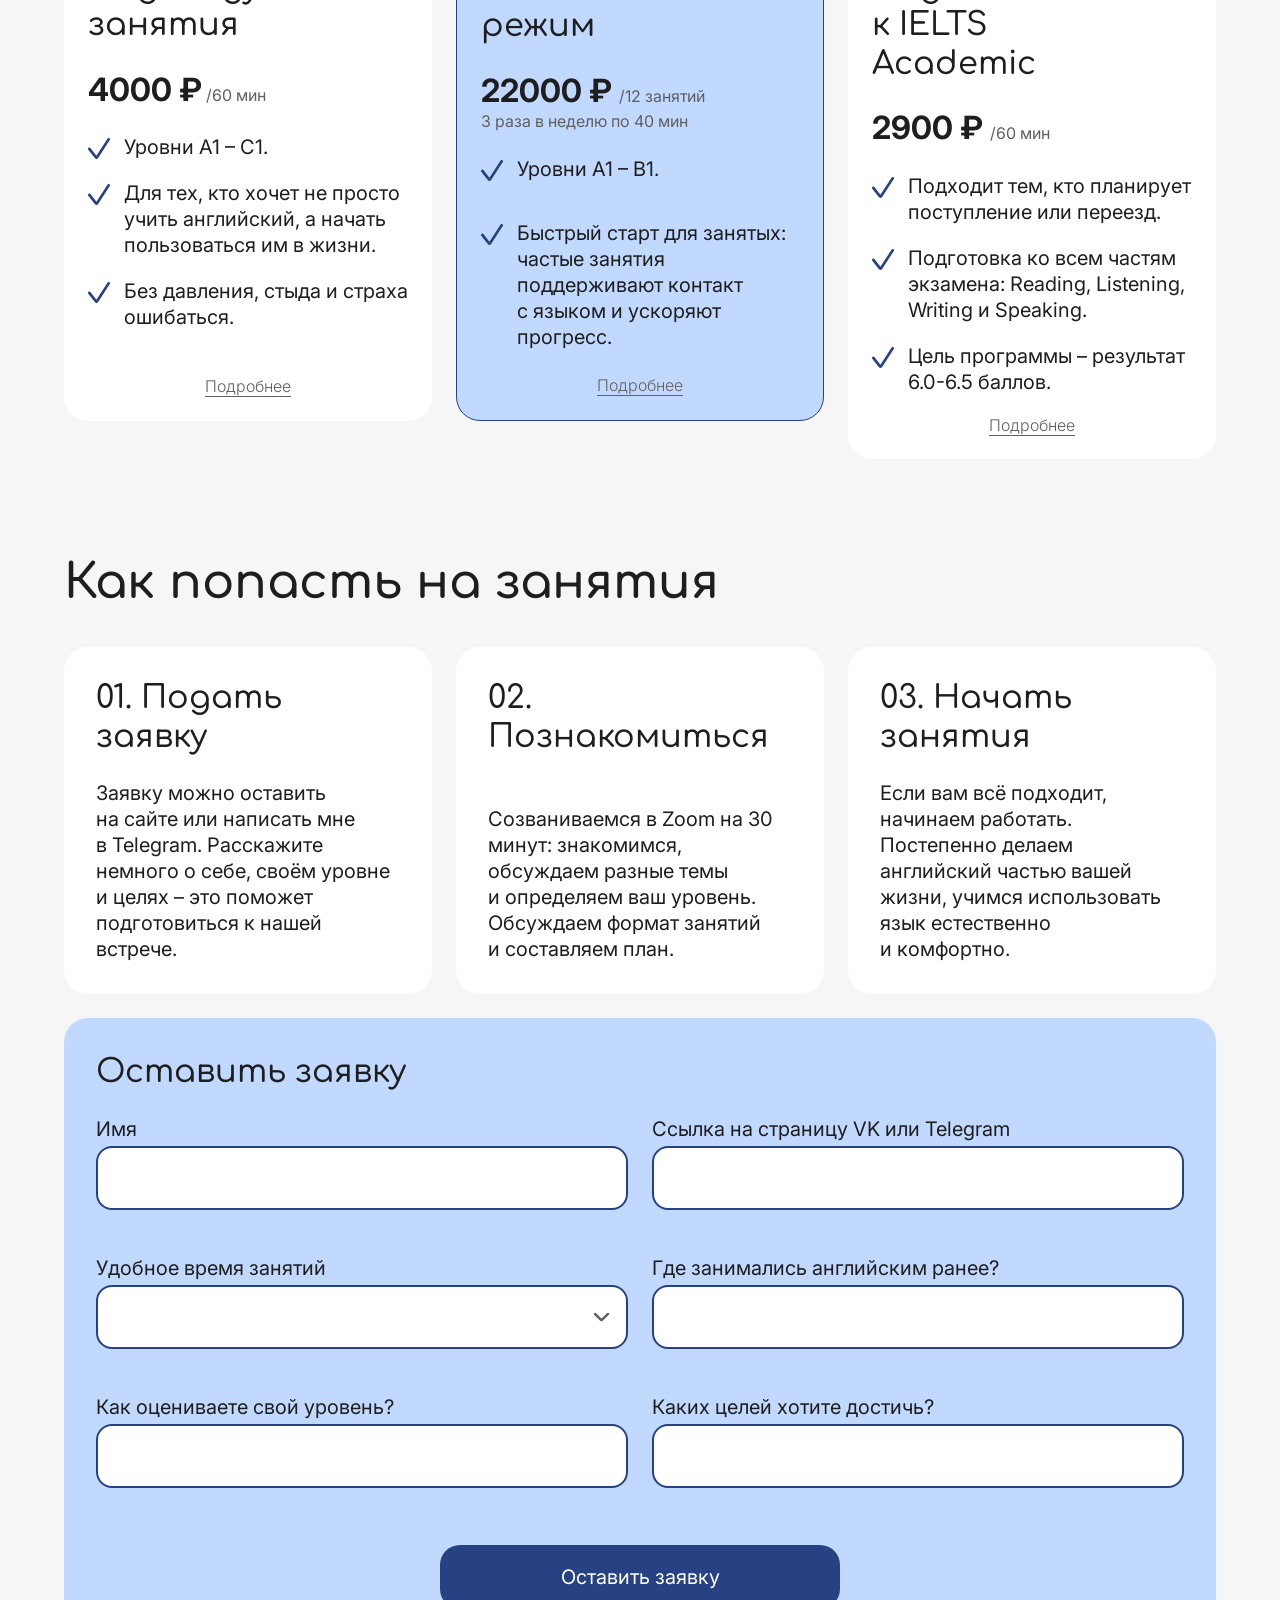
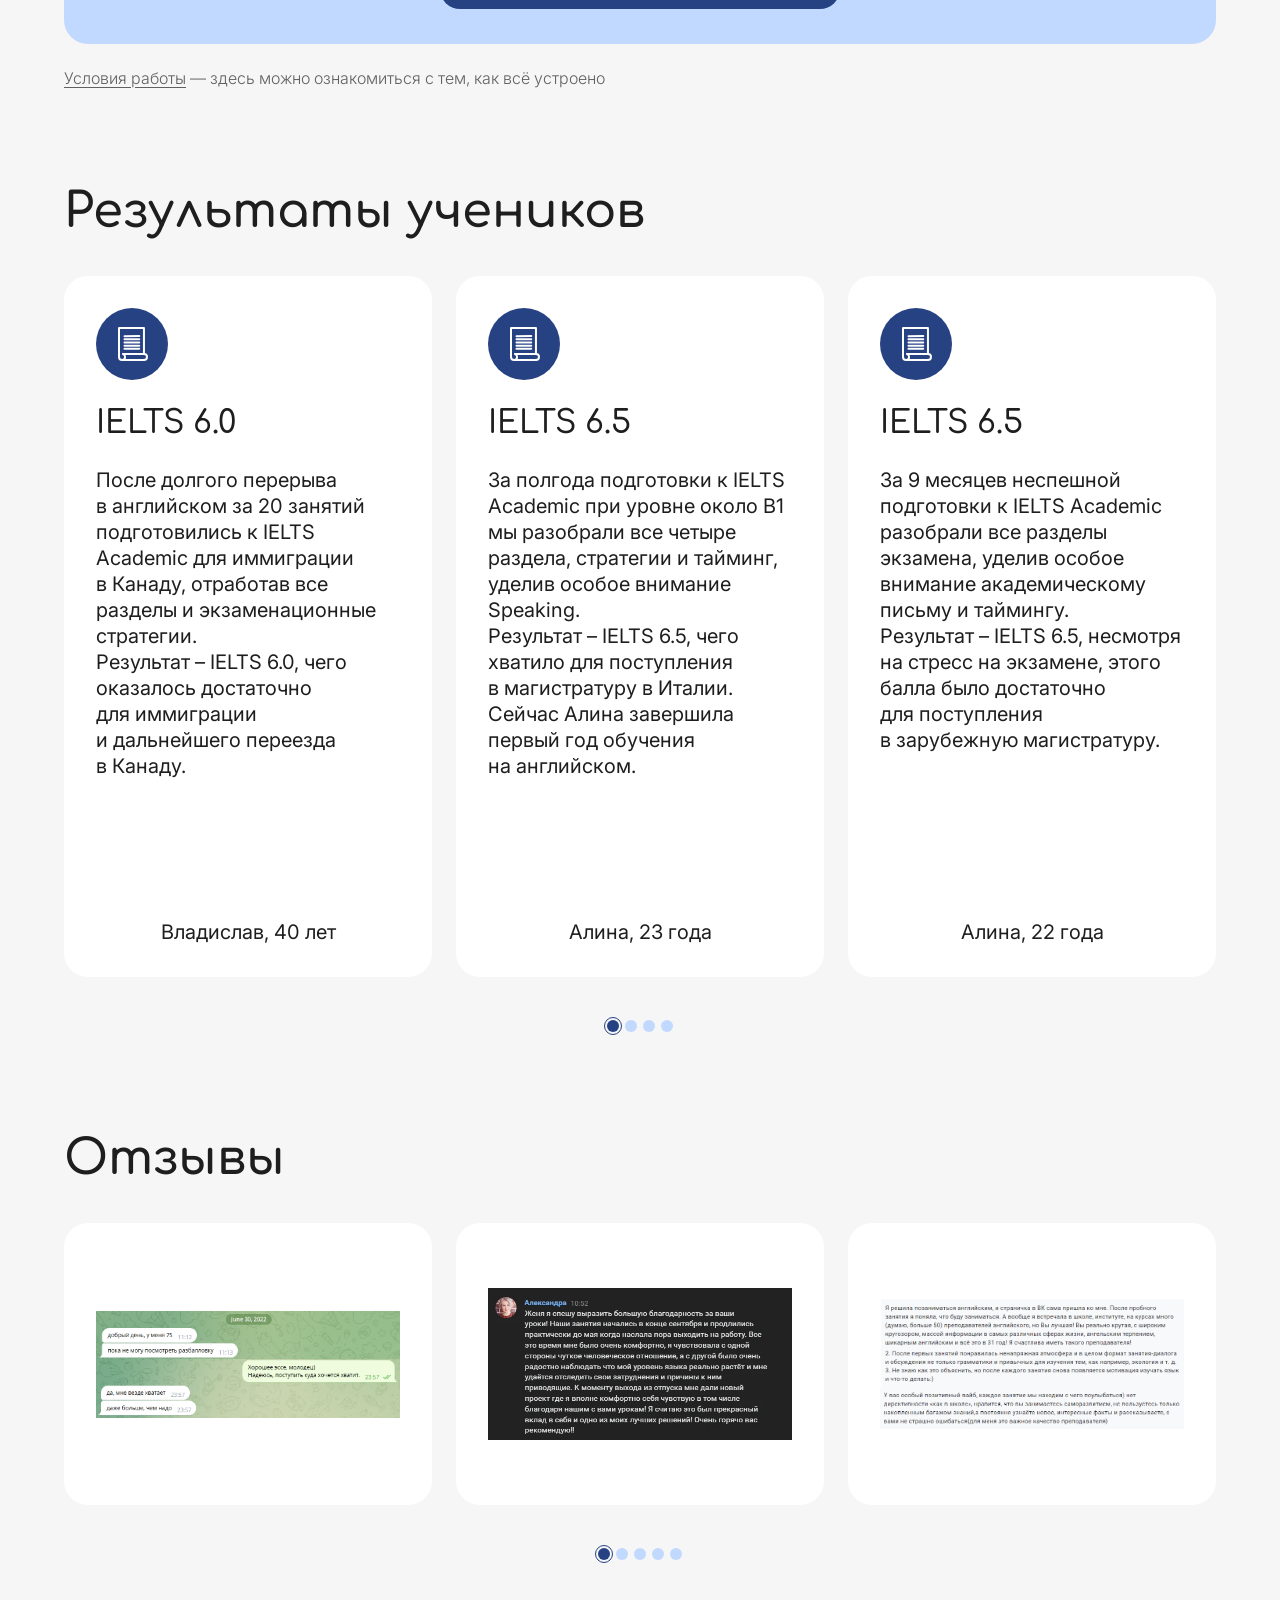
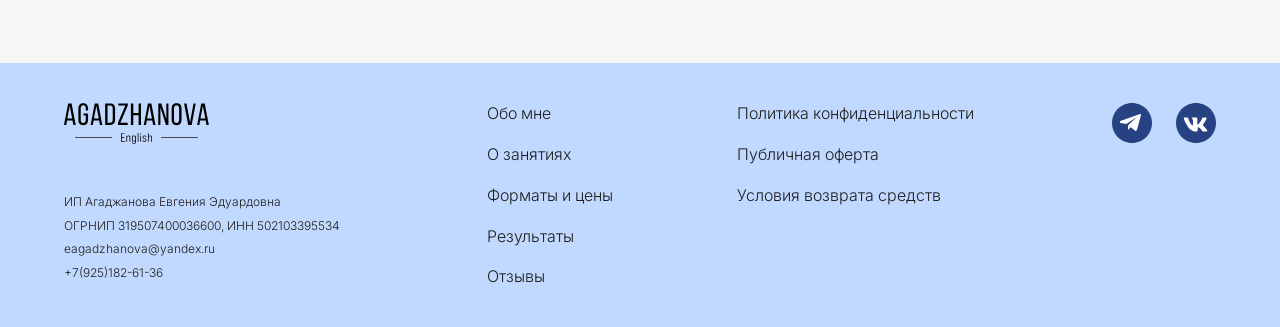
==== commit 1f7bbb0e: "feat: done" ====
--- a/index.html
+++ b/index.html
@@ -37,7 +37,8 @@
                 <a class="nav__desktop-social" href="https://t.me/sugary_smell"><img src="assets/icons/tg.svg" alt="Telegram"></a>
                 <div class="nav__socials" aria-label="Социальные сети">
                     <a href="https://t.me/sugary_smell" aria-label="Telegram"><img src="assets/icons/menu-tg.svg" alt=""></a>
-                    <span class="nav__social-placeholder"><img src="assets/icons/menu-vk.svg" alt="ВКонтакте"></span>
+                    <span class="nav__social-placeholder"><a href="https://vk.ru/saccharine"><img src="assets/icons/menu-vk.svg" alt="ВКонтакте"></span></a>
+
                 </div>
             </nav>
             <button class="menu-toggle" type="button" aria-expanded="false" aria-controls="main-navigation" aria-label="Открыть меню">
@@ -705,8 +706,8 @@
             </div>
             <!-- Адреса профилей пока не предоставлены. -->
             <div class="footer__social">
-                <img src="assets/icons/footer-tg.svg" alt="Telegram" width="40" height="40">
-                <img src="assets/icons/vk.svg" alt="ВКонтакте" width="40" height="40">
+                <a href="https://t.me/sugary_smell"><img src="assets/icons/footer-tg.svg" alt="Telegram" width="40" height="40"></a>
+                <a href="https://vk.ru/saccharine"><img src="assets/icons/vk.svg" alt="ВКонтакте" width="40" height="40"></a>
             </div>
         </div>
     </footer>
--- a/styles.css
+++ b/styles.css
@@ -34,6 +34,7 @@
     --icon-size: 72px;
     --content-width: 1312px;
     --card-gap: 24px;
+    --pagination-gap: 6px;
     --card-padding: 32px;
     --card-radius: 24px;
     --section-space: 100px;
@@ -103,6 +104,7 @@
     top: 0;
     z-index: 20;
     background: var(--color-white);
+    box-shadow: 0 4px 2px rgb(38 66 131 / 5%);
 }
 
 .container {
@@ -395,7 +397,7 @@
     display: flex;
     align-items: center;
     justify-content: center;
-    gap: 2.5px;
+    gap: var(--pagination-gap);
     padding-inline: 3px;
 }
 
@@ -834,7 +836,7 @@
     display: flex;
     align-items: center;
     justify-content: center;
-    gap: 2.5px;
+    gap: var(--pagination-gap);
 }
 
 .stories-swiper .swiper-pagination .swiper-pagination-bullet {
@@ -1056,6 +1058,7 @@
         --form-columns: 1;
         --icon-size: 52px;
         --card-gap: 16px;
+        --pagination-gap: 3px;
         --card-padding: 24px;
         --section-space: 40px;
     }
@@ -1292,11 +1295,11 @@
         display: flex;
         align-items: center;
         justify-content: center;
-        gap: 2.5px;
+        gap: var(--pagination-gap);
     }
 
     .certificates-swiper .swiper-pagination .swiper-pagination-bullet {
-        width: min(8px, calc((100% - 67.5px) / 28));
+        width: min(8px, calc((100% - 27 * var(--pagination-gap)) / 28));
         height: auto;
         aspect-ratio: 1;
         margin: 0;
@@ -1417,7 +1420,7 @@
     .stories-swiper .swiper-pagination {
         right: var(--page-gutter);
         height: 20px;
-        gap: 2.5px;
+        gap: var(--pagination-gap);
     }
 
     .stories-swiper .swiper-pagination-bullet { width: 12px; height: 12px; }
@@ -1645,14 +1648,14 @@
         display: flex;
         justify-content: center;
         align-items: center;
-        gap: 2.5px;
+        gap: var(--pagination-gap);
         bottom: 0;
         height: 16px;
         padding-inline: 3px;
     }
 
     .certificates-swiper .swiper-pagination .swiper-pagination-bullet {
-        width: min(9px, calc((100% - 67.5px) / 28));
+        width: min(9px, calc((100% - 27 * var(--pagination-gap)) / 28));
         height: auto;
         aspect-ratio: 1;
         margin: 0;
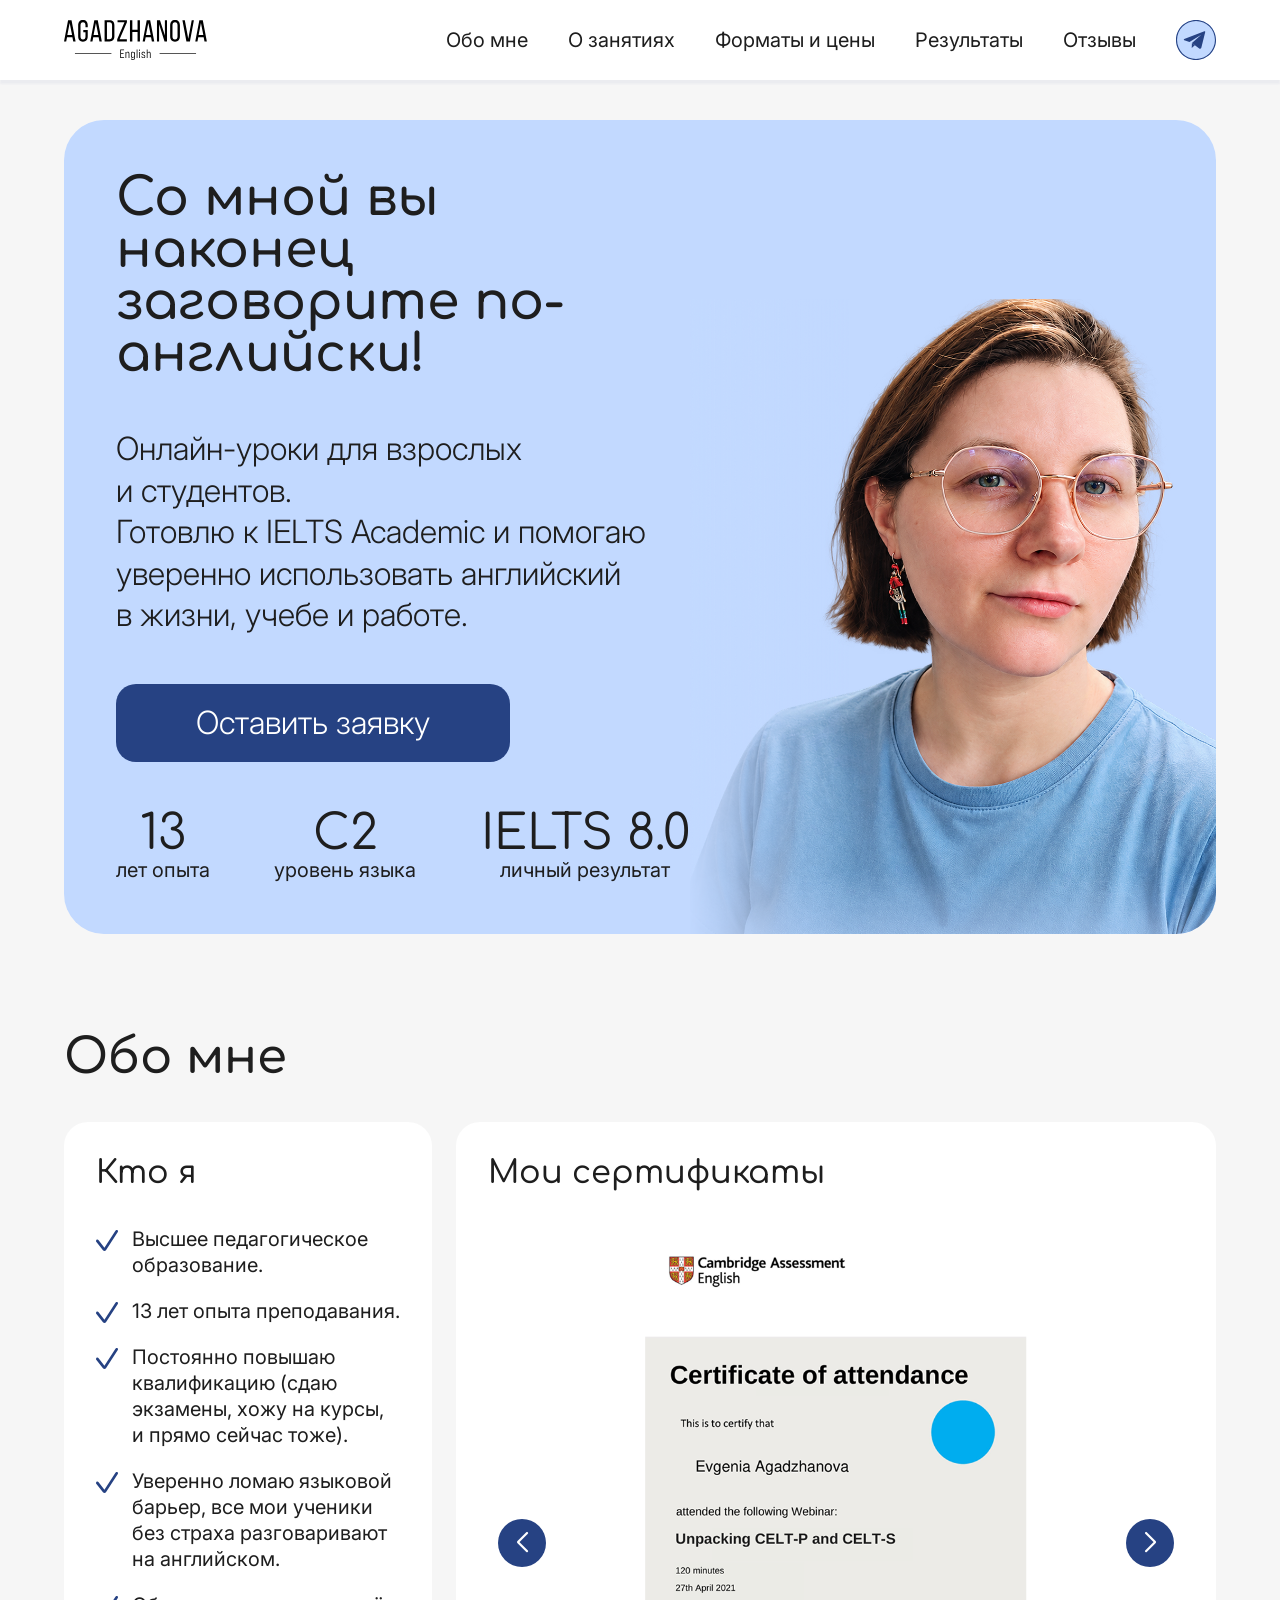
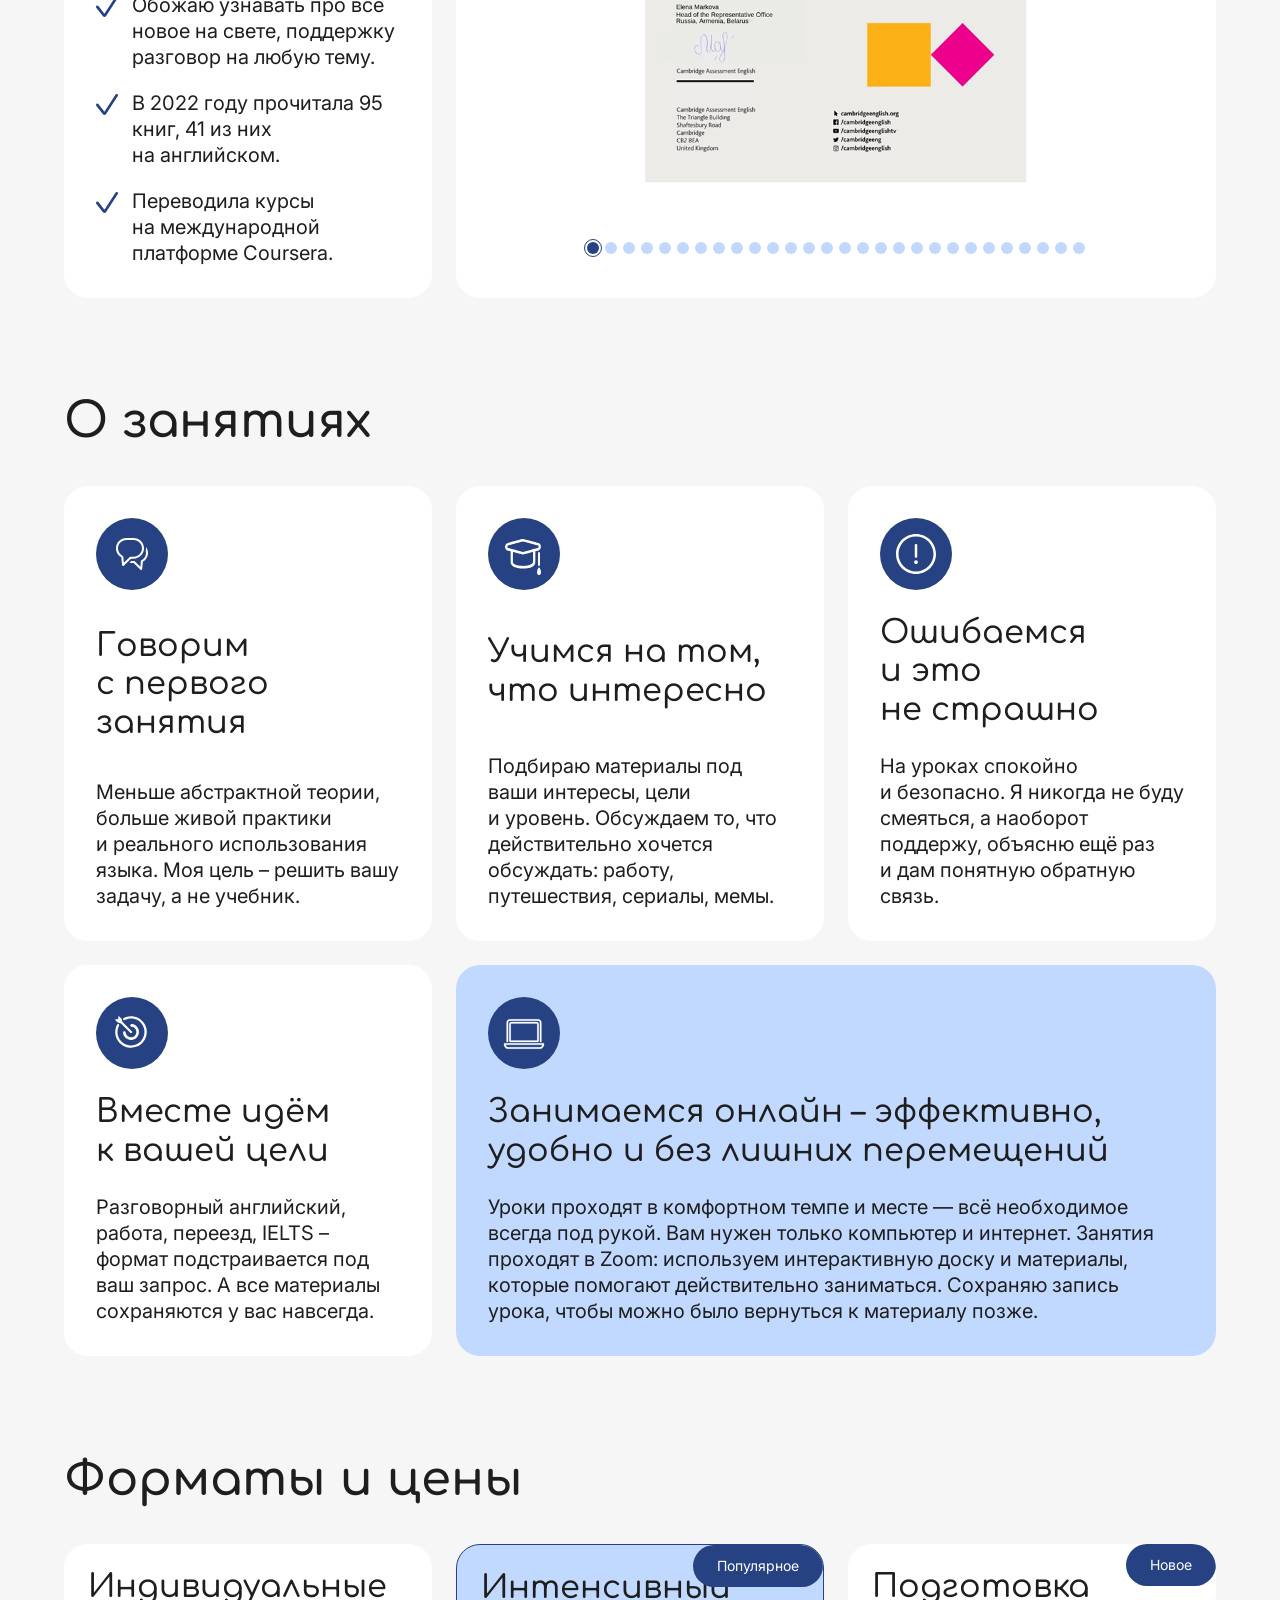
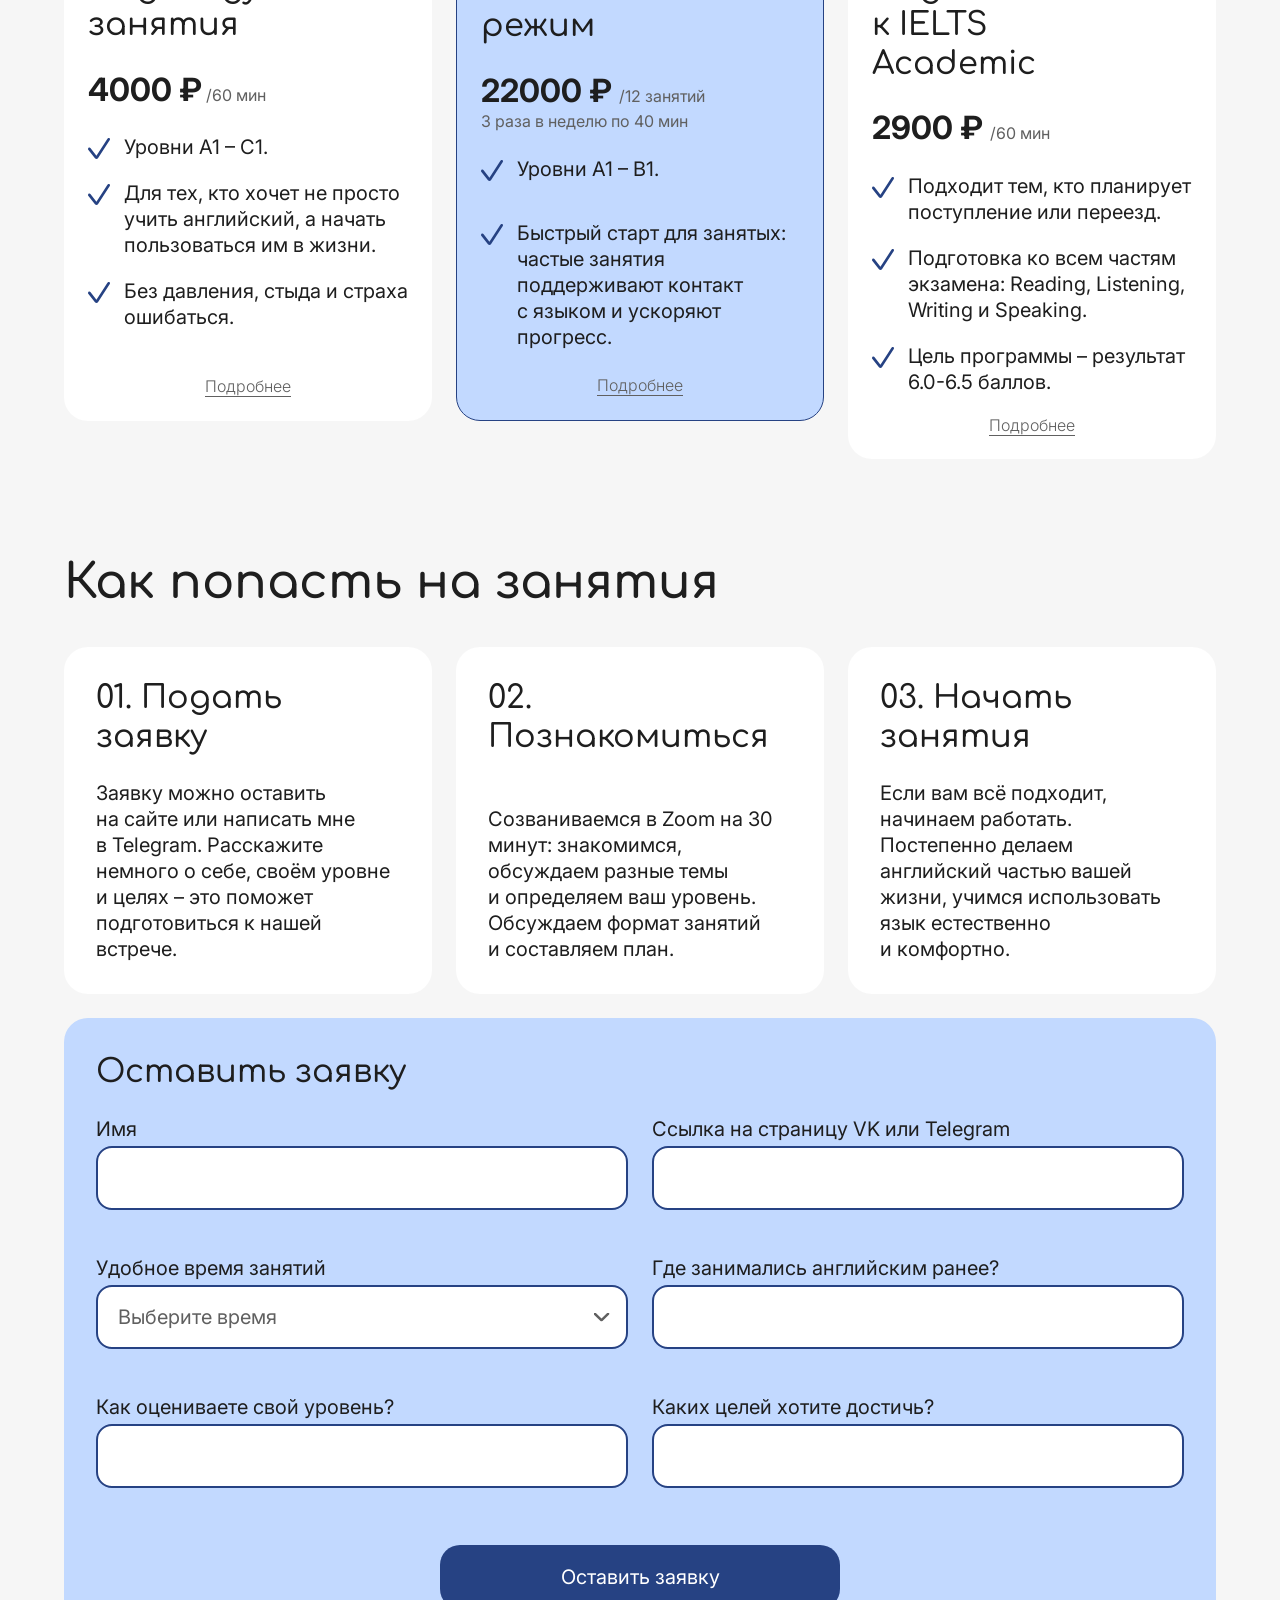
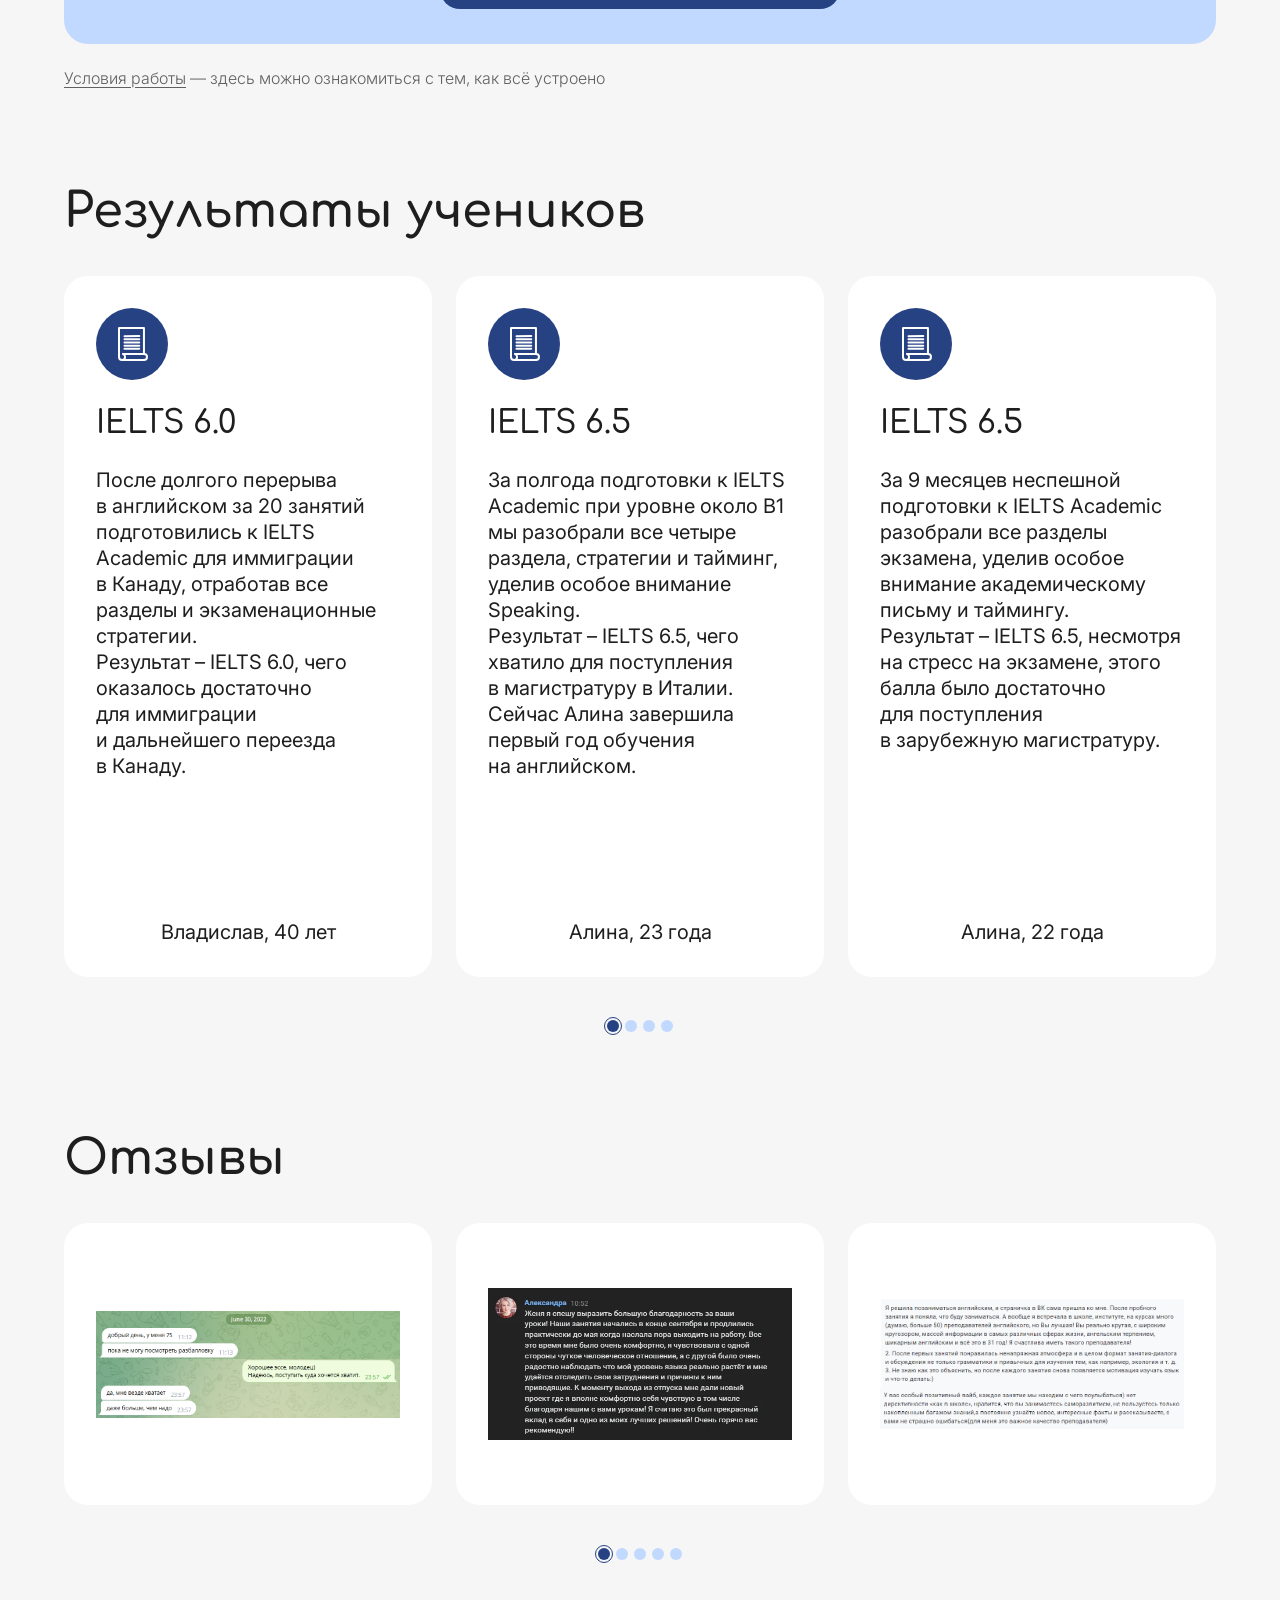
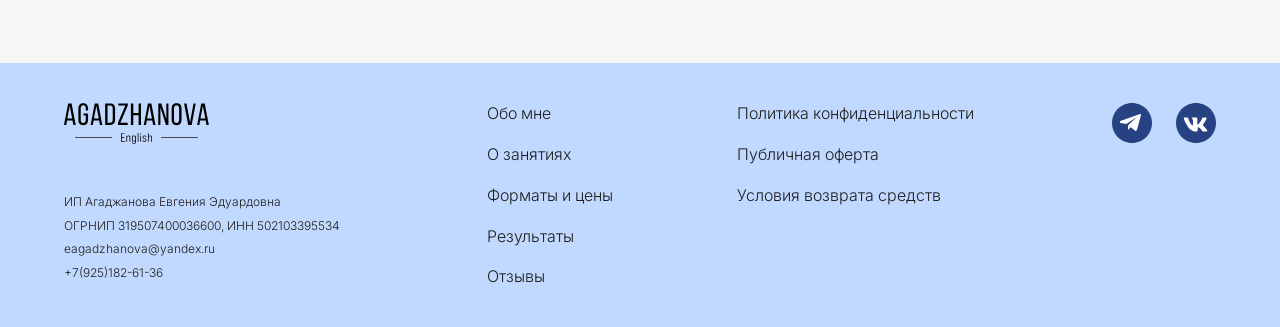
==== commit 0af22d90: "feat: text" ====
--- a/index.html
+++ b/index.html
@@ -15,7 +15,7 @@
     rel="stylesheet"
     href="https://cdn.jsdelivr.net/npm/swiper@11/swiper-bundle.min.css"
     />
-    <link rel="stylesheet" href="styles.css?v=20261005-mobile-3">
+    <link rel="stylesheet" href="styles.css?v=20261005-mobile-2">
 
     <title>Document</title>
 </head>
@@ -27,25 +27,17 @@
             </div>
 
             <nav class="nav" id="main-navigation">
-                <div class="nav__links">
-                    <a href="#about">Обо мне</a>
-                    <a href="#lessons">О занятиях</a>
-                    <a href="#prices">Форматы и цены</a>
-                    <a href="#results">Результаты</a>
-                    <a href="#reviews">Отзывы</a>
-                </div>
-                <a class="nav__desktop-social" href="https://t.me/sugary_smell"><img src="assets/icons/tg.svg" alt="Telegram"></a>
-                <div class="nav__socials" aria-label="Социальные сети">
-                    <a href="https://t.me/sugary_smell" aria-label="Telegram"><img src="assets/icons/menu-tg.svg" alt=""></a>
-                    <span class="nav__social-placeholder"><a href="https://vk.ru/saccharine"><img src="assets/icons/menu-vk.svg" alt="ВКонтакте"></span></a>
-
-                </div>
+                <a href="#about">Обо мне</a>
+                <a href="#lessons">О занятиях</a>
+                <a href="#prices">Форматы и цены</a>
+                <a href="#results">Результаты</a>
+                <a href="#reviews">Отзывы</a>
+                <a href="https://t.me/sugary_smell"><img src="assets/icons/tg.svg" alt="телеграмм"></a>
             </nav>
             <button class="menu-toggle" type="button" aria-expanded="false" aria-controls="main-navigation" aria-label="Открыть меню">
                 <span></span>
                 <span></span>
                 <span></span>
-                <img class="menu-toggle__close" src="assets/icons/menu-close.svg" alt="">
             </button>
         </div>
     </header>
@@ -507,7 +499,7 @@
                                 <span id="time-label" class="form__label">Удобное время занятий</span>
                                 <details class="time-select">
                                     <summary class="form__select" aria-labelledby="time-label time-value">
-                                        <span id="time-value"></span>
+                                        <span id="time-value" data-placeholder="true">Выберите время</span>
                                         <img src="assets/icons/select-arrow.svg" alt="" class="time-select__arrow">
                                     </summary>
                                     <div class="time-select__options" role="group" aria-labelledby="time-label">
@@ -699,20 +691,20 @@
                 </nav>
                 <!-- Добавьте ссылки после размещения юридических документов. -->
                 <div class="footer__legal">
-                    <span><a href="politics.html">Политика конфиденциальности</a></span>
-                    <span><a href="offer.html">Публичная оферта</a></span>
-                    <span><a href="return.html">Условия возврата средств</a></span>
+                    <span>Политика конфиденциальности</span>
+                    <span>Публичная оферта</span>
+                    <span>Условия возврата средств</span>
                 </div>
             </div>
             <!-- Адреса профилей пока не предоставлены. -->
             <div class="footer__social">
-                <a href="https://t.me/sugary_smell"><img src="assets/icons/footer-tg.svg" alt="Telegram" width="40" height="40"></a>
-                <a href="https://vk.ru/saccharine"><img src="assets/icons/vk.svg" alt="ВКонтакте" width="40" height="40"></a>
+                <img src="assets/icons/footer-tg.svg" alt="Telegram" width="40" height="40">
+                <img src="assets/icons/vk.svg" alt="ВКонтакте" width="40" height="40">
             </div>
         </div>
     </footer>
 
 <script src="https://cdn.jsdelivr.net/npm/swiper@11/swiper-bundle.min.js"></script>
-<script src="script.js?v=20261005-mobile-3"></script>
+<script src="script.js?v=20261005-mobile"></script>
 </body>
 </html>
